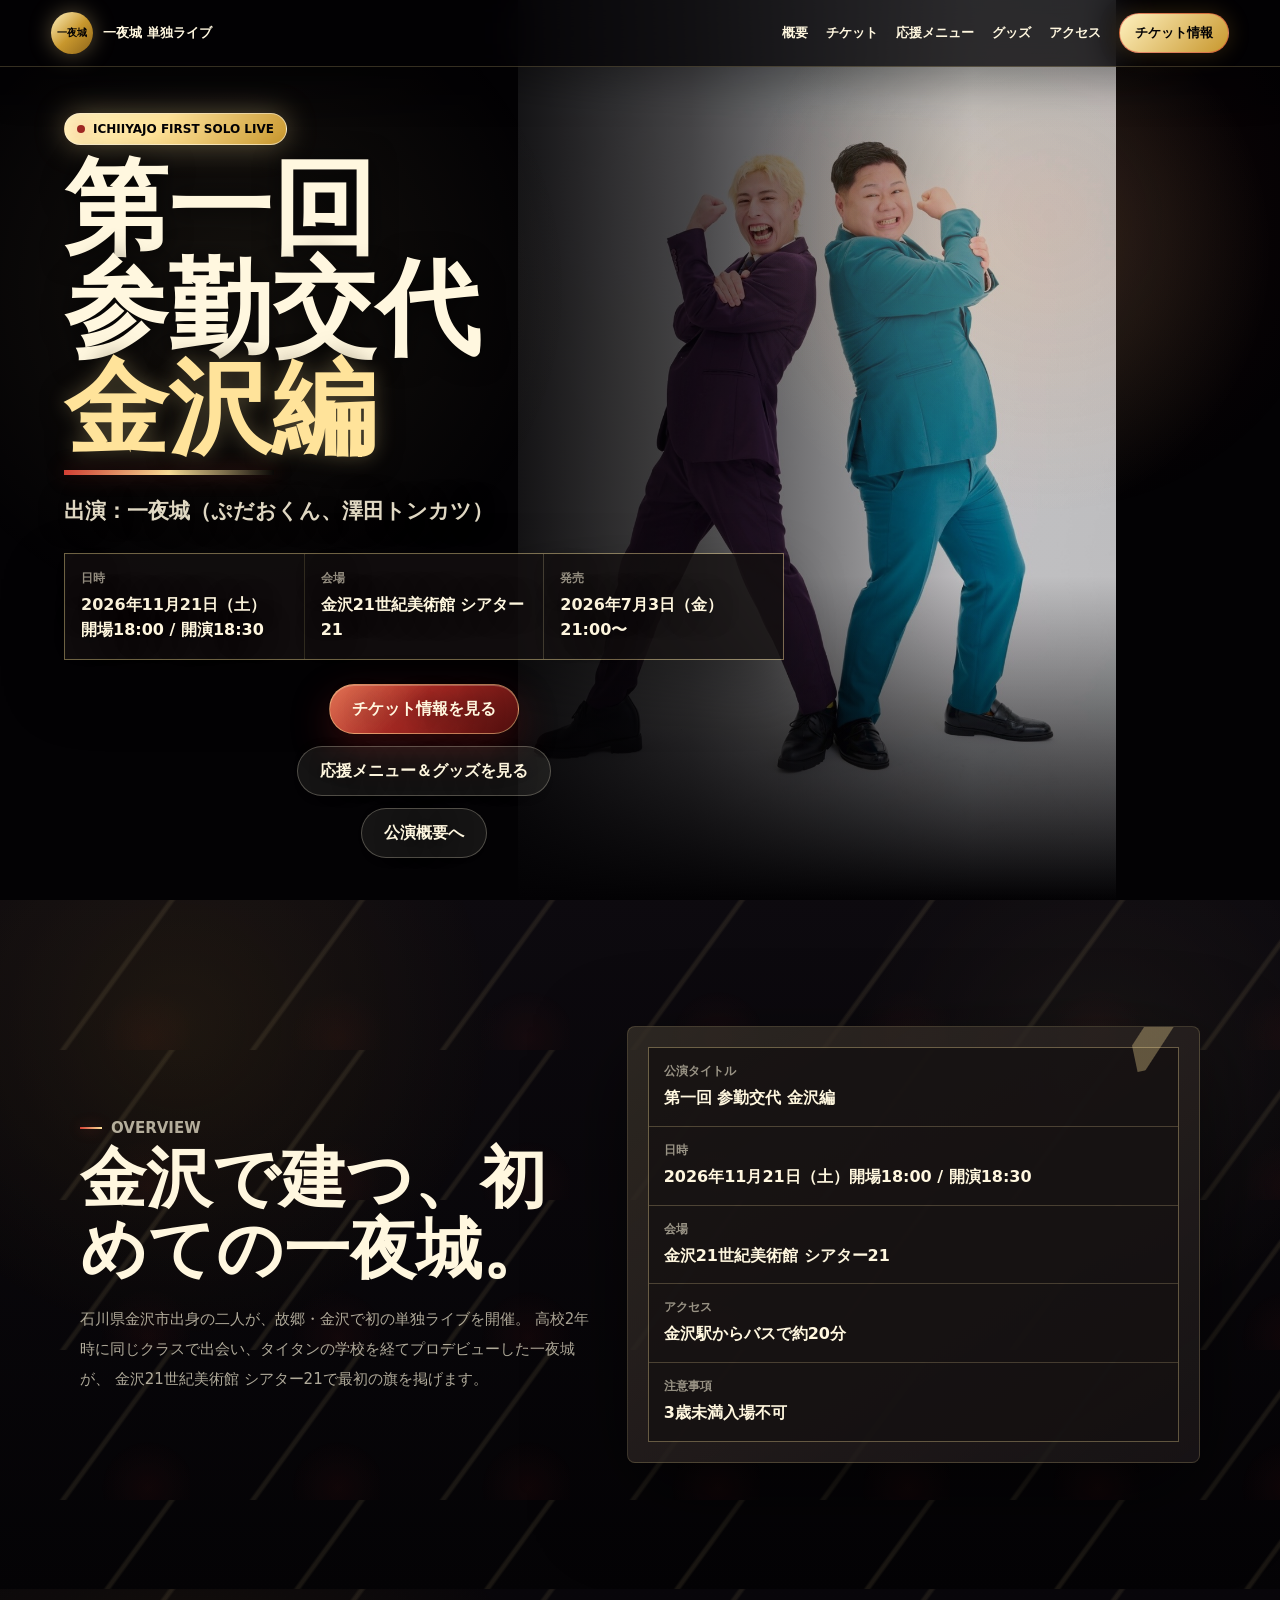
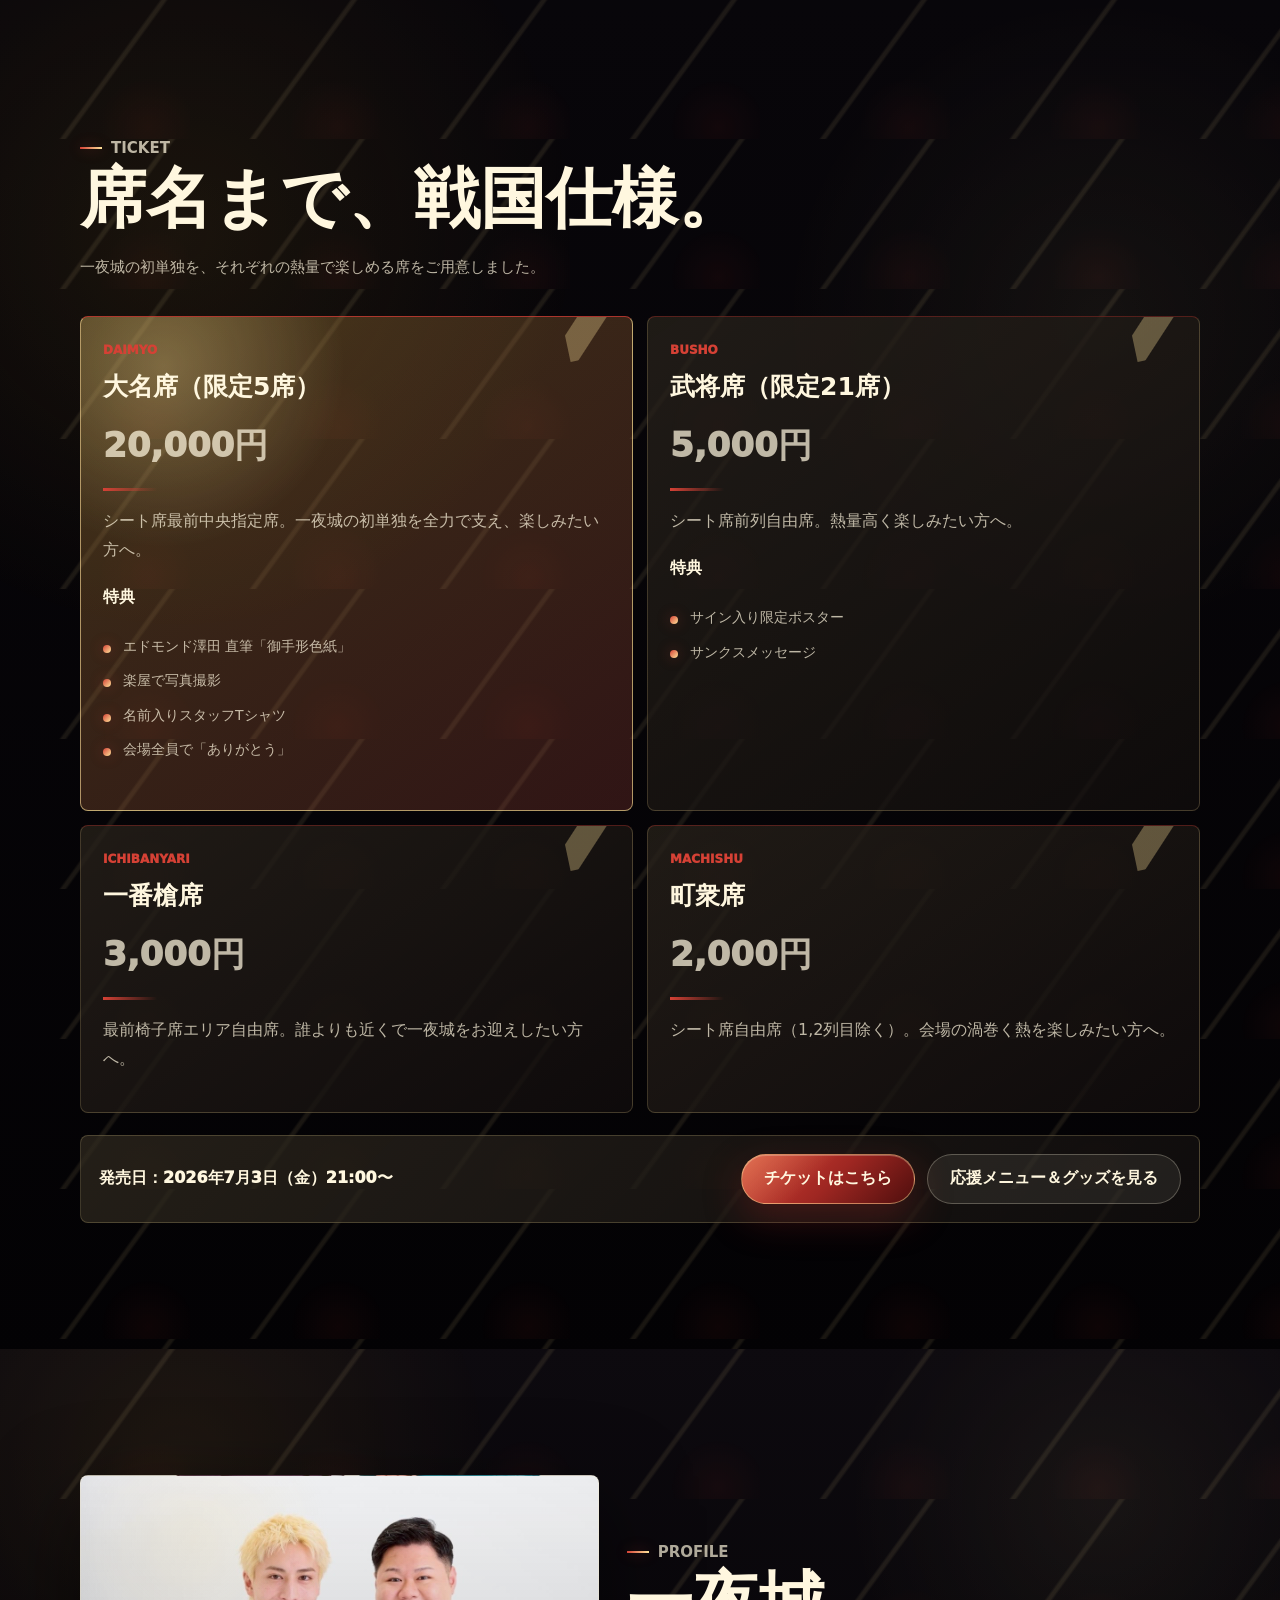
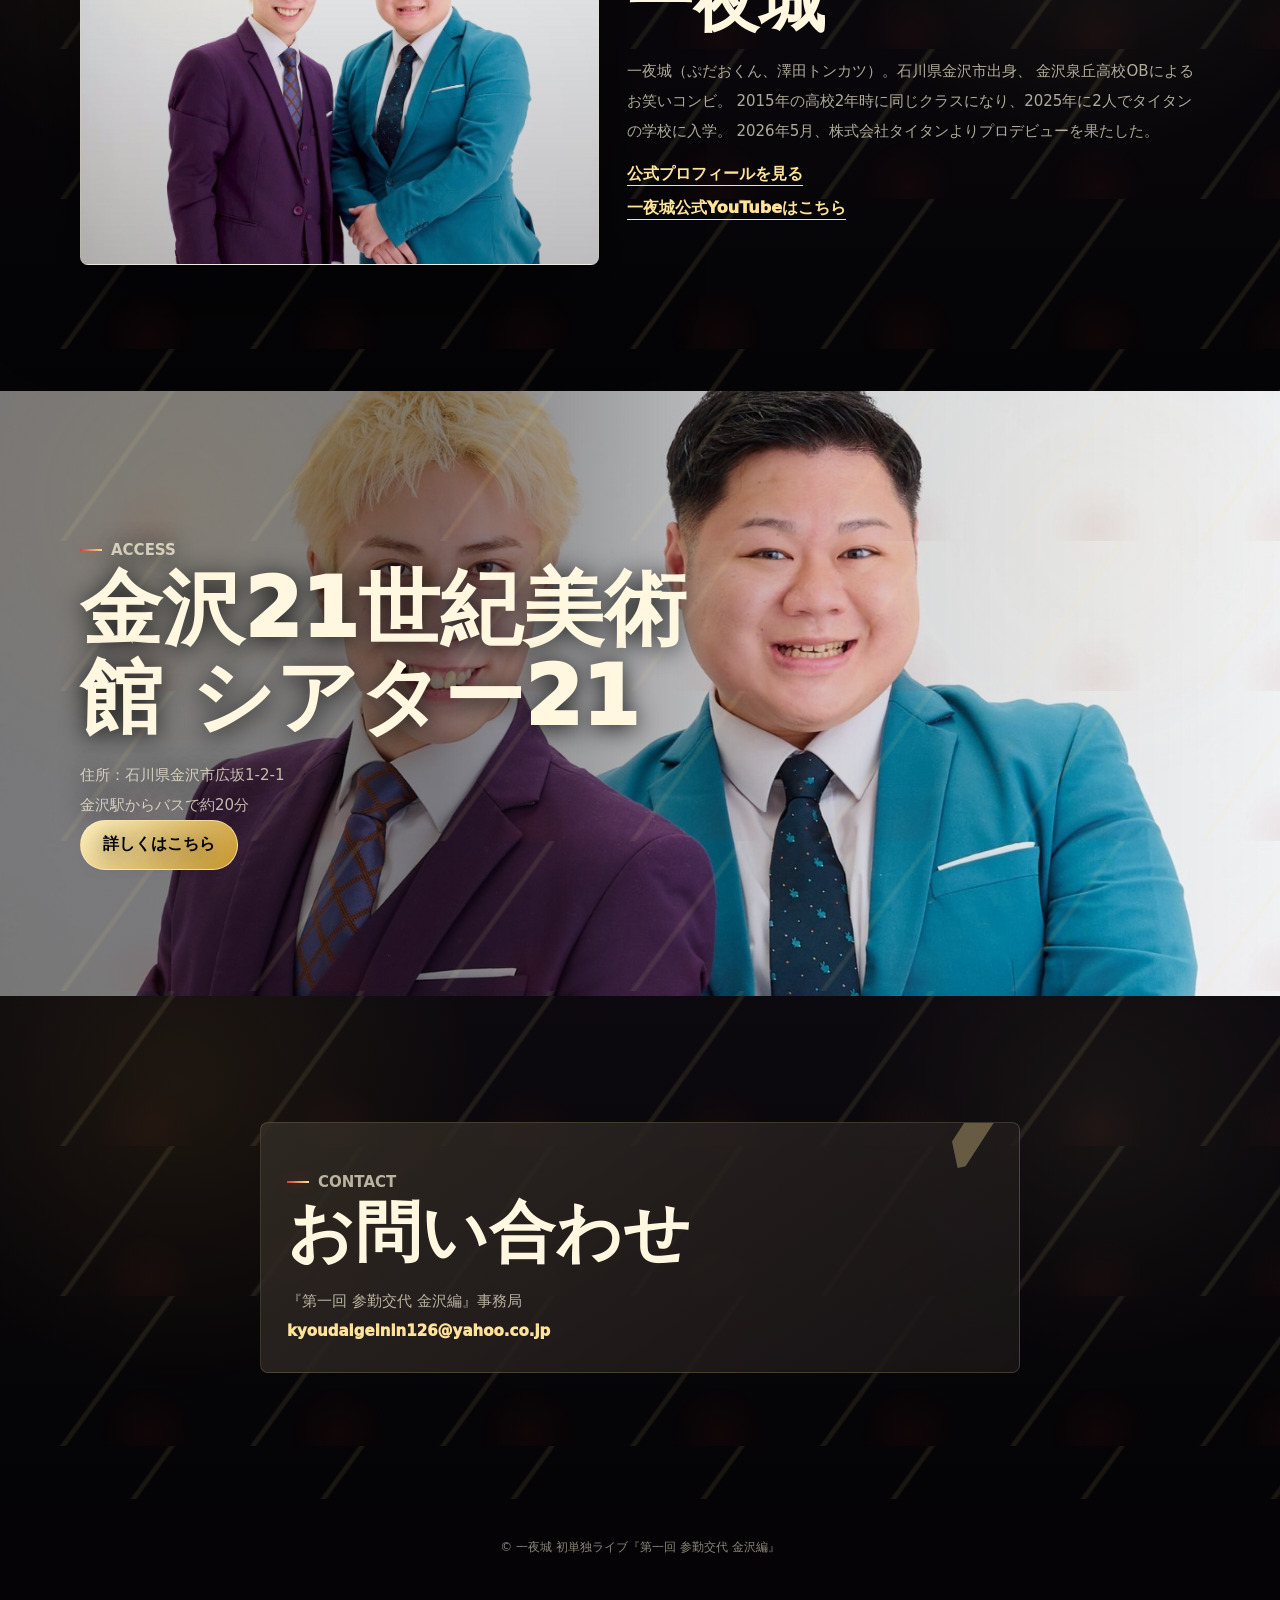
==== index.html @ 02c3f9a3 "Add files via upload" ====
<!doctype html>
<html lang="ja">
  <head>
    <meta charset="utf-8" />
    <meta name="viewport" content="width=device-width, initial-scale=1" />
    <meta
      name="description"
      content="一夜城初の単独ライブ『第一回 参勤交代 金沢編』。2026年11月21日(土)、金沢21世紀美術館 シアター21にて開催。"
    />
    <title>一夜城 初単独ライブ『第一回 参勤交代 金沢編』</title>
    <link rel="preload" href="./ichiyajo-hero.jpeg" as="image" />
    <link rel="stylesheet" href="./style.css?v=access-faces-visible" />
  </head>
  <body>
    <div class="gold-particles" aria-hidden="true"></div>

    <header class="site-header">
      <a class="brand" href="#top" aria-label="ページトップへ">
        <span class="brand-mark">一夜城</span>
        <span>一夜城 単独ライブ</span>
      </a>
      <nav class="nav" aria-label="ページ内ナビゲーション">
        <a href="#overview">概要</a>
        <a href="#ticket">チケット</a>
        <a href="./support-goods.html">応援メニュー</a>
        <a href="./support-goods.html">グッズ</a>
        <a href="#access">アクセス</a>
        <a class="nav-cta" href="#ticket">チケット情報</a>
      </nav>
    </header>

    <main id="top">
      <section class="hero" aria-label="ファーストビュー">
        <!-- YouTubeティザー公開後は、下記の .video-layer 内に iframe を追加して背景動画化できます。 -->
        <div class="video-layer" aria-hidden="true"></div>
        <div class="hero-image" aria-hidden="true"></div>
        <div class="hero-shade" aria-hidden="true"></div>

        <div class="hero-content">
          <p class="eyebrow reveal reveal-delay-1">ICHIIYAJO FIRST SOLO LIVE</p>
          <h1 class="hero-title reveal reveal-delay-2">
            第一回<br />
            参勤交代<br />
            <span>金沢編</span>
          </h1>
          <p class="hero-performer reveal reveal-delay-3">出演：一夜城（ぷだおくん、澤田トンカツ）</p>
          <dl class="hero-info reveal reveal-delay-3">
            <div>
              <dt>日時</dt>
              <dd>2026年11月21日（土）<br />開場18:00 / 開演18:30</dd>
            </div>
            <div>
              <dt>会場</dt>
              <dd>金沢21世紀美術館 シアター21</dd>
            </div>
            <div>
              <dt>発売</dt>
              <dd>2026年7月3日（金）21:00〜</dd>
            </div>
          </dl>
          <div class="hero-actions reveal reveal-delay-3">
            <a class="button button-primary" href="#ticket">チケット情報を見る</a>
            <a class="button button-ghost" href="./support-goods.html">応援メニュー＆グッズを見る</a>
            <a class="button button-ghost" href="#overview">公演概要へ</a>
          </div>
        </div>
      </section>

      <section id="overview" class="section section-light">
        <div class="section-inner two-column">
          <div class="section-copy reveal">
            <p class="section-kicker">Overview</p>
            <h2>金沢で建つ、初めての一夜城。</h2>
            <p>
              石川県金沢市出身の二人が、故郷・金沢で初の単独ライブを開催。
              高校2年時に同じクラスで出会い、タイタンの学校を経てプロデビューした一夜城が、
              金沢21世紀美術館 シアター21で最初の旗を掲げます。
            </p>
          </div>

          <div class="info-panel reveal">
            <dl class="detail-list">
              <div>
                <dt>公演タイトル</dt>
                <dd>第一回 参勤交代 金沢編</dd>
              </div>
              <div>
                <dt>日時</dt>
                <dd>2026年11月21日（土）開場18:00 / 開演18:30</dd>
              </div>
              <div>
                <dt>会場</dt>
                <dd>金沢21世紀美術館 シアター21</dd>
              </div>
              <div>
                <dt>アクセス</dt>
                <dd>金沢駅からバスで約20分</dd>
              </div>
              <div>
                <dt>注意事項</dt>
                <dd>3歳未満入場不可</dd>
              </div>
            </dl>
          </div>
        </div>
      </section>

      <section id="ticket" class="section section-dark">
        <div class="section-inner">
          <div class="section-heading reveal">
            <p class="section-kicker">Ticket</p>
            <h2>席名まで、戦国仕様。</h2>
            <p>
              一夜城の初単独を、それぞれの熱量で楽しめる席をご用意しました。
            </p>
          </div>

          <div class="ticket-grid">
            <article class="ticket-card ticket-card-premium reveal">
              <span class="ticket-label">DAIMYO</span>
              <h3>大名席（限定5席）</h3>
              <p class="ticket-price">20,000円</p>
              <p>シート席最前中央指定席。一夜城の初単独を全力で支え、楽しみたい方へ。</p>
              <p class="benefit-heading">特典</p>
              <ul class="benefit-list ticket-benefits">
                <li>エドモンド澤田 直筆「御手形色紙」</li>
                <li>楽屋で写真撮影</li>
                <li>名前入りスタッフTシャツ</li>
                <li>会場全員で「ありがとう」</li>
              </ul>
            </article>
            <article class="ticket-card reveal">
              <span class="ticket-label">BUSHO</span>
              <h3>武将席（限定21席）</h3>
              <p class="ticket-price">5,000円</p>
              <p>シート席前列自由席。熱量高く楽しみたい方へ。</p>
              <p class="benefit-heading">特典</p>
              <ul class="benefit-list ticket-benefits">
                <li>サイン入り限定ポスター</li>
                <li>サンクスメッセージ</li>
              </ul>
            </article>
            <article class="ticket-card reveal">
              <span class="ticket-label">ICHIBANYARI</span>
              <h3>一番槍席</h3>
              <p class="ticket-price">3,000円</p>
              <p>最前椅子席エリア自由席。誰よりも近くで一夜城をお迎えしたい方へ。</p>
            </article>
            <article class="ticket-card reveal">
              <span class="ticket-label">MACHISHU</span>
              <h3>町衆席</h3>
              <p class="ticket-price">2,000円</p>
              <p>シート席自由席（1,2列目除く）。会場の渦巻く熱を楽しみたい方へ。</p>
            </article>
          </div>

          <div class="ticket-cta reveal">
            <div>
              <p class="ticket-release">発売日：2026年7月3日（金）21:00〜</p>
            </div>
            <div class="ticket-cta-actions">
              <a class="button button-primary" href="#ticket">チケットはこちら</a>
              <a class="button button-ghost" href="./support-goods.html">応援メニュー＆グッズを見る</a>
            </div>
          </div>
        </div>
      </section>

      <section id="profile" class="section section-light">
        <div class="section-inner two-column">
          <div class="profile-photo reveal" aria-hidden="true"></div>
          <div class="section-copy reveal">
            <p class="section-kicker">Profile</p>
            <h2>一夜城</h2>
            <p>
              一夜城（ぷだおくん、澤田トンカツ）。石川県金沢市出身、
              金沢泉丘高校OBによるお笑いコンビ。
              2015年の高校2年時に同じクラスになり、2025年に2人でタイタンの学校に入学。
              2026年5月、株式会社タイタンよりプロデビューを果たした。
            </p>
            <a
              class="text-link"
              href="https://www.titan-net.co.jp/talent/ichiyajyo"
              target="_blank"
              rel="noreferrer"
            >
              公式プロフィールを見る
            </a>
            <a
              class="text-link"
              href="https://youtube.com/channel/UCaIAJxpdWHEiDrXgpeqGgpg?si=DgTY1SBEqbg_uQwG"
              target="_blank"
              rel="noreferrer"
            >
              一夜城公式YouTubeはこちら
            </a>
          </div>
        </div>
      </section>

      <section id="access" class="section section-dark access-section">
        <div class="section-inner two-column">
          <div class="section-copy reveal">
            <p class="section-kicker">Access</p>
            <h2>金沢21世紀美術館 シアター21</h2>
            <p>
              住所：石川県金沢市広坂1-2-1<br />
              金沢駅からバスで約20分
            </p>
            <a
              class="button button-gold"
              href="https://www.google.com/maps/search/?api=1&query=%E9%87%91%E6%B2%A221%E4%B8%96%E7%B4%80%E7%BE%8E%E8%A1%93%E9%A4%A8%20%E3%82%B7%E3%82%A2%E3%82%BF%E3%83%BC21"
              target="_blank"
              rel="noreferrer"
            >
              詳しくはこちら
            </a>
          </div>
        </div>
      </section>

      <section id="contact" class="section section-light contact-section">
        <div class="section-inner contact-box reveal">
          <p class="section-kicker">Contact</p>
          <h2>お問い合わせ</h2>
          <p>
            『第一回 参勤交代 金沢編』事務局<br />
            <a href="mailto:kyoudaigeinin126@yahoo.co.jp">kyoudaigeinin126@yahoo.co.jp</a>
          </p>
        </div>
      </section>
    </main>

    <a class="mobile-fixed-cta" href="#ticket">チケット情報を見る</a>

    <footer class="footer">
      <p>© 一夜城 初単独ライブ『第一回 参勤交代 金沢編』</p>
    </footer>

    <script src="./script.js"></script>
  </body>
</html>
---- style.css ----
:root {
  --black: #030204;
  --night: #09070d;
  --night-soft: #141016;
  --night-panel: rgba(18, 14, 19, 0.82);
  --paper: #fff7df;
  --paper-muted: rgba(255, 247, 223, 0.72);
  --ink: #fff7df;
  --ink-muted: rgba(255, 247, 223, 0.68);
  --gold: #c8972d;
  --gold-deep: #8d6419;
  --gold-bright: #ffe39a;
  --gold-pale: #fff1bf;
  --red: #9f2722;
  --red-bright: #d54135;
  --red-deep: #4f0e0d;
  --line-light: rgba(255, 227, 154, 0.2);
  --line-dark: rgba(255, 227, 154, 0.16);
  --shadow: 0 30px 90px rgba(0, 0, 0, 0.54);
}

* {
  box-sizing: border-box;
}

html {
  scroll-behavior: smooth;
}

body {
  margin: 0;
  background:
    radial-gradient(circle at 18% 12%, rgba(200, 151, 45, 0.16), transparent 28%),
    radial-gradient(circle at 82% 6%, rgba(255, 227, 154, 0.09), transparent 22%),
    radial-gradient(circle at 68% 82%, rgba(159, 39, 34, 0.18), transparent 30%),
    linear-gradient(180deg, #030204 0%, #0b0710 44%, #030204 100%);
  color: var(--paper);
  font-family:
    "Hiragino Kaku Gothic ProN", "Yu Gothic", "YuGothic", system-ui,
    -apple-system, BlinkMacSystemFont, sans-serif;
  letter-spacing: 0;
}

a {
  color: inherit;
  text-decoration: none;
}

.gold-particles {
  position: fixed;
  inset: 0;
  z-index: 0;
  pointer-events: none;
  background-image:
    radial-gradient(circle, rgba(255, 227, 154, 0.62) 0 1px, transparent 1.8px),
    radial-gradient(circle, rgba(200, 151, 45, 0.42) 0 1px, transparent 1.6px),
    radial-gradient(circle at 18% 8%, rgba(200, 151, 45, 0.2), transparent 26%),
    radial-gradient(circle at 88% 20%, rgba(213, 65, 53, 0.18), transparent 20%);
  background-position: 0 0, 18px 12px, 0 0, 0 0;
  background-size: 44px 44px, 78px 78px, auto, auto;
  opacity: 0.66;
  mix-blend-mode: screen;
}

.site-header,
main,
.footer,
.mobile-fixed-cta {
  position: relative;
  z-index: 1;
}

.site-header {
  position: fixed;
  z-index: 20;
  top: 0;
  left: 0;
  right: 0;
  display: flex;
  align-items: center;
  justify-content: space-between;
  gap: 16px;
  padding: 12px clamp(16px, 4vw, 56px);
  background: rgba(3, 2, 4, 0.78);
  border-bottom: 1px solid var(--line-light);
  backdrop-filter: blur(18px);
  box-shadow: 0 14px 42px rgba(0, 0, 0, 0.34);
}

.brand {
  display: inline-flex;
  align-items: center;
  gap: 10px;
  font-size: 13px;
  font-weight: 900;
  white-space: nowrap;
}

.brand-mark {
  position: relative;
  display: grid;
  place-items: center;
  width: 42px;
  height: 42px;
  color: var(--black);
  background: linear-gradient(135deg, var(--gold-pale), var(--gold) 52%, var(--gold-deep));
  border-radius: 50%;
  box-shadow: 0 0 22px rgba(255, 227, 154, 0.34);
  font-size: 10px;
  font-weight: 950;
  line-height: 1;
}

.nav {
  display: flex;
  align-items: center;
  gap: 18px;
  font-size: 13px;
  font-weight: 800;
}

.nav-cta {
  padding: 10px 15px;
  color: var(--black);
  background: linear-gradient(135deg, var(--gold-pale), var(--gold));
  border: 1px solid rgba(213, 65, 53, 0.56);
  border-radius: 999px;
  box-shadow: 0 0 22px rgba(200, 151, 45, 0.24);
}

.hero {
  position: relative;
  min-height: 100svh;
  display: grid;
  align-items: end;
  overflow: hidden;
  isolation: isolate;
  padding: 108px clamp(18px, 5vw, 70px) 42px;
}

.video-layer,
.hero-image,
.hero-shade {
  position: absolute;
  inset: 0;
}

.video-layer {
  z-index: -4;
  background:
    radial-gradient(circle at 18% 68%, rgba(159, 39, 34, 0.18), transparent 24%),
    radial-gradient(circle at 75% 30%, rgba(200, 151, 45, 0.2), transparent 22%),
    var(--black);
}

.hero-image {
  z-index: -3;
  background:
    radial-gradient(circle at 78% 28%, rgba(255, 227, 154, 0.18), transparent 23%),
    linear-gradient(90deg, rgba(3, 2, 4, 0.98) 0 36%, rgba(3, 2, 4, 0.72) 54%, rgba(3, 2, 4, 0.22) 76%),
    linear-gradient(0deg, var(--black), transparent 36%),
    url("./ichiyajo-hero.jpeg") 76% center / auto 100%;
  background-repeat: no-repeat;
  background-color: var(--black);
}

.hero-shade {
  z-index: -2;
  background:
    radial-gradient(circle at 18% 32%, rgba(255, 227, 154, 0.08), transparent 28%),
    radial-gradient(circle at 82% 24%, rgba(213, 65, 53, 0.08), transparent 24%);
  mask-image: linear-gradient(180deg, transparent, black 14%, black 78%, transparent);
}

.hero-content {
  width: min(720px, 100%);
  text-shadow: 0 2px 26px rgba(0, 0, 0, 0.7);
}

.eyebrow,
.section-kicker {
  margin: 0 0 14px;
  color: var(--gold-bright);
  font-size: 12px;
  font-weight: 900;
  text-transform: uppercase;
}

.section-kicker {
  display: inline-flex;
  align-items: center;
  gap: 9px;
}

.section-kicker::before {
  content: "";
  width: 22px;
  height: 2px;
  background: linear-gradient(90deg, var(--red-bright), var(--gold-bright));
  box-shadow: 0 0 14px rgba(213, 65, 53, 0.48);
}

.eyebrow {
  display: inline-flex;
  width: fit-content;
  padding: 8px 12px;
  color: var(--black);
  background: linear-gradient(135deg, var(--gold-pale), var(--gold-bright) 42%, var(--gold));
  border: 1px solid rgba(255, 246, 222, 0.62);
  border-radius: 999px;
  box-shadow: 0 0 30px rgba(255, 227, 154, 0.35);
  text-shadow: none;
}

.eyebrow::before {
  content: "";
  width: 8px;
  height: 8px;
  align-self: center;
  margin-right: 8px;
  border-radius: 999px;
  background: var(--red);
  box-shadow: 0 0 16px rgba(213, 65, 53, 0.56);
}

.hero-title {
  margin: 0;
  max-width: 660px;
  font-size: clamp(48px, 9.2vw, 104px);
  line-height: 0.96;
  font-weight: 950;
}

.hero-title span {
  color: var(--gold-bright);
  text-shadow:
    0 0 20px rgba(255, 227, 154, 0.3),
    0 2px 26px rgba(0, 0, 0, 0.7);
}

.hero-title span::after {
  content: "";
  display: block;
  width: min(210px, 46vw);
  height: 5px;
  margin-top: 12px;
  background: linear-gradient(90deg, var(--red-bright), var(--gold-bright), transparent);
  box-shadow: 0 0 20px rgba(213, 65, 53, 0.34);
}

.hero-performer {
  margin: 22px 0 0;
  color: rgba(255, 246, 222, 0.88);
  font-size: clamp(15px, 4vw, 21px);
  font-weight: 800;
}

.hero-info {
  display: grid;
  gap: 1px;
  margin: 28px 0 0;
  border: 1px solid rgba(255, 227, 154, 0.3);
  background: rgba(255, 227, 154, 0.18);
  box-shadow: inset 0 0 0 1px rgba(255, 241, 191, 0.04), 0 26px 60px rgba(0, 0, 0, 0.36);
}

.hero-info div {
  padding: 16px;
  background: rgba(7, 5, 8, 0.78);
}

.hero-info dt,
.detail-list dt {
  color: rgba(255, 246, 222, 0.56);
  font-size: 12px;
  font-weight: 900;
}

.hero-info dd,
.detail-list dd {
  margin: 6px 0 0;
  font-weight: 900;
  line-height: 1.55;
}

.hero-actions {
  display: flex;
  flex-direction: column;
  gap: 12px;
  margin-top: 24px;
}

.button {
  display: inline-flex;
  align-items: center;
  justify-content: center;
  min-height: 50px;
  padding: 0 22px;
  border: 1px solid rgba(255, 246, 222, 0.26);
  border-radius: 999px;
  font-weight: 950;
  transition:
    background 180ms ease,
    border-color 180ms ease,
    box-shadow 180ms ease,
    transform 180ms ease;
}

.button:hover {
  border-color: rgba(255, 227, 154, 0.84);
  box-shadow: 0 0 30px rgba(255, 227, 154, 0.3);
  transform: translateY(-1px);
}

.button-primary {
  color: var(--paper);
  background:
    linear-gradient(135deg, rgba(255, 227, 154, 0.3), transparent 44%),
    linear-gradient(135deg, var(--red-bright), var(--red) 52%, var(--red-deep));
  border-color: rgba(255, 227, 154, 0.48);
  box-shadow:
    0 14px 38px rgba(159, 39, 34, 0.34),
    inset 0 1px 0 rgba(255, 247, 223, 0.26);
}

.button-gold {
  color: var(--black);
  background: linear-gradient(135deg, var(--gold-pale), var(--gold));
  border-color: rgba(255, 241, 191, 0.72);
}

.button-ghost {
  color: var(--paper);
  background: rgba(255, 246, 222, 0.08);
}

.section {
  padding: clamp(72px, 11vw, 126px) clamp(18px, 5vw, 70px);
  position: relative;
  overflow: hidden;
}

.section::before {
  content: "";
  position: absolute;
  inset: 0;
  pointer-events: none;
  background:
    linear-gradient(126deg, transparent 0 56%, rgba(255, 227, 154, 0.12) 57% 58%, transparent 59%),
    radial-gradient(circle at 14% 18%, rgba(200, 151, 45, 0.14), transparent 26%),
    radial-gradient(circle at 86% 24%, rgba(255, 227, 154, 0.08), transparent 22%),
    radial-gradient(circle at 78% 92%, rgba(159, 39, 34, 0.1), transparent 24%);
  background-size: 190px 150px, auto, auto;
  opacity: 0.72;
}

.section-inner {
  width: min(1120px, 100%);
  margin: 0 auto;
  position: relative;
  z-index: 1;
}

.section-light {
  color: var(--paper);
  background:
    linear-gradient(180deg, rgba(13, 10, 15, 0.98), rgba(4, 3, 5, 0.99)),
    var(--night);
}

.section-dark {
  background:
    linear-gradient(180deg, rgba(8, 6, 10, 0.96), rgba(3, 2, 4, 0.99)),
    var(--night);
}

.two-column {
  display: grid;
  gap: 28px;
}

.section-copy h2,
.section-heading h2,
.contact-box h2 {
  margin: 0;
  max-width: 760px;
  font-size: clamp(32px, 9vw, 66px);
  line-height: 1.08;
  font-weight: 950;
}

.section-copy p,
.section-heading p,
.contact-box p {
  margin: 18px 0 0;
  color: var(--ink-muted);
  font-size: 15px;
  line-height: 2;
}

.section-dark .section-heading p,
.section-dark .section-copy p {
  color: var(--paper-muted);
}

.info-panel {
  position: relative;
  overflow: hidden;
  padding: 20px;
  border: 1px solid var(--line-dark);
  border-radius: 8px;
  background:
    linear-gradient(145deg, rgba(255, 227, 154, 0.12), rgba(255, 227, 154, 0.03)),
    var(--night-panel);
  box-shadow: var(--shadow);
}

.detail-list {
  display: grid;
  gap: 1px;
  margin: 0;
  border: 1px solid var(--line-dark);
  background: rgba(255, 227, 154, 0.18);
}

.detail-list div {
  padding: 15px;
  background: rgba(8, 6, 10, 0.78);
}

.detail-list dt {
  color: rgba(255, 247, 223, 0.56);
}

.ticket-grid {
  display: grid;
  gap: 14px;
  margin-top: 34px;
}

.ticket-card {
  position: relative;
  overflow: hidden;
  padding: 22px;
  min-height: 194px;
  border: 1px solid var(--line-light);
  border-top-color: rgba(213, 65, 53, 0.34);
  border-radius: 8px;
  background:
    linear-gradient(145deg, rgba(255, 227, 154, 0.1), rgba(255, 227, 154, 0.03)),
    rgba(7, 5, 8, 0.72);
}

.ticket-card-premium {
  border-color: rgba(255, 227, 154, 0.62);
  border-top-color: rgba(213, 65, 53, 0.74);
  background:
    radial-gradient(circle at 15% 10%, rgba(255, 227, 154, 0.3), transparent 28%),
    linear-gradient(145deg, rgba(200, 151, 45, 0.24), rgba(159, 39, 34, 0.22)),
    rgba(255, 246, 222, 0.05);
}

.ticket-card::after,
.contact-box::after,
.info-panel::after {
  content: "";
  position: absolute;
  width: 92px;
  height: 54px;
  right: -24px;
  top: -18px;
  background: linear-gradient(135deg, transparent 18%, rgba(255, 227, 154, 0.32) 19% 42%, transparent 43%);
  transform: rotate(-12deg);
  pointer-events: none;
}

.ticket-label {
  color: var(--red-bright);
  font-size: 12px;
  font-weight: 950;
}

.ticket-card h3 {
  margin: 12px 0 0;
  font-size: 25px;
}

.ticket-price {
  margin: 12px 0;
  color: var(--gold-bright);
  font-size: 34px;
  line-height: 1;
  font-weight: 950;
}

.ticket-price::after {
  content: "";
  display: block;
  width: 54px;
  height: 3px;
  margin-top: 12px;
  background: linear-gradient(90deg, var(--red-bright), transparent);
}

.ticket-card p {
  color: var(--paper-muted);
  line-height: 1.8;
}

.benefit-heading {
  margin: 18px 0 0 !important;
  color: var(--paper) !important;
  font-weight: 950;
}

.ticket-benefits {
  gap: 8px;
  margin: 12px 0 0;
}

.ticket-benefits li {
  font-size: 14px;
}

.ticket-cta {
  display: grid;
  gap: 18px;
  margin-top: 22px;
  padding: 18px;
  border: 1px solid var(--line-light);
  border-radius: 8px;
  background:
    linear-gradient(135deg, rgba(255, 227, 154, 0.12), rgba(255, 227, 154, 0.04)),
    rgba(7, 5, 8, 0.68);
}

.ticket-cta-actions {
  display: flex;
  flex-wrap: wrap;
  gap: 12px;
}

.ticket-cta p {
  margin: 0;
  color: var(--paper-muted);
  line-height: 1.8;
}

.ticket-release {
  color: var(--paper) !important;
  font-weight: 950;
}

.profile-photo {
  min-height: 390px;
  border-radius: 8px;
  border: 1px solid var(--line-dark);
  background:
    radial-gradient(circle at 22% 16%, rgba(255, 227, 154, 0.16), transparent 26%),
    linear-gradient(180deg, rgba(7, 5, 8, 0.02), rgba(7, 5, 8, 0.24)),
    url("./ichiyajo-profile.jpeg") center / cover;
  box-shadow: var(--shadow);
}

.text-link {
  display: table;
  margin-top: 18px;
  color: var(--gold-bright);
  font-weight: 950;
  border-bottom: 1px solid currentColor;
}

.text-link + .text-link {
  margin-top: 12px;
}

.access-section {
  background:
    linear-gradient(90deg, rgba(3, 2, 4, 0.5) 0 34%, rgba(3, 2, 4, 0.14) 64%, rgba(3, 2, 4, 0.02) 100%),
    url("./ichiyajo-other.jpeg") 78% center / cover;
}

.access-section .two-column {
  grid-template-columns: minmax(0, 680px);
}

.access-section .section-copy h2 {
  max-width: 640px;
  font-size: clamp(40px, 7vw, 82px);
}

.access-section .section-copy {
  text-shadow: 0 3px 24px rgba(0, 0, 0, 0.86);
}

.map-card {
  min-height: 320px;
  overflow: hidden;
  border: 1px solid var(--line-light);
  border-radius: 8px;
  background:
    radial-gradient(circle at 20% 20%, rgba(214, 168, 70, 0.22), transparent 30%),
    rgba(255, 246, 222, 0.07);
  box-shadow: var(--shadow);
}

.map-card iframe {
  display: block;
  width: 100%;
  height: 100%;
  min-height: 320px;
  border: 0;
  filter: saturate(0.82) contrast(1.05);
}

.contact-box {
  position: relative;
  overflow: hidden;
  max-width: 760px;
  padding: 26px;
  border: 1px solid var(--line-dark);
  border-radius: 8px;
  background:
    linear-gradient(145deg, rgba(255, 227, 154, 0.12), rgba(255, 227, 154, 0.03)),
    var(--night-panel);
}

.contact-box a {
  color: var(--gold-bright);
  font-weight: 950;
}

.mobile-fixed-cta {
  position: fixed;
  left: 12px;
  right: 12px;
  bottom: 12px;
  z-index: 30;
  display: inline-flex;
  align-items: center;
  justify-content: center;
  min-height: 54px;
  color: var(--paper);
  background:
    linear-gradient(135deg, rgba(255, 227, 154, 0.26), transparent 44%),
    linear-gradient(135deg, var(--red-bright), var(--red) 52%, var(--red-deep));
  border: 1px solid rgba(255, 227, 154, 0.58);
  border-radius: 999px;
  font-weight: 950;
  box-shadow: 0 20px 48px rgba(0, 0, 0, 0.44);
}

.footer {
  padding: 28px 18px 92px;
  color: rgba(255, 246, 222, 0.54);
  background: #050306;
  text-align: center;
  font-size: 12px;
}

.support-page .site-header {
  background: rgba(3, 2, 4, 0.86);
}

.support-hero {
  position: relative;
  min-height: 86svh;
  display: grid;
  align-items: end;
  overflow: hidden;
  isolation: isolate;
  padding: 118px clamp(18px, 5vw, 70px) clamp(52px, 8vw, 92px);
}

.support-hero-image,
.support-hero-shade {
  position: absolute;
  inset: 0;
}

.support-hero-image {
  z-index: -3;
  background:
    radial-gradient(circle at 22% 22%, rgba(255, 227, 154, 0.16), transparent 26%),
    radial-gradient(circle at 82% 70%, rgba(159, 39, 34, 0.2), transparent 28%),
    linear-gradient(90deg, rgba(3, 2, 4, 0.94) 0 28%, rgba(3, 2, 4, 0.7) 54%, rgba(3, 2, 4, 0.42) 100%),
    url("./support-hero.jpeg") center center / cover;
}

.support-hero-shade {
  z-index: -2;
  background:
    radial-gradient(circle at 16% 80%, rgba(200, 151, 45, 0.18), transparent 26%),
    linear-gradient(0deg, var(--black), transparent 42%);
}

.support-hero-content {
  width: min(820px, 100%);
  text-shadow: 0 2px 28px rgba(0, 0, 0, 0.72);
}

.support-title {
  margin: 0;
  max-width: 820px;
  font-size: clamp(44px, 9vw, 102px);
  line-height: 1;
  font-weight: 950;
  text-wrap: balance;
}

.support-lead {
  max-width: 680px;
  margin: 24px 0 0;
  color: var(--paper-muted);
  font-size: clamp(16px, 3vw, 22px);
  font-weight: 800;
  line-height: 1.8;
}

.support-plan-grid,
.goods-grid {
  display: grid;
  gap: 16px;
  margin-top: 34px;
}

.support-card,
.goods-card {
  position: relative;
  overflow: hidden;
  display: flex;
  flex-direction: column;
  min-height: 100%;
  padding: clamp(20px, 4vw, 30px);
  border: 1px solid var(--line-light);
  border-top-color: rgba(213, 65, 53, 0.38);
  border-radius: 8px;
  background:
    linear-gradient(145deg, rgba(255, 227, 154, 0.09), rgba(255, 227, 154, 0.025)),
    rgba(8, 6, 10, 0.78);
  box-shadow: 0 24px 64px rgba(0, 0, 0, 0.34);
}

.support-card::before,
.goods-card::before {
  content: "";
  position: absolute;
  inset: 0;
  pointer-events: none;
  background:
    radial-gradient(circle at 12% 10%, rgba(255, 227, 154, 0.14), transparent 28%),
    radial-gradient(circle at 92% 8%, rgba(159, 39, 34, 0.12), transparent 24%);
}

.support-card > *,
.goods-card > * {
  position: relative;
  z-index: 1;
}

.support-card-ruler {
  border-color: rgba(255, 227, 154, 0.72);
  border-top-color: rgba(213, 65, 53, 0.82);
  background:
    radial-gradient(circle at 18% 8%, rgba(255, 241, 191, 0.26), transparent 28%),
    linear-gradient(145deg, rgba(200, 151, 45, 0.28), rgba(79, 14, 13, 0.32)),
    rgba(8, 6, 10, 0.86);
  box-shadow:
    0 34px 86px rgba(0, 0, 0, 0.48),
    0 0 38px rgba(200, 151, 45, 0.18);
}

.support-card-premium {
  border-color: rgba(255, 227, 154, 0.46);
  background:
    radial-gradient(circle at 18% 8%, rgba(255, 227, 154, 0.2), transparent 30%),
    linear-gradient(145deg, rgba(200, 151, 45, 0.18), rgba(159, 39, 34, 0.16)),
    rgba(8, 6, 10, 0.8);
}

.card-topline {
  display: flex;
  align-items: flex-start;
  justify-content: space-between;
  gap: 18px;
}

.support-card h3,
.goods-card h3 {
  margin: 16px 0 0;
  color: var(--paper);
  font-size: clamp(24px, 5vw, 38px);
  line-height: 1.16;
}

.goods-card h3 {
  font-size: clamp(22px, 4vw, 30px);
}

.support-price {
  flex: 0 0 auto;
  margin: 0;
  color: var(--gold-bright);
  font-size: clamp(24px, 5vw, 42px);
  line-height: 1;
  font-weight: 950;
  text-align: right;
  text-shadow: 0 0 20px rgba(255, 227, 154, 0.22);
}

.benefit-list {
  display: grid;
  gap: 10px;
  margin: 22px 0 26px;
  padding: 0;
  list-style: none;
}

.benefit-list li {
  position: relative;
  padding-left: 20px;
  color: var(--paper-muted);
  line-height: 1.75;
}

.benefit-list li::before {
  content: "";
  position: absolute;
  left: 0;
  top: 0.78em;
  width: 8px;
  height: 8px;
  border-radius: 50%;
  background: linear-gradient(135deg, var(--red-bright), var(--gold-bright));
  box-shadow: 0 0 14px rgba(213, 65, 53, 0.34);
}

.support-card .button,
.goods-card .button {
  margin-top: auto;
}

.goods-card p {
  margin: 16px 0 24px;
  color: var(--paper-muted);
  line-height: 1.85;
}

.goods-card .text-link {
  margin-top: 0;
  margin-bottom: 20px;
}

.goods-note {
  margin-top: 12px !important;
  color: var(--gold-bright) !important;
  font-weight: 800;
}

.reveal {
  opacity: 0;
  transform: translateY(24px);
  transition:
    opacity 760ms ease,
    transform 760ms ease;
}

.reveal.is-visible {
  opacity: 1;
  transform: translateY(0);
}

.reveal-delay-1 {
  transition-delay: 80ms;
}

.reveal-delay-2 {
  transition-delay: 220ms;
}

.reveal-delay-3 {
  transition-delay: 360ms;
}

@media (prefers-reduced-motion: reduce) {
  html {
    scroll-behavior: auto;
  }

  .button,
  .reveal {
    transition: none;
  }

  .reveal {
    opacity: 1;
    transform: none;
  }
}

@media (min-width: 760px) {
  .hero-actions,
  .ticket-cta {
    grid-template-columns: auto auto;
    display: flex;
    align-items: center;
    justify-content: flex-start;
  }

  .hero-info {
    grid-template-columns: repeat(3, minmax(0, 1fr));
    width: min(920px, 100%);
  }

  .two-column {
    grid-template-columns: 0.95fr 1.05fr;
    align-items: center;
  }

  .ticket-grid {
    grid-template-columns: repeat(2, minmax(0, 1fr));
  }

  .ticket-cta {
    justify-content: space-between;
  }

  .support-plan-grid {
    grid-template-columns: repeat(2, minmax(0, 1fr));
  }

  .support-card-ruler {
    grid-column: 1 / -1;
  }

  .goods-grid {
    grid-template-columns: repeat(2, minmax(0, 1fr));
  }
}

@media (min-width: 1060px) {
  .support-plan-grid {
    grid-template-columns: repeat(3, minmax(0, 1fr));
  }

  .support-card-ruler {
    grid-column: span 2;
  }

  .goods-grid {
    grid-template-columns: repeat(4, minmax(0, 1fr));
  }
}

@media (max-width: 759px) {
  .nav a:not(.nav-cta) {
    display: none;
  }

  .hero {
    align-items: start;
    min-height: auto;
    padding-top: clamp(310px, 43svh, 420px);
    padding-bottom: 28px;
  }

  .hero-image {
    background:
      radial-gradient(circle at 56% 24%, rgba(255, 227, 154, 0.14), transparent 24%),
      linear-gradient(180deg, rgba(3, 2, 4, 0.34) 0 36%, rgba(3, 2, 4, 0.62) 55%, rgba(3, 2, 4, 0.98) 74%),
      linear-gradient(90deg, rgba(3, 2, 4, 0.42), rgba(3, 2, 4, 0.12), rgba(79, 14, 13, 0.22)),
      url("./ichiyajo-hero.jpeg") 55% -122px / 172% auto;
    background-repeat: no-repeat;
    background-color: var(--black);
  }

  .hero-content {
    width: min(100%, 430px);
    padding: 22px 0 0;
  }

  .hero-title {
    max-width: 100%;
    font-size: clamp(38px, 12vw, 58px);
    line-height: 1.02;
  }

  .hero-performer {
    margin-top: 16px;
  }

  .hero-info {
    margin-top: 18px;
  }

  .section {
    padding-block: 68px;
  }

  .access-section {
    background:
      linear-gradient(180deg, rgba(3, 2, 4, 0.54) 0 42%, rgba(3, 2, 4, 0.26) 100%),
      linear-gradient(90deg, rgba(3, 2, 4, 0.56) 0 44%, rgba(3, 2, 4, 0.08) 100%),
      url("./ichiyajo-other.jpeg") 70% center / cover;
  }

  .access-section .section-copy h2 {
    max-width: 78%;
    font-size: clamp(38px, 12vw, 62px);
  }

  .button {
    width: 100%;
  }

  .ticket-cta-actions {
    display: grid;
    width: 100%;
  }

  .support-hero {
    min-height: auto;
    padding-top: 128px;
    padding-bottom: 54px;
  }

  .support-hero-image {
    background:
      radial-gradient(circle at 22% 22%, rgba(255, 227, 154, 0.16), transparent 26%),
      radial-gradient(circle at 82% 70%, rgba(159, 39, 34, 0.2), transparent 28%),
      linear-gradient(90deg, rgba(3, 2, 4, 0.88) 0 18%, rgba(3, 2, 4, 0.58) 58%, rgba(3, 2, 4, 0.38) 100%),
      url("./support-hero.jpeg") 50% 20% / auto 100%;
    background-repeat: no-repeat;
    background-color: var(--black);
  }

  .support-title {
    max-width: 100%;
    font-size: clamp(28px, 8.7vw, 48px);
    line-height: 1.08;
    white-space: nowrap;
  }

  .card-topline {
    display: grid;
    gap: 12px;
  }

  .support-price {
    text-align: left;
  }
}

@media (min-width: 980px) {
  .mobile-fixed-cta {
    display: none;
  }
}
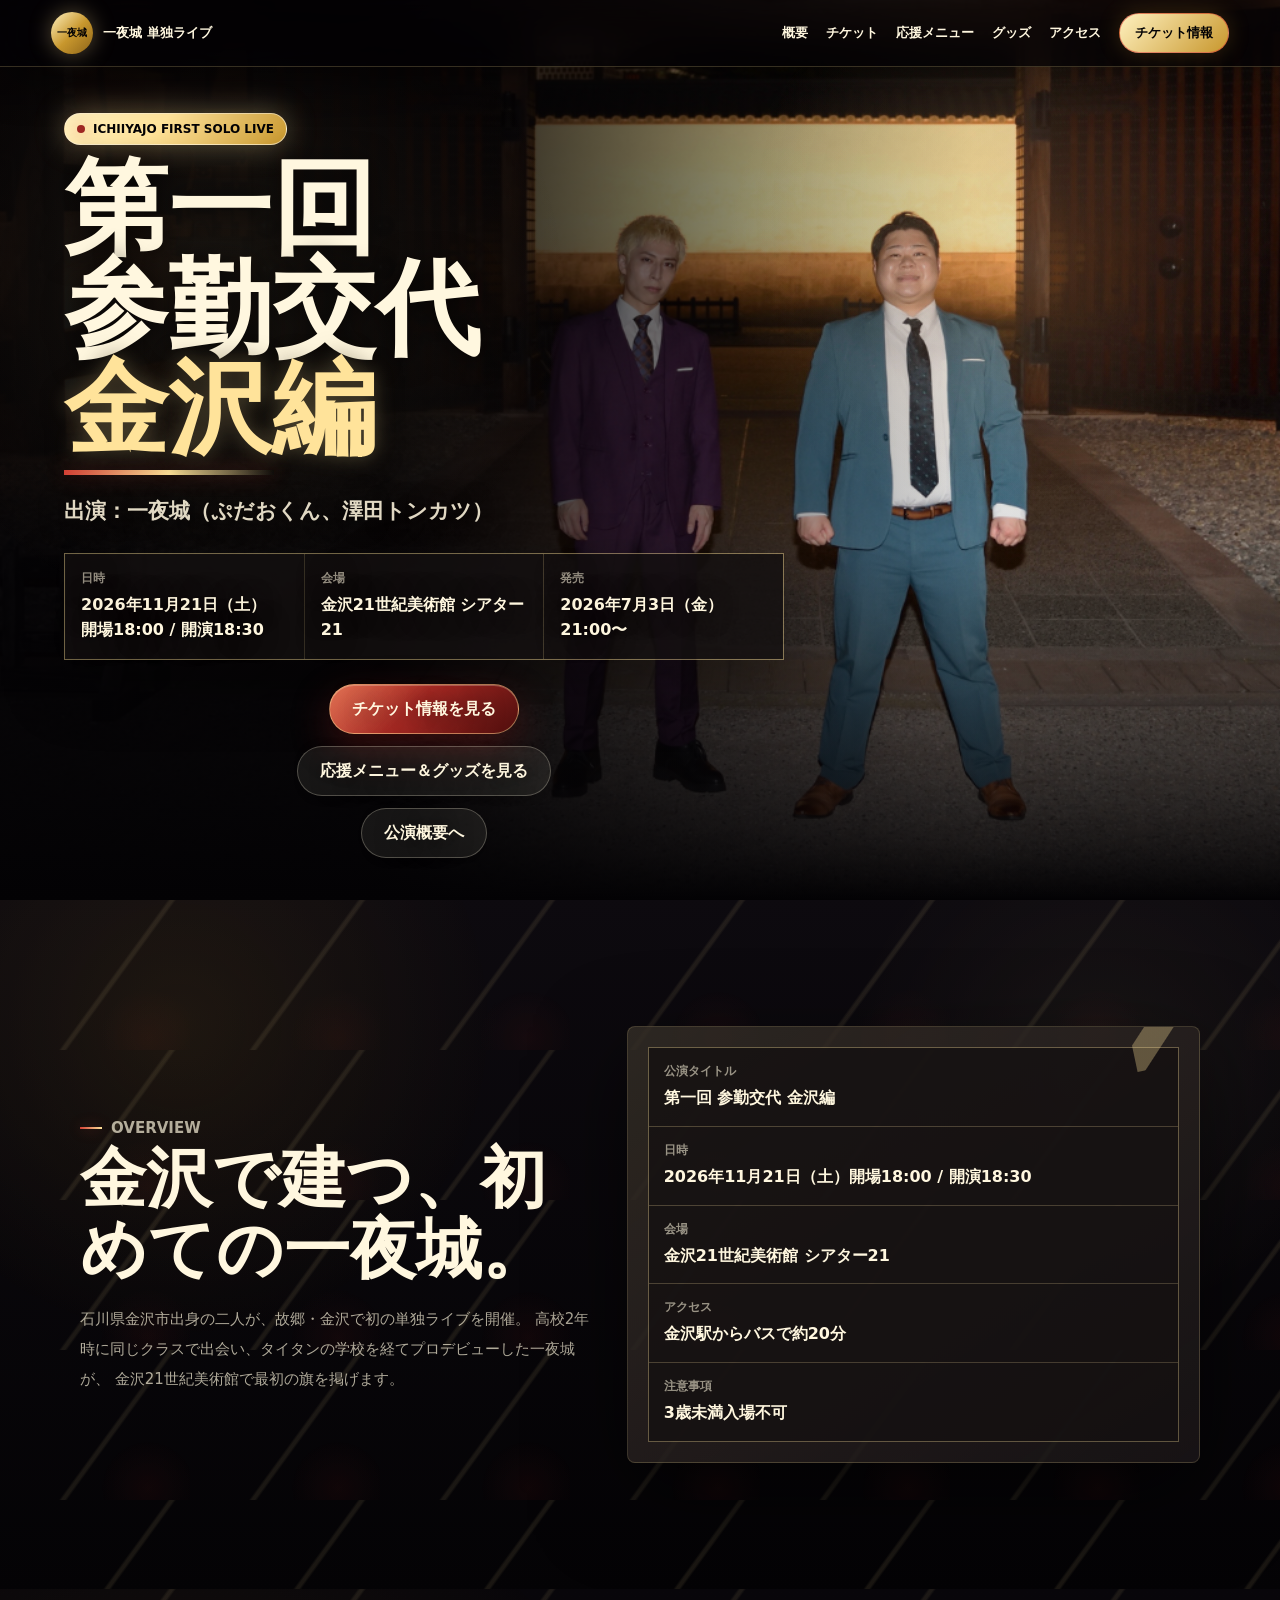
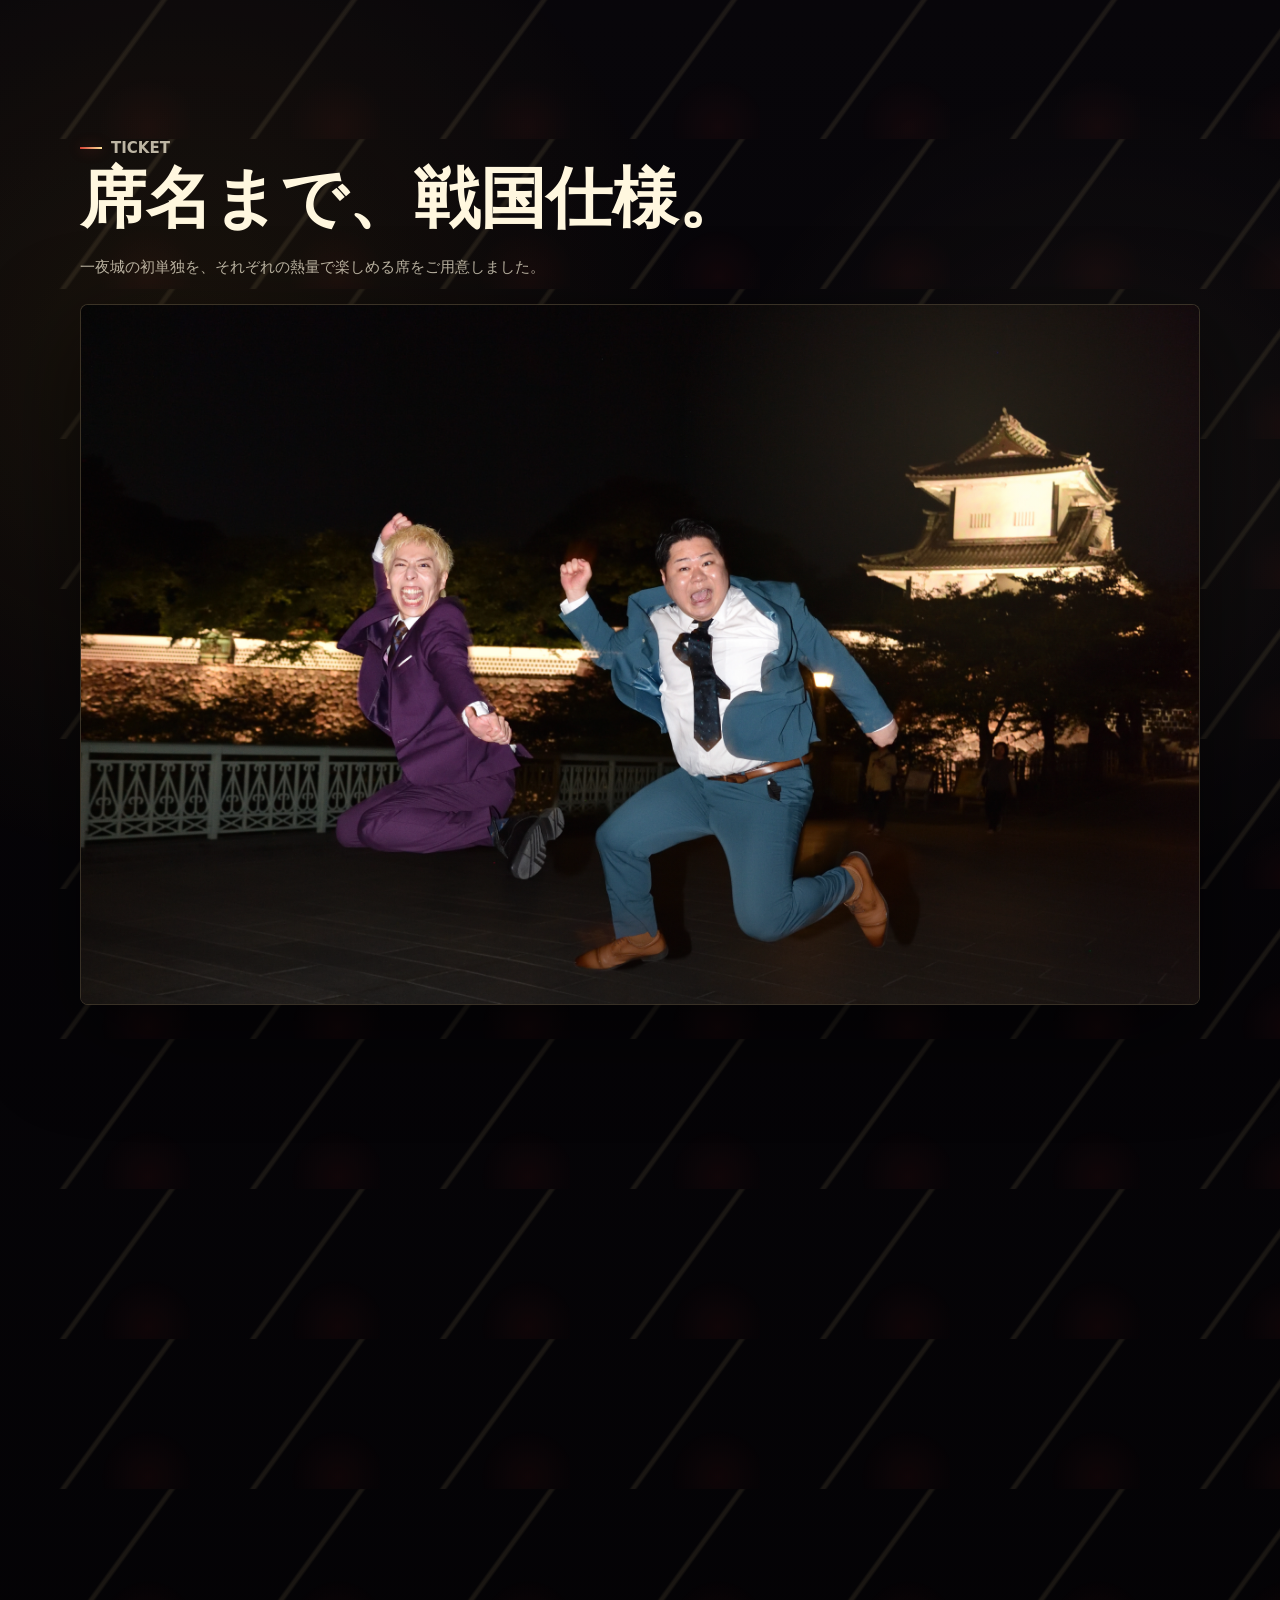
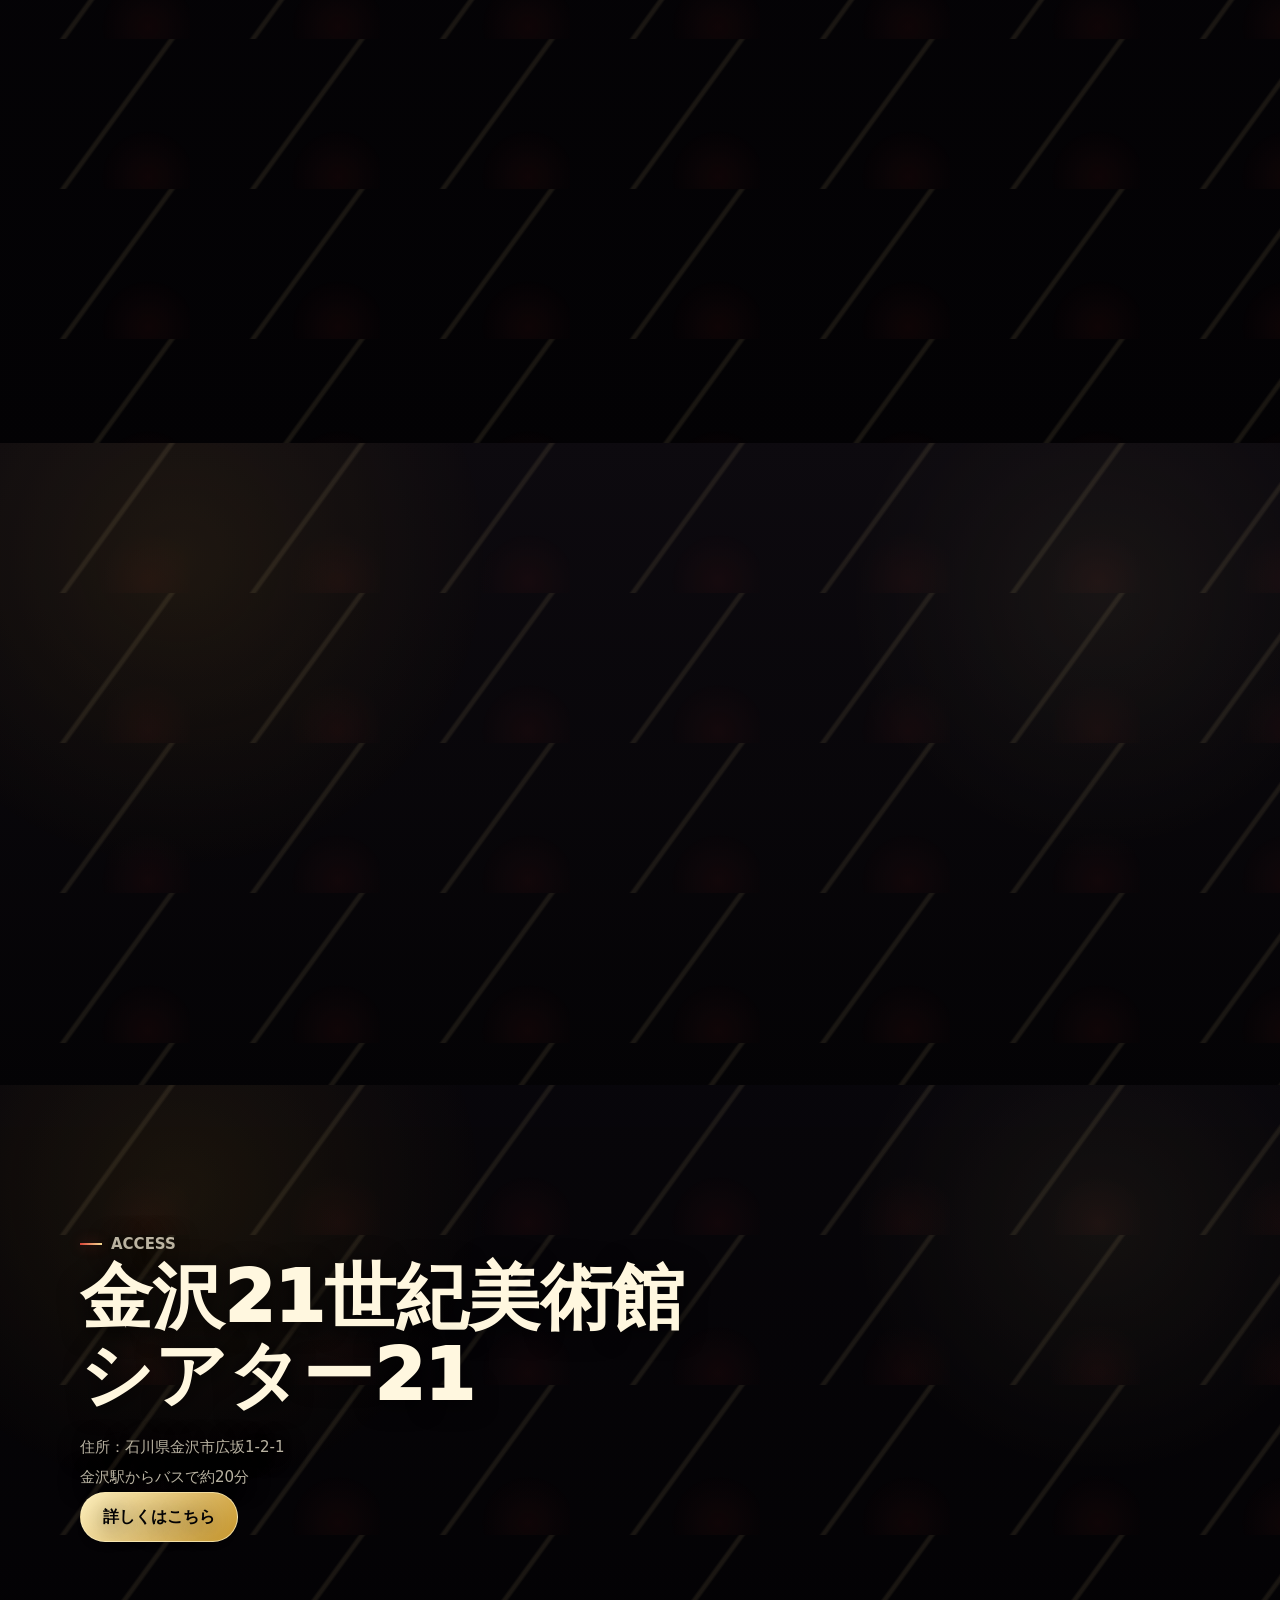
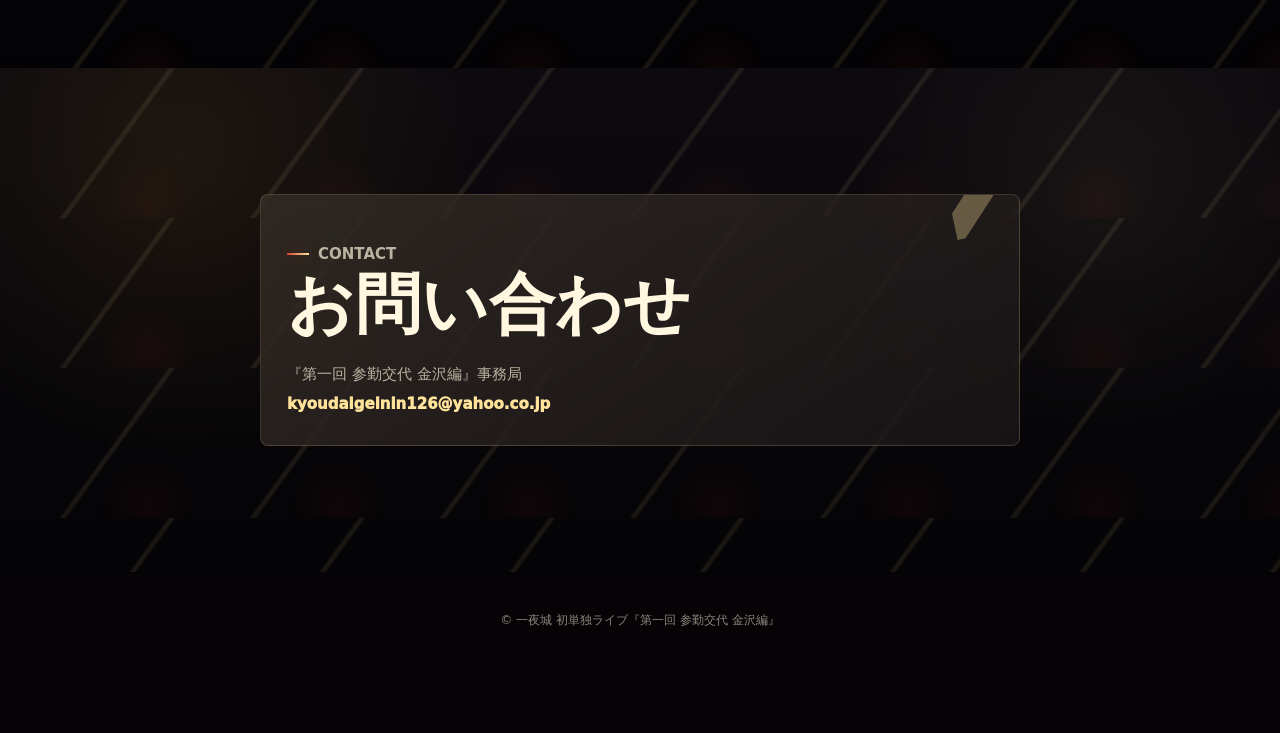
==== commit b772f470: "Add files via upload" ====
--- a/index.html
+++ b/index.html
@@ -8,8 +8,8 @@
       content="一夜城初の単独ライブ『第一回 参勤交代 金沢編』。2026年11月21日(土)、金沢21世紀美術館 シアター21にて開催。"
     />
     <title>一夜城 初単独ライブ『第一回 参勤交代 金沢編』</title>
-    <link rel="preload" href="./ichiyajo-hero.jpeg" as="image" />
-    <link rel="stylesheet" href="./style.css?v=access-faces-visible" />
+    <link rel="preload" href="./hero-firstview-final.png" as="image" />
+    <link rel="stylesheet" href="./style.css?v=ticket-visual-img1526-20260629" />
   </head>
   <body>
     <div class="gold-particles" aria-hidden="true"></div>
@@ -74,7 +74,7 @@
             <p>
               石川県金沢市出身の二人が、故郷・金沢で初の単独ライブを開催。
               高校2年時に同じクラスで出会い、タイタンの学校を経てプロデビューした一夜城が、
-              金沢21世紀美術館 シアター21で最初の旗を掲げます。
+              金沢21世紀美術館で最初の旗を掲げます。
             </p>
           </div>
 
@@ -113,6 +113,9 @@
             <p>
               一夜城の初単独を、それぞれの熱量で楽しめる席をご用意しました。
             </p>
+            <figure class="ticket-photo">
+              <img src="./ticket-section-visual.jpeg" alt="夜の金沢城を背景にジャンプする一夜城の二人" />
+            </figure>
           </div>
 
           <div class="ticket-grid">
@@ -120,11 +123,11 @@
               <span class="ticket-label">DAIMYO</span>
               <h3>大名席（限定5席）</h3>
               <p class="ticket-price">20,000円</p>
-              <p>シート席最前中央指定席。一夜城の初単独を全力で支え、楽しみたい方へ。</p>
+              <p>シート席最前中央指定席。一夜城を全力で支え、楽しみたい方へ。</p>
               <p class="benefit-heading">特典</p>
               <ul class="benefit-list ticket-benefits">
                 <li>エドモンド澤田 直筆「御手形色紙」</li>
-                <li>楽屋で写真撮影</li>
+                <li>終演後、楽屋で写真撮影</li>
                 <li>名前入りスタッフTシャツ</li>
                 <li>会場全員で「ありがとう」</li>
               </ul>
@@ -144,7 +147,7 @@
               <span class="ticket-label">ICHIBANYARI</span>
               <h3>一番槍席</h3>
               <p class="ticket-price">3,000円</p>
-              <p>最前椅子席エリア自由席。誰よりも近くで一夜城をお迎えしたい方へ。</p>
+              <p>最前椅子席エリア自由席。誰よりも近くで一夜城の一挙手一投足を目に焼き付けたい方へ。</p>
             </article>
             <article class="ticket-card reveal">
               <span class="ticket-label">MACHISHU</span>
@@ -202,7 +205,7 @@
         <div class="section-inner two-column">
           <div class="section-copy reveal">
             <p class="section-kicker">Access</p>
-            <h2>金沢21世紀美術館 シアター21</h2>
+            <h2><span class="access-title-line">金沢21世紀美術館</span><br />シアター21</h2>
             <p>
               住所：石川県金沢市広坂1-2-1<br />
               金沢駅からバスで約20分
--- a/style.css
+++ b/style.css
@@ -157,9 +157,9 @@
   z-index: -3;
   background:
     radial-gradient(circle at 78% 28%, rgba(255, 227, 154, 0.18), transparent 23%),
-    linear-gradient(90deg, rgba(3, 2, 4, 0.98) 0 36%, rgba(3, 2, 4, 0.72) 54%, rgba(3, 2, 4, 0.22) 76%),
-    linear-gradient(0deg, var(--black), transparent 36%),
-    url("./ichiyajo-hero.jpeg") 76% center / auto 100%;
+    linear-gradient(90deg, rgba(3, 2, 4, 0.95) 0 30%, rgba(3, 2, 4, 0.62) 49%, rgba(3, 2, 4, 0.12) 76%),
+    linear-gradient(0deg, var(--black), transparent 40%),
+    url("./hero-firstview-final.png") center center / cover;
   background-repeat: no-repeat;
   background-color: var(--black);
 }
@@ -478,6 +478,8 @@
   color: var(--red-bright);
   font-size: 12px;
   font-weight: 950;
+  line-height: 1.35;
+  overflow-wrap: anywhere;
 }
 
 .ticket-card h3 {
@@ -576,21 +578,54 @@
 
 .access-section {
   background:
-    linear-gradient(90deg, rgba(3, 2, 4, 0.5) 0 34%, rgba(3, 2, 4, 0.14) 64%, rgba(3, 2, 4, 0.02) 100%),
-    url("./ichiyajo-other.jpeg") 78% center / cover;
+    linear-gradient(180deg, rgba(8, 6, 10, 0.96), rgba(3, 2, 4, 0.99)),
+    var(--night);
 }
 
 .access-section .two-column {
-  grid-template-columns: minmax(0, 680px);
+  grid-template-columns: minmax(0, 760px);
 }
 
 .access-section .section-copy h2 {
-  max-width: 640px;
-  font-size: clamp(40px, 7vw, 82px);
+  max-width: 900px;
+  font-size: clamp(40px, 6.2vw, 72px);
+}
+
+.access-title-line {
+  display: inline-block;
+  white-space: nowrap;
 }
 
 .access-section .section-copy {
   text-shadow: 0 3px 24px rgba(0, 0, 0, 0.86);
+}
+
+.ticket-photo {
+  position: relative;
+  overflow: hidden;
+  margin: 22px 0 22px;
+  border: 1px solid var(--line-light);
+  border-radius: 8px;
+  background: rgba(8, 6, 10, 0.78);
+  box-shadow: var(--shadow);
+}
+
+.ticket-photo::after {
+  content: "";
+  position: absolute;
+  inset: 0;
+  pointer-events: none;
+  background:
+    linear-gradient(180deg, transparent 58%, rgba(3, 2, 4, 0.42)),
+    radial-gradient(circle at 80% 18%, rgba(255, 227, 154, 0.12), transparent 28%);
+}
+
+.ticket-photo img {
+  display: block;
+  width: 100%;
+  aspect-ratio: 16 / 10;
+  object-fit: cover;
+  object-position: center 42%;
 }
 
 .map-card {
@@ -683,8 +718,11 @@
   background:
     radial-gradient(circle at 22% 22%, rgba(255, 227, 154, 0.16), transparent 26%),
     radial-gradient(circle at 82% 70%, rgba(159, 39, 34, 0.2), transparent 28%),
-    linear-gradient(90deg, rgba(3, 2, 4, 0.94) 0 28%, rgba(3, 2, 4, 0.7) 54%, rgba(3, 2, 4, 0.42) 100%),
-    url("./support-hero.jpeg") center center / cover;
+    linear-gradient(90deg, rgba(3, 2, 4, 0.92) 0 32%, rgba(3, 2, 4, 0.58) 56%, rgba(3, 2, 4, 0.22) 100%),
+    linear-gradient(0deg, var(--black), transparent 44%),
+    url("./support-hero-background-final.png") center center / cover;
+  background-repeat: no-repeat;
+  background-color: var(--black);
 }
 
 .support-hero-shade {
@@ -717,11 +755,53 @@
   line-height: 1.8;
 }
 
+.support-hero-mobile-photo {
+  display: none;
+}
+
 .support-plan-grid,
 .goods-grid {
   display: grid;
   gap: 16px;
   margin-top: 34px;
+}
+
+.goods-heading-layout {
+  display: grid;
+  gap: 26px;
+  align-items: center;
+}
+
+.goods-heading-layout .section-heading {
+  margin: 0;
+}
+
+.goods-heading-photo {
+  position: relative;
+  overflow: hidden;
+  margin: 0;
+  border: 1px solid var(--line-light);
+  border-radius: 8px;
+  background: rgba(8, 6, 10, 0.78);
+  box-shadow: var(--shadow);
+}
+
+.goods-heading-photo::after {
+  content: "";
+  position: absolute;
+  inset: 0;
+  pointer-events: none;
+  background:
+    linear-gradient(180deg, transparent 54%, rgba(3, 2, 4, 0.34)),
+    radial-gradient(circle at 20% 18%, rgba(255, 227, 154, 0.12), transparent 28%);
+}
+
+.goods-heading-photo img {
+  display: block;
+  width: 100%;
+  aspect-ratio: 4 / 5;
+  object-fit: cover;
+  object-position: center center;
 }
 
 .support-card,
@@ -785,6 +865,12 @@
   gap: 18px;
 }
 
+.support-card .ticket-label {
+  min-width: 118px;
+  overflow-wrap: normal;
+  word-break: normal;
+}
+
 .support-card h3,
 .goods-card h3 {
   margin: 16px 0 0;
@@ -801,11 +887,12 @@
   flex: 0 0 auto;
   margin: 0;
   color: var(--gold-bright);
-  font-size: clamp(24px, 5vw, 42px);
+  font-size: clamp(24px, 4vw, 38px);
   line-height: 1;
   font-weight: 950;
   text-align: right;
   text-shadow: 0 0 20px rgba(255, 227, 154, 0.22);
+  white-space: nowrap;
 }
 
 .benefit-list {
@@ -939,37 +1026,113 @@
 }
 
 @media (min-width: 1060px) {
+  .support-card .card-topline {
+    display: grid;
+    grid-template-columns: minmax(118px, 1fr) max-content;
+    align-items: start;
+    gap: 16px;
+  }
+
+  .support-card .ticket-label {
+    min-width: 0;
+  }
+
+  .support-price {
+    font-size: clamp(30px, 2.4vw, 36px);
+  }
+
+  .support-card h3 {
+    max-width: 100%;
+    font-size: clamp(26px, 2.25vw, 32px);
+    overflow-wrap: anywhere;
+    word-break: normal;
+  }
+
+  .support-card-ruler {
+    grid-column: span 2;
+  }
+
+  .goods-heading-layout {
+    grid-template-columns: minmax(0, 1fr) minmax(300px, 390px);
+  }
+
+  .goods-grid {
+    grid-template-columns: repeat(4, minmax(0, 1fr));
+  }
+}
+
+@media (min-width: 1280px) {
   .support-plan-grid {
     grid-template-columns: repeat(3, minmax(0, 1fr));
   }
-
-  .support-card-ruler {
-    grid-column: span 2;
-  }
-
-  .goods-grid {
-    grid-template-columns: repeat(4, minmax(0, 1fr));
-  }
 }
 
 @media (max-width: 759px) {
-  .nav a:not(.nav-cta) {
+  .site-header {
+    flex-wrap: wrap;
+    gap: 10px 12px;
+    padding: 10px 14px;
+  }
+
+  .brand {
+    flex: 1 1 auto;
+    min-width: 0;
+    font-size: 12px;
+  }
+
+  .brand-mark {
+    width: 38px;
+    height: 38px;
+    font-size: 9px;
+  }
+
+  .nav {
+    order: 3;
+    width: 100%;
+    gap: 8px;
+    overflow-x: auto;
+    padding-bottom: 2px;
+    scrollbar-width: none;
+  }
+
+  .nav::-webkit-scrollbar {
     display: none;
+  }
+
+  .nav a {
+    display: inline-flex;
+    flex: 0 0 auto;
+    align-items: center;
+    justify-content: center;
+    min-height: 34px;
+    padding: 0 10px;
+    border: 1px solid rgba(255, 227, 154, 0.24);
+    border-radius: 999px;
+    background: rgba(255, 246, 222, 0.07);
+    font-size: 11px;
+    white-space: nowrap;
+  }
+
+  .nav .nav-cta {
+    order: -1;
+    min-height: 34px;
+    color: var(--black);
+    background: linear-gradient(135deg, var(--gold-pale), var(--gold));
   }
 
   .hero {
     align-items: start;
     min-height: auto;
-    padding-top: clamp(310px, 43svh, 420px);
+    padding-top: clamp(360px, 48svh, 490px);
     padding-bottom: 28px;
   }
 
   .hero-image {
     background:
-      radial-gradient(circle at 56% 24%, rgba(255, 227, 154, 0.14), transparent 24%),
-      linear-gradient(180deg, rgba(3, 2, 4, 0.34) 0 36%, rgba(3, 2, 4, 0.62) 55%, rgba(3, 2, 4, 0.98) 74%),
-      linear-gradient(90deg, rgba(3, 2, 4, 0.42), rgba(3, 2, 4, 0.12), rgba(79, 14, 13, 0.22)),
-      url("./ichiyajo-hero.jpeg") 55% -122px / 172% auto;
+      radial-gradient(circle at 72% 34%, rgba(255, 227, 154, 0.12), transparent 25%),
+      linear-gradient(180deg, rgba(3, 2, 4, 0.08) 0 34%, rgba(3, 2, 4, 0.34) 52%, rgba(3, 2, 4, 0.98) 78%),
+      linear-gradient(90deg, rgba(3, 2, 4, 0.72) 0 34%, rgba(3, 2, 4, 0.18) 58%, rgba(79, 14, 13, 0.16) 100%),
+      url("./hero-firstview-final.png") center 132px / auto clamp(480px, 58svh, 640px);
     background-repeat: no-repeat;
     background-color: var(--black);
   }
@@ -999,14 +1162,18 @@
 
   .access-section {
     background:
-      linear-gradient(180deg, rgba(3, 2, 4, 0.54) 0 42%, rgba(3, 2, 4, 0.26) 100%),
-      linear-gradient(90deg, rgba(3, 2, 4, 0.56) 0 44%, rgba(3, 2, 4, 0.08) 100%),
-      url("./ichiyajo-other.jpeg") 70% center / cover;
+      linear-gradient(180deg, rgba(8, 6, 10, 0.96), rgba(3, 2, 4, 0.99)),
+      var(--night);
   }
 
   .access-section .section-copy h2 {
-    max-width: 78%;
-    font-size: clamp(38px, 12vw, 62px);
+    max-width: 100%;
+    font-size: clamp(28px, 7.6vw, 48px);
+  }
+
+  .ticket-photo img {
+    aspect-ratio: 4 / 5;
+    object-position: center 40%;
   }
 
   .button {
@@ -1020,7 +1187,7 @@
 
   .support-hero {
     min-height: auto;
-    padding-top: 128px;
+    padding-top: 168px;
     padding-bottom: 54px;
   }
 
@@ -1028,9 +1195,7 @@
     background:
       radial-gradient(circle at 22% 22%, rgba(255, 227, 154, 0.16), transparent 26%),
       radial-gradient(circle at 82% 70%, rgba(159, 39, 34, 0.2), transparent 28%),
-      linear-gradient(90deg, rgba(3, 2, 4, 0.88) 0 18%, rgba(3, 2, 4, 0.58) 58%, rgba(3, 2, 4, 0.38) 100%),
-      url("./support-hero.jpeg") 50% 20% / auto 100%;
-    background-repeat: no-repeat;
+      linear-gradient(180deg, rgba(3, 2, 4, 0.96), rgba(3, 2, 4, 0.86) 58%, rgba(3, 2, 4, 0.98) 100%);
     background-color: var(--black);
   }
 
@@ -1041,6 +1206,40 @@
     white-space: nowrap;
   }
 
+  .support-hero-mobile-photo {
+    position: relative;
+    overflow: hidden;
+    display: block;
+    margin: 20px 0 0;
+    border: 1px solid var(--line-light);
+    border-radius: 8px;
+    background: rgba(8, 6, 10, 0.78);
+    box-shadow: var(--shadow);
+  }
+
+  .support-hero-mobile-photo::after {
+    content: "";
+    position: absolute;
+    inset: 0;
+    pointer-events: none;
+    background:
+      linear-gradient(180deg, transparent 62%, rgba(3, 2, 4, 0.32)),
+      radial-gradient(circle at 18% 16%, rgba(255, 227, 154, 0.12), transparent 26%);
+  }
+
+  .support-hero-mobile-photo img {
+    display: block;
+    width: 100%;
+    aspect-ratio: 16 / 9;
+    object-fit: cover;
+    object-position: center center;
+  }
+
+  .goods-heading-photo img {
+    aspect-ratio: 16 / 11;
+    object-position: center 46%;
+  }
+
   .card-topline {
     display: grid;
     gap: 12px;
@@ -1051,8 +1250,34 @@
   }
 }
 
-@media (min-width: 980px) {
+@media (min-width: 1180px) {
+  .support-hero {
+    align-items: center;
+    padding-top: 132px;
+    padding-bottom: 72px;
+  }
+
+  .support-hero-content .eyebrow {
+    align-self: end;
+  }
+
+  .support-title {
+    max-width: none;
+    font-size: clamp(52px, 4.2vw, 78px);
+    white-space: nowrap;
+  }
+
+  .support-hero-content .hero-actions {
+    max-width: 620px;
+  }
+
   .mobile-fixed-cta {
     display: none;
   }
 }
+
+@media (min-width: 980px) and (max-width: 1179px) {
+  .mobile-fixed-cta {
+    display: none;
+  }
+}
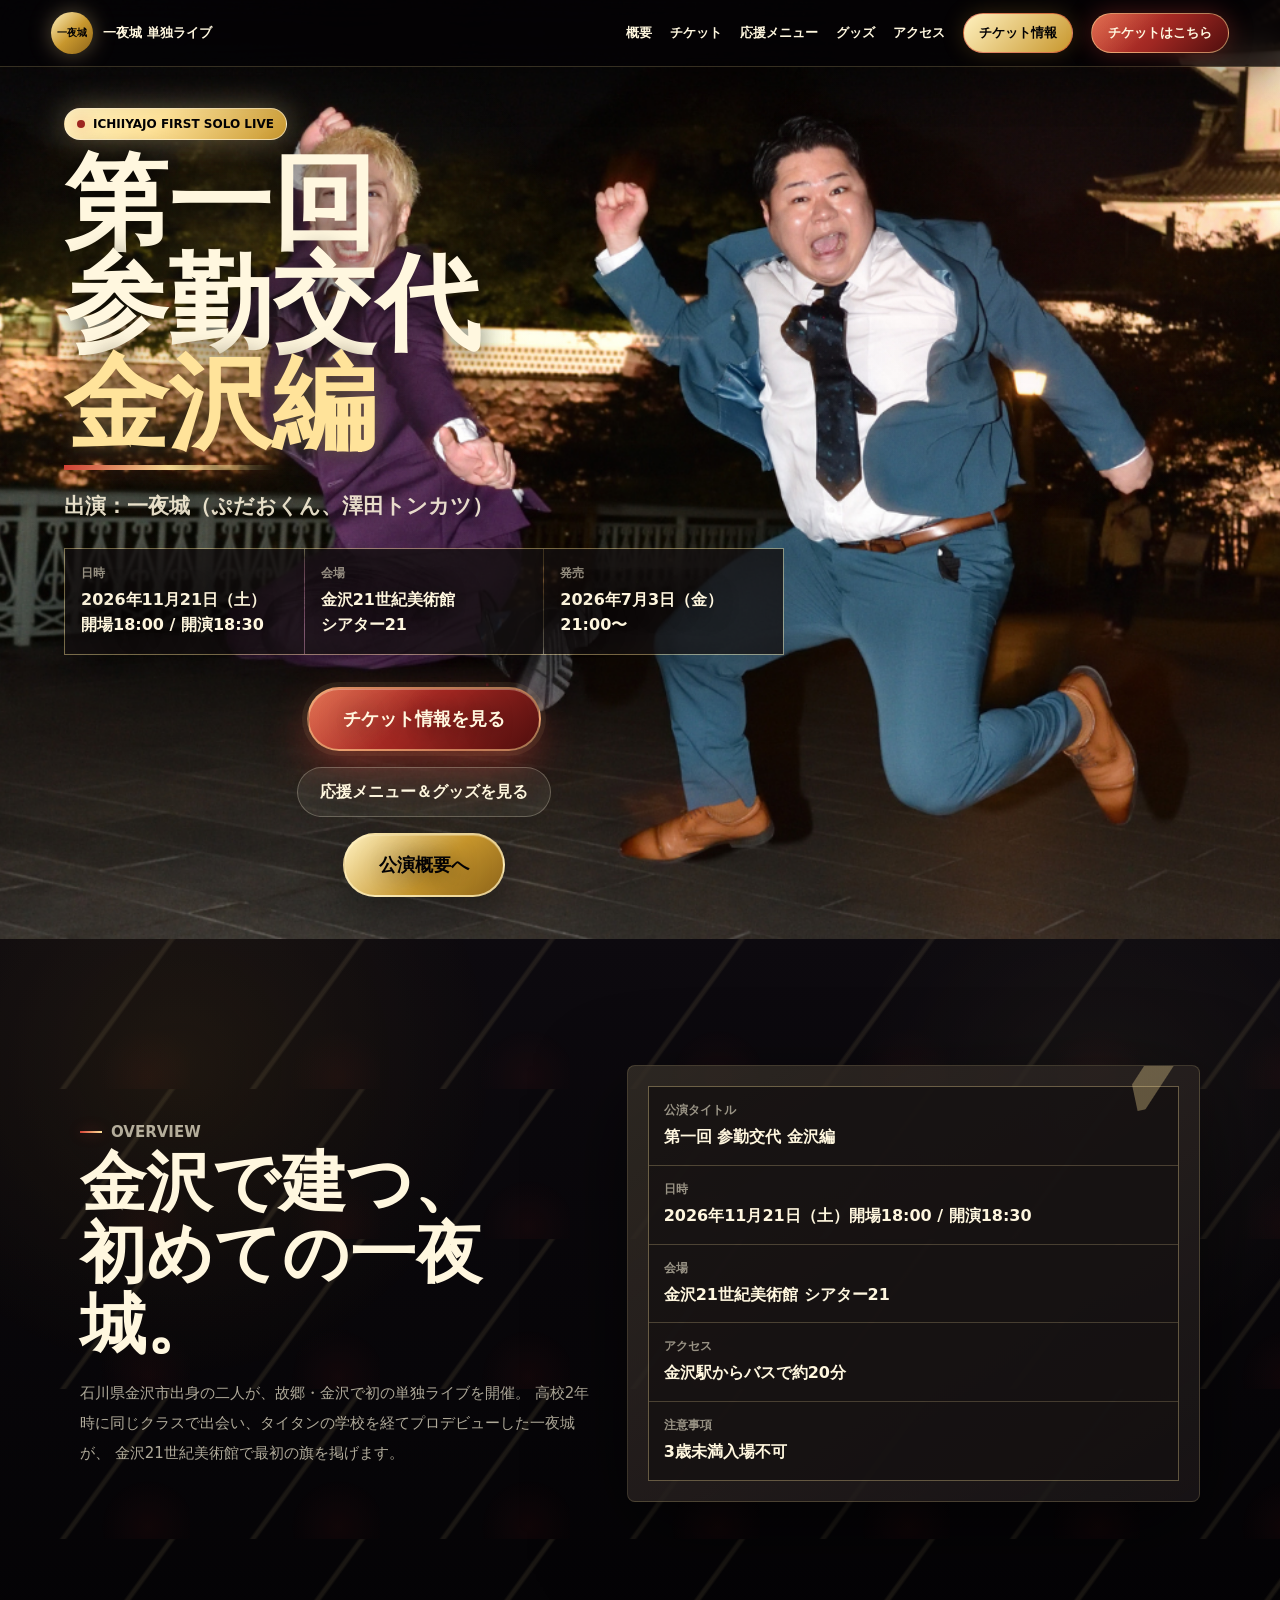
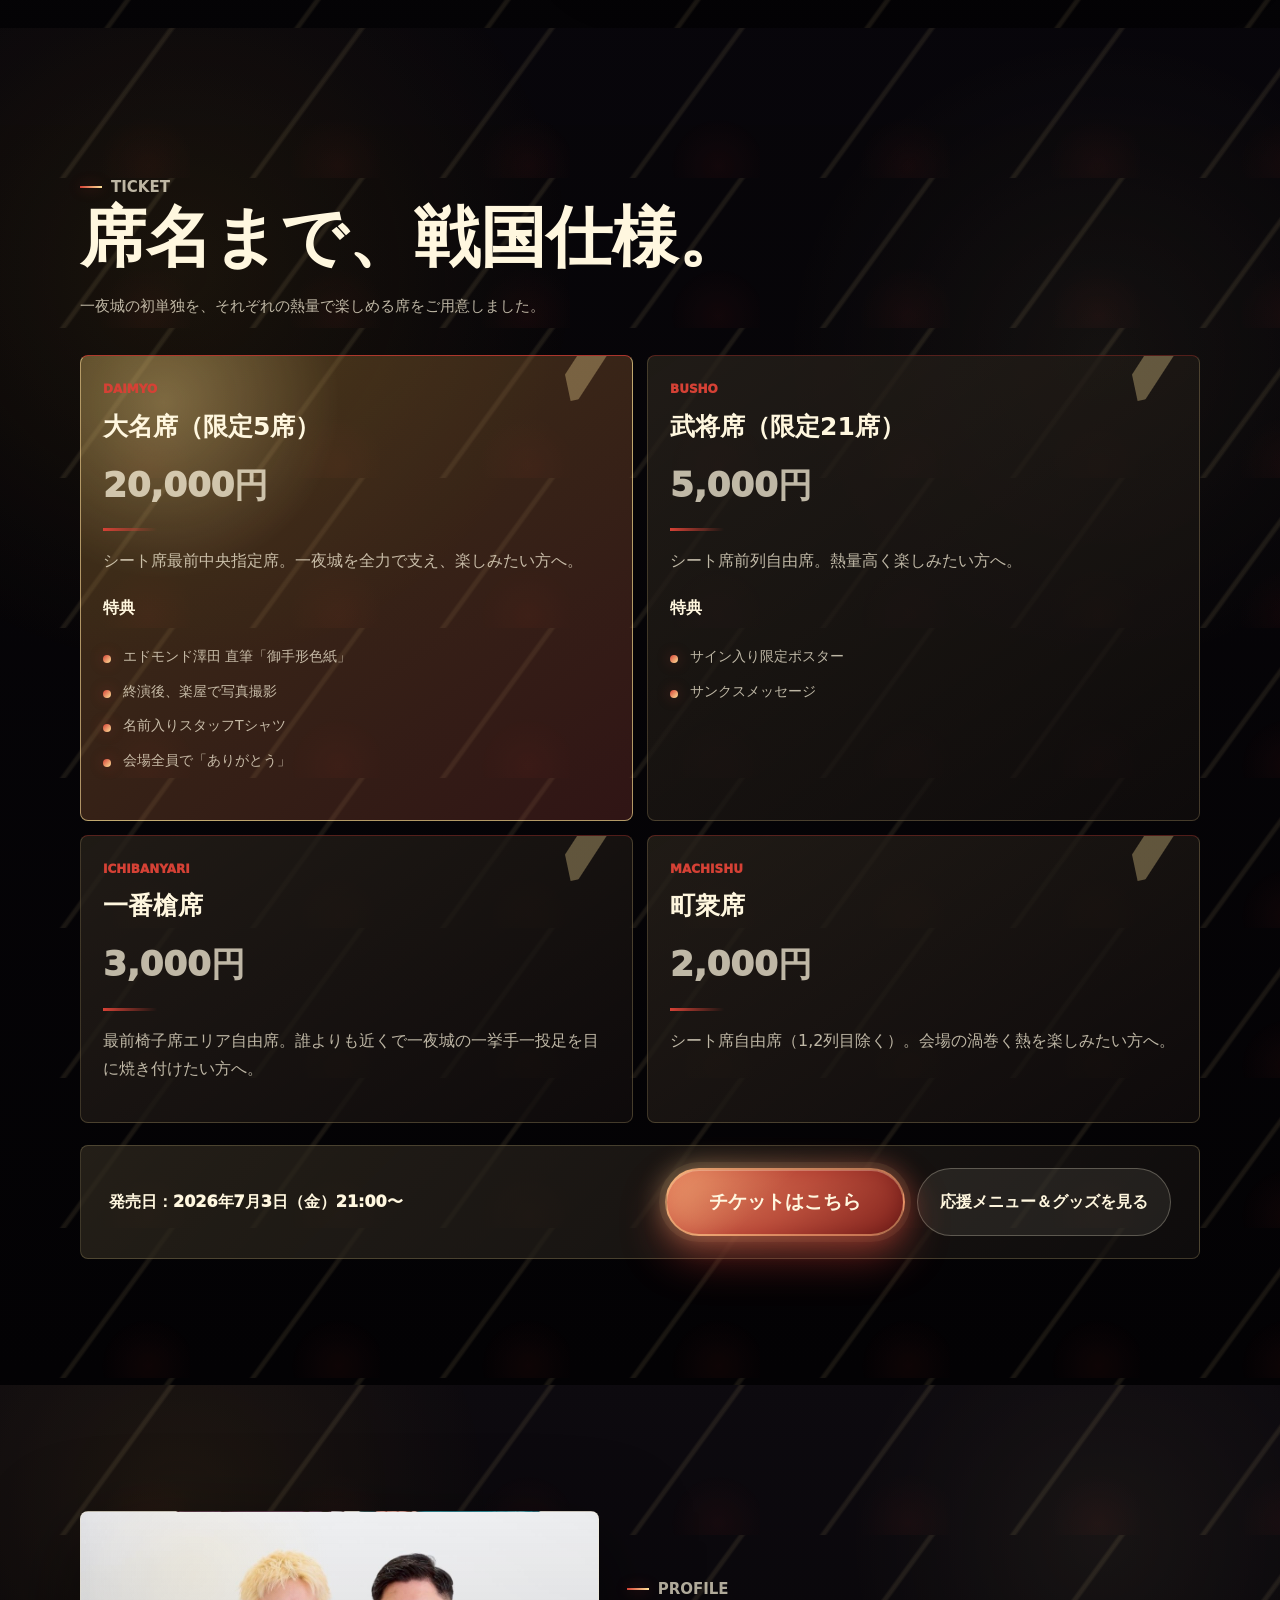
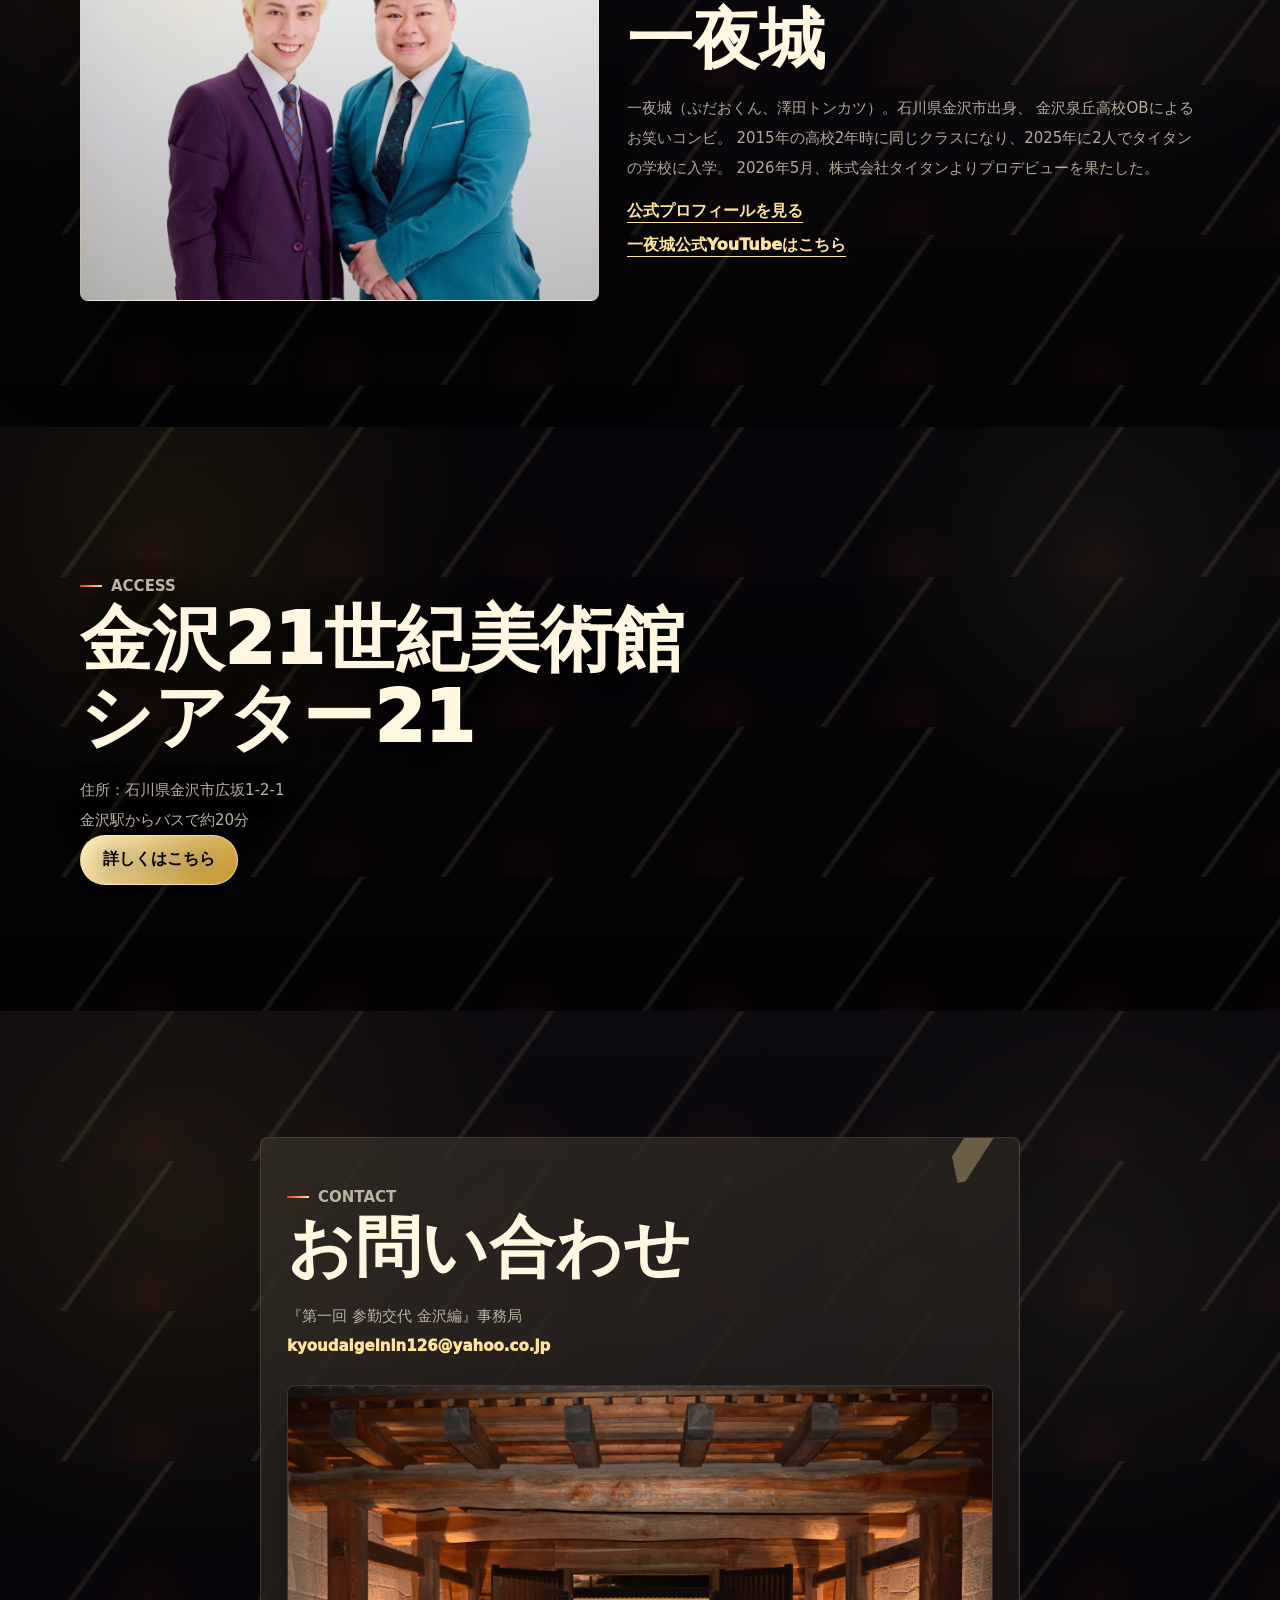
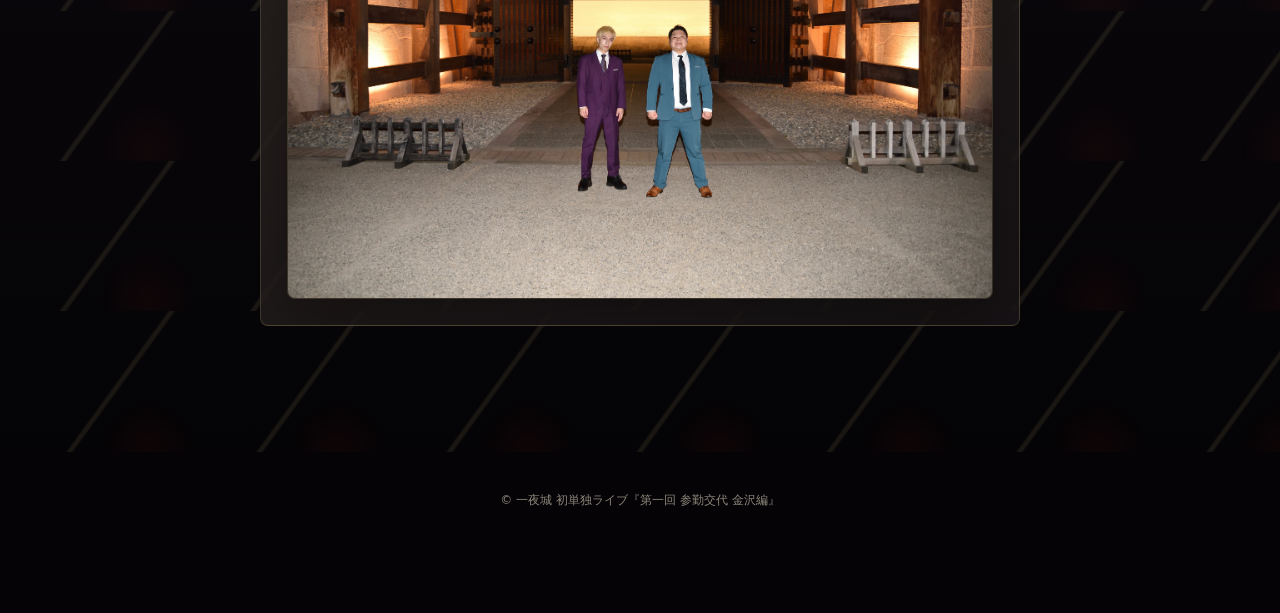
==== commit 1737da15: "Add files via upload" ====
--- a/index.html
+++ b/index.html
@@ -8,7 +8,7 @@
       content="一夜城初の単独ライブ『第一回 参勤交代 金沢編』。2026年11月21日(土)、金沢21世紀美術館 シアター21にて開催。"
     />
     <title>一夜城 初単独ライブ『第一回 参勤交代 金沢編』</title>
-    <link rel="preload" href="./hero-firstview-final.png" as="image" />
+    <link rel="preload" href="./hero-firstview-latest.png" as="image" />
     <link rel="stylesheet" href="./style.css?v=ticket-visual-img1526-20260629" />
   </head>
   <body>
@@ -26,6 +26,14 @@
         <a href="./support-goods.html">グッズ</a>
         <a href="#access">アクセス</a>
         <a class="nav-cta" href="#ticket">チケット情報</a>
+        <a
+          class="nav-ticket-buy"
+          href="https://tiget.net/events/502515"
+          target="_blank"
+          rel="noreferrer"
+        >
+          チケットはこちら
+        </a>
       </nav>
     </header>
 
@@ -51,7 +59,7 @@
             </div>
             <div>
               <dt>会場</dt>
-              <dd>金沢21世紀美術館 シアター21</dd>
+              <dd>金沢21世紀美術館<br />シアター21</dd>
             </div>
             <div>
               <dt>発売</dt>
@@ -59,9 +67,9 @@
             </div>
           </dl>
           <div class="hero-actions reveal reveal-delay-3">
-            <a class="button button-primary" href="#ticket">チケット情報を見る</a>
+            <a class="button button-primary hero-ticket-cta" href="#ticket">チケット情報を見る</a>
             <a class="button button-ghost" href="./support-goods.html">応援メニュー＆グッズを見る</a>
-            <a class="button button-ghost" href="#overview">公演概要へ</a>
+            <a class="button button-ghost hero-overview-cta" href="#overview">公演概要へ</a>
           </div>
         </div>
       </section>
@@ -70,7 +78,7 @@
         <div class="section-inner two-column">
           <div class="section-copy reveal">
             <p class="section-kicker">Overview</p>
-            <h2>金沢で建つ、初めての一夜城。</h2>
+            <h2>金沢で建つ、<br />初めての一夜城。</h2>
             <p>
               石川県金沢市出身の二人が、故郷・金沢で初の単独ライブを開催。
               高校2年時に同じクラスで出会い、タイタンの学校を経てプロデビューした一夜城が、
@@ -113,9 +121,6 @@
             <p>
               一夜城の初単独を、それぞれの熱量で楽しめる席をご用意しました。
             </p>
-            <figure class="ticket-photo">
-              <img src="./ticket-section-visual.jpeg" alt="夜の金沢城を背景にジャンプする一夜城の二人" />
-            </figure>
           </div>
 
           <div class="ticket-grid">
@@ -162,7 +167,14 @@
               <p class="ticket-release">発売日：2026年7月3日（金）21:00〜</p>
             </div>
             <div class="ticket-cta-actions">
-              <a class="button button-primary" href="#ticket">チケットはこちら</a>
+              <a
+                class="button button-primary ticket-main-cta"
+                href="https://tiget.net/events/502515"
+                target="_blank"
+                rel="noreferrer"
+              >
+                チケットはこちら
+              </a>
               <a class="button button-ghost" href="./support-goods.html">応援メニュー＆グッズを見る</a>
             </div>
           </div>
@@ -230,6 +242,9 @@
             『第一回 参勤交代 金沢編』事務局<br />
             <a href="mailto:kyoudaigeinin126@yahoo.co.jp">kyoudaigeinin126@yahoo.co.jp</a>
           </p>
+          <figure class="contact-photo">
+            <img src="./contact-bottom-photo.jpg" alt="夜の城門前に立つ一夜城の二人" />
+          </figure>
         </div>
       </section>
     </main>
--- a/style.css
+++ b/style.css
@@ -128,6 +128,17 @@
   box-shadow: 0 0 22px rgba(200, 151, 45, 0.24);
 }
 
+.nav-ticket-buy {
+  padding: 10px 16px;
+  color: var(--paper);
+  background:
+    linear-gradient(135deg, rgba(255, 227, 154, 0.28), transparent 44%),
+    linear-gradient(135deg, var(--red-bright), var(--red) 52%, var(--red-deep));
+  border: 1px solid rgba(255, 227, 154, 0.52);
+  border-radius: 999px;
+  box-shadow: 0 0 24px rgba(213, 65, 53, 0.34);
+}
+
 .hero {
   position: relative;
   min-height: 100svh;
@@ -155,11 +166,7 @@
 
 .hero-image {
   z-index: -3;
-  background:
-    radial-gradient(circle at 78% 28%, rgba(255, 227, 154, 0.18), transparent 23%),
-    linear-gradient(90deg, rgba(3, 2, 4, 0.95) 0 30%, rgba(3, 2, 4, 0.62) 49%, rgba(3, 2, 4, 0.12) 76%),
-    linear-gradient(0deg, var(--black), transparent 40%),
-    url("./hero-firstview-final.png") center center / cover;
+  background: url("./hero-firstview-latest.png") center center / cover;
   background-repeat: no-repeat;
   background-color: var(--black);
 }
@@ -553,6 +560,22 @@
   font-weight: 950;
 }
 
+.ticket-main-cta {
+  position: relative;
+  isolation: isolate;
+}
+
+.ticket-main-cta::after {
+  content: "";
+  position: absolute;
+  inset: -5px;
+  z-index: -1;
+  border-radius: inherit;
+  background: linear-gradient(135deg, rgba(255, 227, 154, 0.78), rgba(213, 65, 53, 0.72));
+  filter: blur(13px);
+  opacity: 0.52;
+}
+
 .profile-photo {
   min-height: 390px;
   border-radius: 8px;
@@ -598,34 +621,6 @@
 
 .access-section .section-copy {
   text-shadow: 0 3px 24px rgba(0, 0, 0, 0.86);
-}
-
-.ticket-photo {
-  position: relative;
-  overflow: hidden;
-  margin: 22px 0 22px;
-  border: 1px solid var(--line-light);
-  border-radius: 8px;
-  background: rgba(8, 6, 10, 0.78);
-  box-shadow: var(--shadow);
-}
-
-.ticket-photo::after {
-  content: "";
-  position: absolute;
-  inset: 0;
-  pointer-events: none;
-  background:
-    linear-gradient(180deg, transparent 58%, rgba(3, 2, 4, 0.42)),
-    radial-gradient(circle at 80% 18%, rgba(255, 227, 154, 0.12), transparent 28%);
-}
-
-.ticket-photo img {
-  display: block;
-  width: 100%;
-  aspect-ratio: 16 / 10;
-  object-fit: cover;
-  object-position: center 42%;
 }
 
 .map-card {
@@ -663,6 +658,21 @@
 .contact-box a {
   color: var(--gold-bright);
   font-weight: 950;
+}
+
+.contact-photo {
+  margin: 24px 0 0;
+  overflow: hidden;
+  border: 1px solid var(--line-dark);
+  border-radius: 8px;
+  background: rgba(3, 2, 4, 0.34);
+  box-shadow: 0 22px 58px rgba(0, 0, 0, 0.34);
+}
+
+.contact-photo img {
+  display: block;
+  width: 100%;
+  height: auto;
 }
 
 .mobile-fixed-cta {
@@ -999,6 +1009,35 @@
     width: min(920px, 100%);
   }
 
+  .hero-actions {
+    gap: 16px;
+    margin-top: 32px;
+  }
+
+  .hero-ticket-cta,
+  .hero-overview-cta {
+    min-height: 64px;
+    padding: 0 34px;
+    border-width: 2px;
+    font-size: 18px;
+    box-shadow:
+      0 18px 44px rgba(0, 0, 0, 0.38),
+      inset 0 1px 0 rgba(255, 247, 223, 0.28);
+  }
+
+  .hero-ticket-cta {
+    box-shadow:
+      0 18px 44px rgba(213, 65, 53, 0.44),
+      0 0 0 5px rgba(255, 227, 154, 0.08),
+      inset 0 1px 0 rgba(255, 247, 223, 0.32);
+  }
+
+  .hero-overview-cta {
+    color: var(--black);
+    background: linear-gradient(135deg, var(--gold-pale), var(--gold) 58%, var(--gold-deep));
+    border-color: rgba(255, 241, 191, 0.74);
+  }
+
   .two-column {
     grid-template-columns: 0.95fr 1.05fr;
     align-items: center;
@@ -1010,6 +1049,19 @@
 
   .ticket-cta {
     justify-content: space-between;
+    gap: 26px;
+    padding: 22px 28px;
+  }
+
+  .ticket-main-cta {
+    min-height: 68px;
+    padding: 0 42px;
+    border-width: 2px;
+    font-size: 19px;
+    box-shadow:
+      0 20px 46px rgba(213, 65, 53, 0.48),
+      0 0 0 6px rgba(255, 227, 154, 0.08),
+      inset 0 1px 0 rgba(255, 247, 223, 0.34);
   }
 
   .support-plan-grid {
@@ -1113,33 +1165,40 @@
     white-space: nowrap;
   }
 
-  .nav .nav-cta {
+  .nav .nav-cta,
+  .nav .nav-ticket-buy {
     order: -1;
     min-height: 34px;
+  }
+
+  .nav .nav-cta {
     color: var(--black);
     background: linear-gradient(135deg, var(--gold-pale), var(--gold));
   }
 
+  .nav .nav-ticket-buy {
+    color: var(--paper);
+    background:
+      linear-gradient(135deg, rgba(255, 227, 154, 0.24), transparent 44%),
+      linear-gradient(135deg, var(--red-bright), var(--red) 52%, var(--red-deep));
+  }
+
   .hero {
     align-items: start;
-    min-height: auto;
-    padding-top: clamp(360px, 48svh, 490px);
+    min-height: 100svh;
+    padding-top: clamp(300px, 42svh, 420px);
     padding-bottom: 28px;
   }
 
   .hero-image {
-    background:
-      radial-gradient(circle at 72% 34%, rgba(255, 227, 154, 0.12), transparent 25%),
-      linear-gradient(180deg, rgba(3, 2, 4, 0.08) 0 34%, rgba(3, 2, 4, 0.34) 52%, rgba(3, 2, 4, 0.98) 78%),
-      linear-gradient(90deg, rgba(3, 2, 4, 0.72) 0 34%, rgba(3, 2, 4, 0.18) 58%, rgba(79, 14, 13, 0.16) 100%),
-      url("./hero-firstview-final.png") center 132px / auto clamp(480px, 58svh, 640px);
+    background: url("./hero-firstview-mobile-latest.png") center top / contain;
     background-repeat: no-repeat;
     background-color: var(--black);
   }
 
   .hero-content {
     width: min(100%, 430px);
-    padding: 22px 0 0;
+    padding: 8px 0 0;
   }
 
   .hero-title {
@@ -1169,11 +1228,6 @@
   .access-section .section-copy h2 {
     max-width: 100%;
     font-size: clamp(28px, 7.6vw, 48px);
-  }
-
-  .ticket-photo img {
-    aspect-ratio: 4 / 5;
-    object-position: center 40%;
   }
 
   .button {
@@ -1268,7 +1322,37 @@
   }
 
   .support-hero-content .hero-actions {
-    max-width: 620px;
+    max-width: 760px;
+  }
+
+  .support-hero-actions {
+    gap: 18px;
+    margin-top: 34px;
+  }
+
+  .support-menu-cta,
+  .support-goods-cta {
+    min-width: 260px;
+    min-height: 68px;
+    padding: 0 36px;
+    border-width: 2px;
+    font-size: 19px;
+    box-shadow:
+      0 20px 50px rgba(0, 0, 0, 0.42),
+      inset 0 1px 0 rgba(255, 247, 223, 0.3);
+  }
+
+  .support-menu-cta {
+    box-shadow:
+      0 20px 50px rgba(213, 65, 53, 0.46),
+      0 0 0 6px rgba(255, 227, 154, 0.08),
+      inset 0 1px 0 rgba(255, 247, 223, 0.34);
+  }
+
+  .support-goods-cta {
+    color: var(--black);
+    background: linear-gradient(135deg, var(--gold-pale), var(--gold) 58%, var(--gold-deep));
+    border-color: rgba(255, 241, 191, 0.72);
   }
 
   .mobile-fixed-cta {
@@ -1277,6 +1361,25 @@
 }
 
 @media (min-width: 980px) and (max-width: 1179px) {
+  .support-hero-actions {
+    gap: 16px;
+    margin-top: 30px;
+  }
+
+  .support-menu-cta,
+  .support-goods-cta {
+    min-height: 62px;
+    padding: 0 30px;
+    border-width: 2px;
+    font-size: 18px;
+  }
+
+  .support-goods-cta {
+    color: var(--black);
+    background: linear-gradient(135deg, var(--gold-pale), var(--gold) 58%, var(--gold-deep));
+    border-color: rgba(255, 241, 191, 0.72);
+  }
+
   .mobile-fixed-cta {
     display: none;
   }
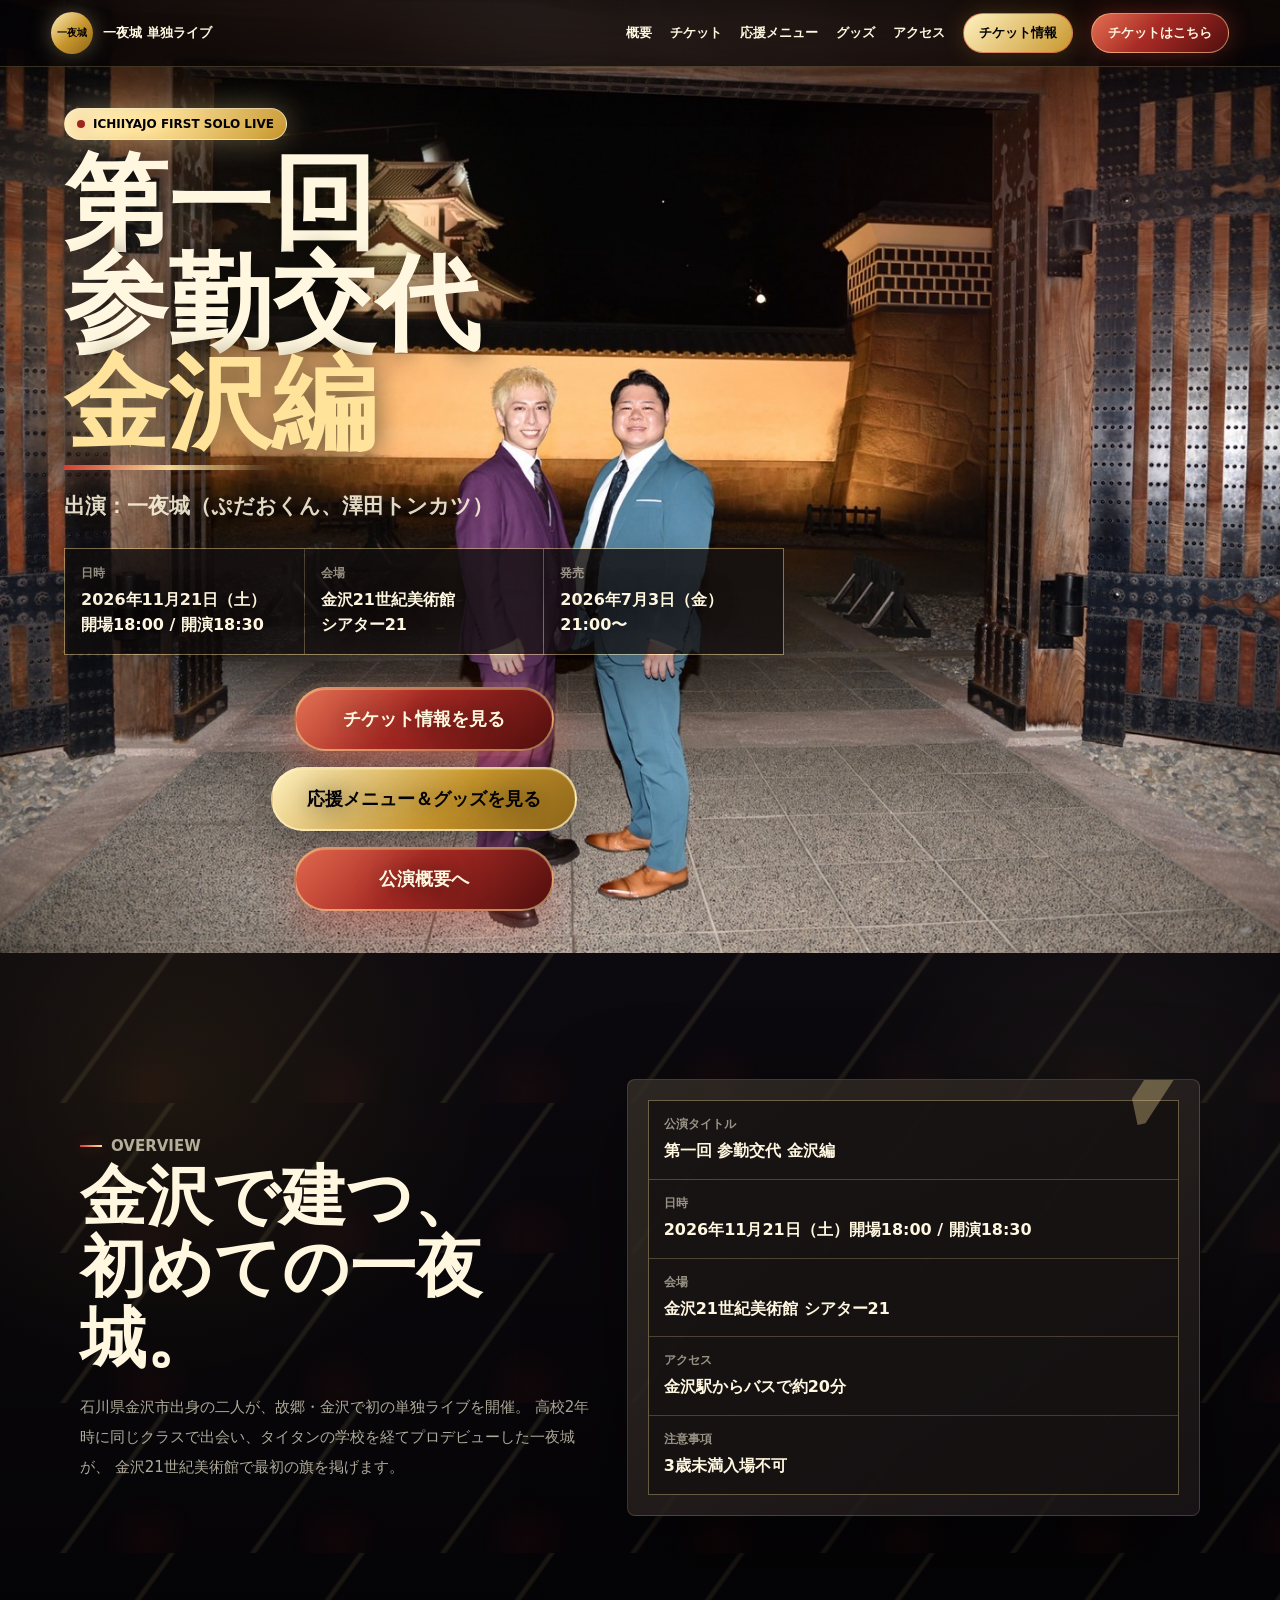
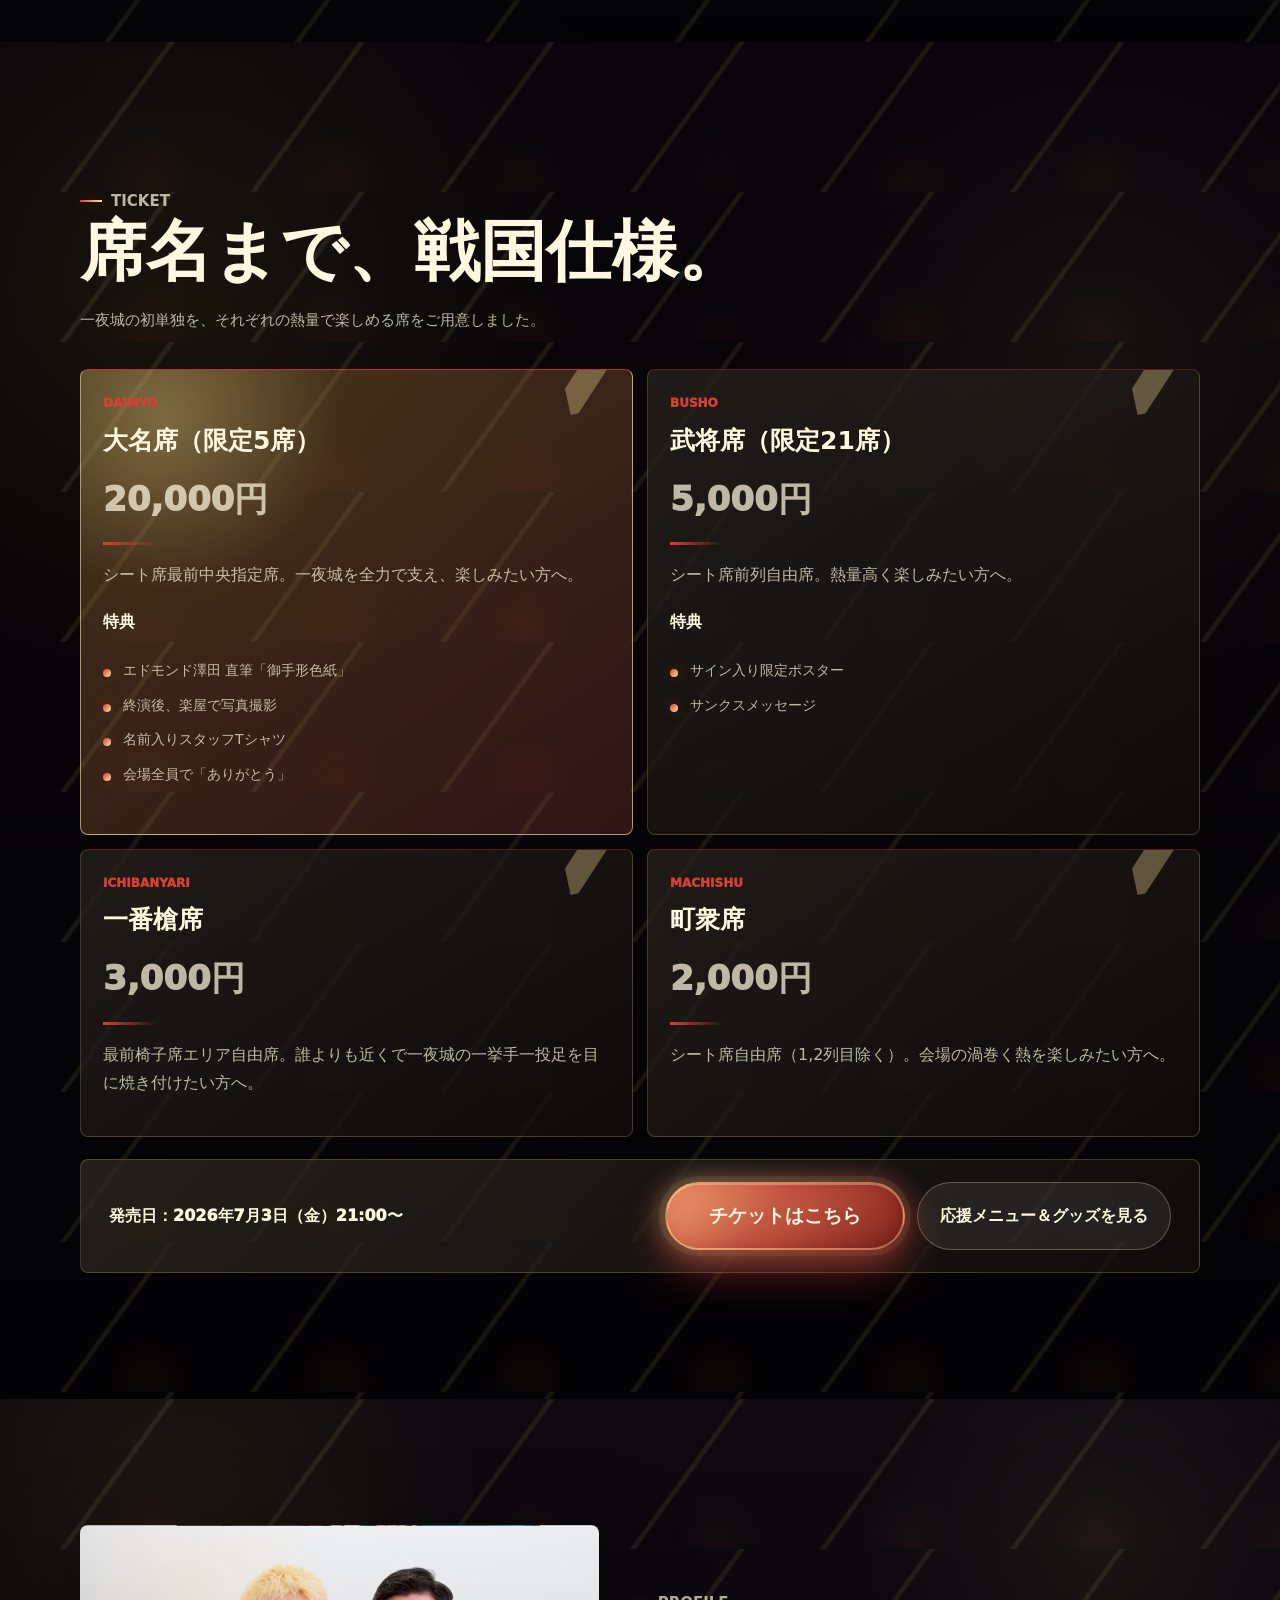
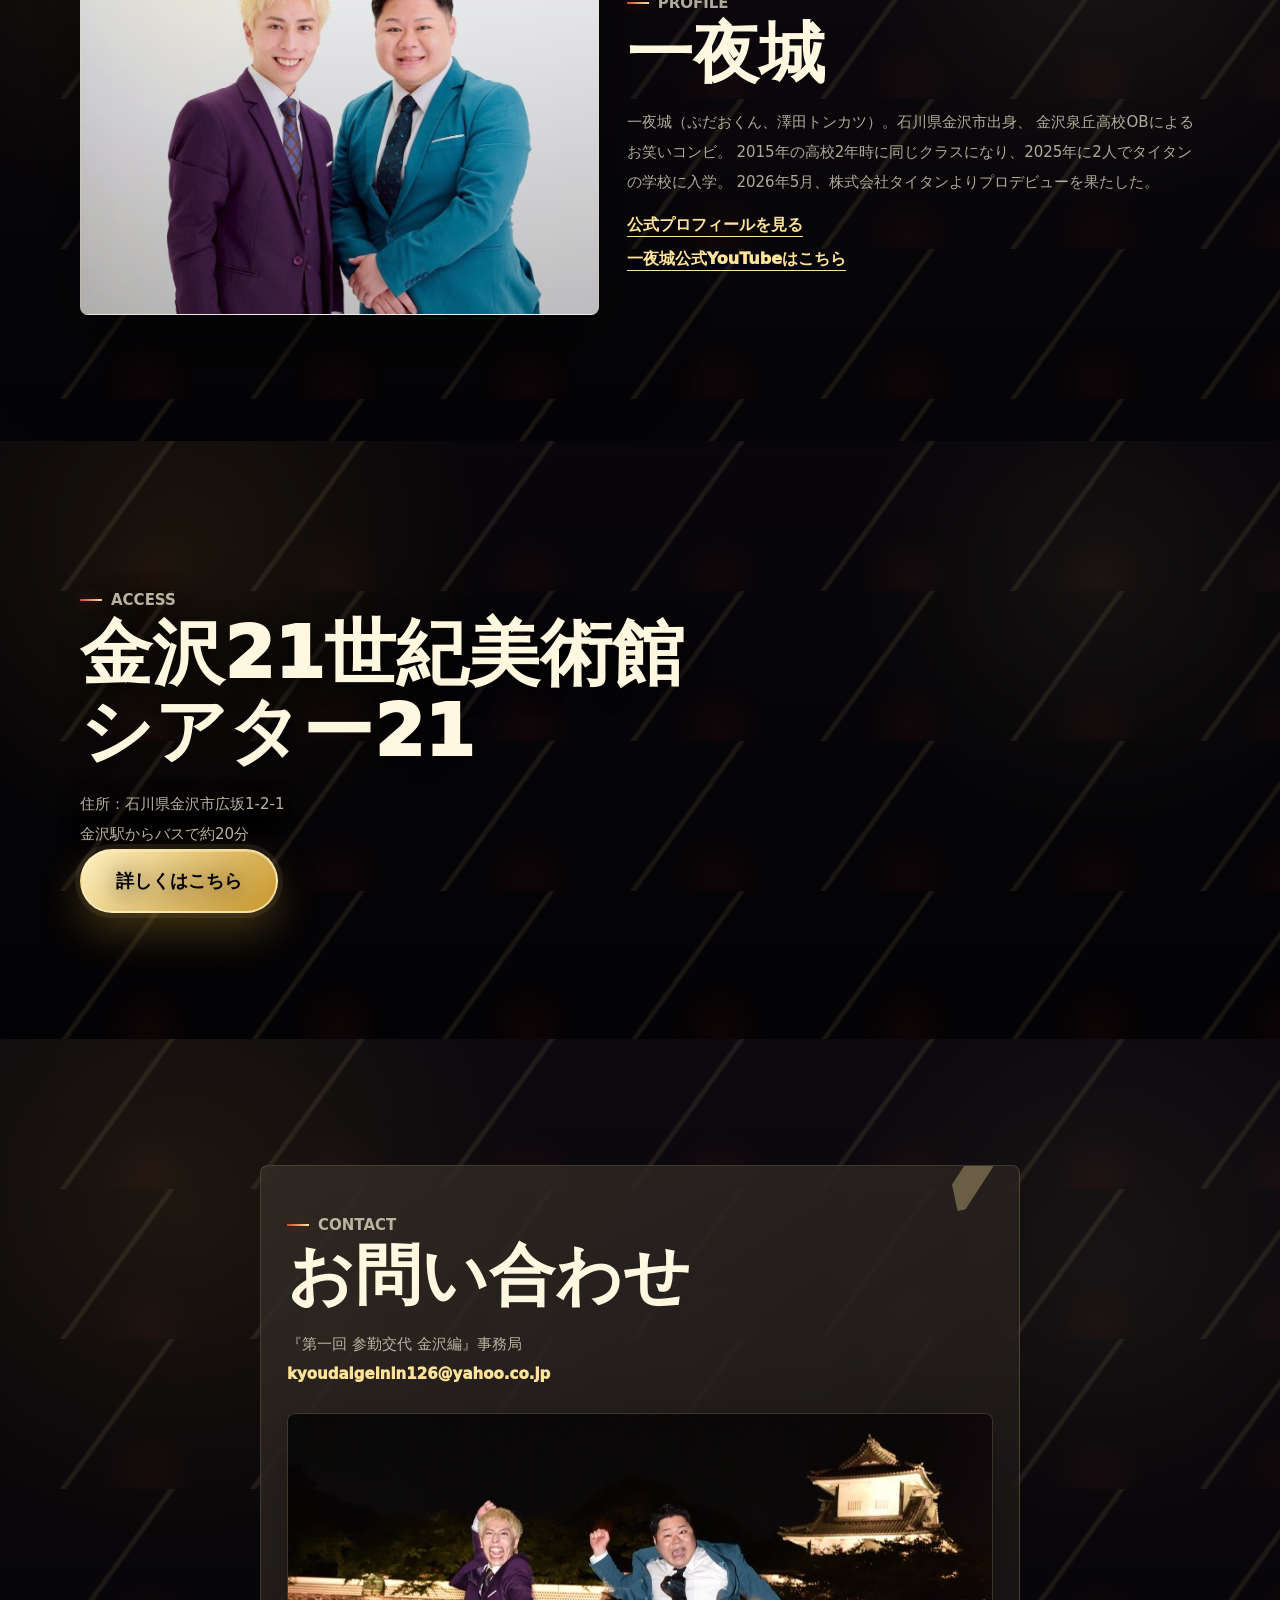
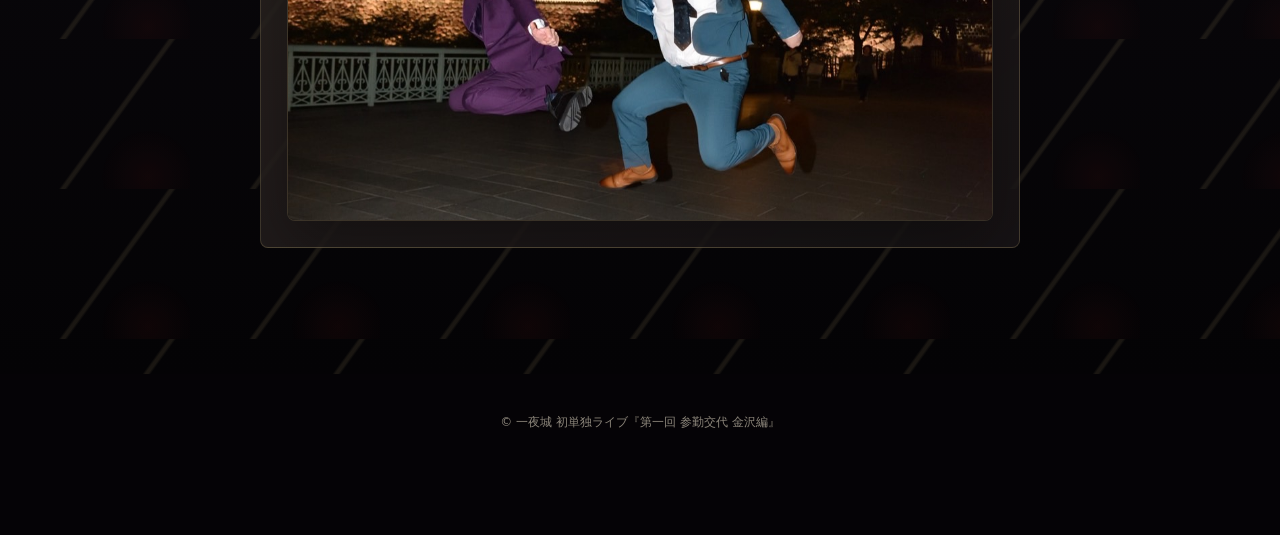
==== commit d553df74: "Add files via upload" ====
--- a/index.html
+++ b/index.html
@@ -8,7 +8,8 @@
       content="一夜城初の単独ライブ『第一回 参勤交代 金沢編』。2026年11月21日(土)、金沢21世紀美術館 シアター21にて開催。"
     />
     <title>一夜城 初単独ライブ『第一回 参勤交代 金沢編』</title>
-    <link rel="preload" href="./hero-firstview-latest.png" as="image" />
+    <link rel="preload" href="./hero-firstview-final-current.jpg" as="image" />
+    <link rel="preload" href="./hero-firstview-mobile-final2.png" as="image" media="(max-width: 759px)" />
     <link rel="stylesheet" href="./style.css?v=ticket-visual-img1526-20260629" />
   </head>
   <body>
@@ -68,7 +69,7 @@
           </dl>
           <div class="hero-actions reveal reveal-delay-3">
             <a class="button button-primary hero-ticket-cta" href="#ticket">チケット情報を見る</a>
-            <a class="button button-ghost" href="./support-goods.html">応援メニュー＆グッズを見る</a>
+            <a class="button button-ghost hero-support-cta" href="./support-goods.html">応援メニュー＆グッズを見る</a>
             <a class="button button-ghost hero-overview-cta" href="#overview">公演概要へ</a>
           </div>
         </div>
@@ -223,7 +224,7 @@
               金沢駅からバスで約20分
             </p>
             <a
-              class="button button-gold"
+              class="button button-gold access-map-cta"
               href="https://www.google.com/maps/search/?api=1&query=%E9%87%91%E6%B2%A221%E4%B8%96%E7%B4%80%E7%BE%8E%E8%A1%93%E9%A4%A8%20%E3%82%B7%E3%82%A2%E3%82%BF%E3%83%BC21"
               target="_blank"
               rel="noreferrer"
@@ -243,7 +244,7 @@
             <a href="mailto:kyoudaigeinin126@yahoo.co.jp">kyoudaigeinin126@yahoo.co.jp</a>
           </p>
           <figure class="contact-photo">
-            <img src="./contact-bottom-photo.jpg" alt="夜の城門前に立つ一夜城の二人" />
+            <img src="./contact-bottom-photo-current.jpg" alt="夜の金沢城を背景にジャンプする一夜城の二人" />
           </figure>
         </div>
       </section>
--- a/style.css
+++ b/style.css
@@ -166,7 +166,7 @@
 
 .hero-image {
   z-index: -3;
-  background: url("./hero-firstview-latest.png") center center / cover;
+  background: url("./hero-firstview-final-current.jpg") center center / cover;
   background-repeat: no-repeat;
   background-color: var(--black);
 }
@@ -728,8 +728,8 @@
   background:
     radial-gradient(circle at 22% 22%, rgba(255, 227, 154, 0.16), transparent 26%),
     radial-gradient(circle at 82% 70%, rgba(159, 39, 34, 0.2), transparent 28%),
-    linear-gradient(90deg, rgba(3, 2, 4, 0.92) 0 32%, rgba(3, 2, 4, 0.58) 56%, rgba(3, 2, 4, 0.22) 100%),
-    linear-gradient(0deg, var(--black), transparent 44%),
+    linear-gradient(90deg, rgba(3, 2, 4, 0.5) 0 32%, rgba(3, 2, 4, 0.26) 56%, rgba(3, 2, 4, 0.08) 100%),
+    linear-gradient(0deg, rgba(3, 2, 4, 0.32), transparent 44%),
     url("./support-hero-background-final.png") center center / cover;
   background-repeat: no-repeat;
   background-color: var(--black);
@@ -739,7 +739,7 @@
   z-index: -2;
   background:
     radial-gradient(circle at 16% 80%, rgba(200, 151, 45, 0.18), transparent 26%),
-    linear-gradient(0deg, var(--black), transparent 42%);
+    linear-gradient(0deg, rgba(3, 2, 4, 0.34), transparent 42%);
 }
 
 .support-hero-content {
@@ -784,34 +784,6 @@
 
 .goods-heading-layout .section-heading {
   margin: 0;
-}
-
-.goods-heading-photo {
-  position: relative;
-  overflow: hidden;
-  margin: 0;
-  border: 1px solid var(--line-light);
-  border-radius: 8px;
-  background: rgba(8, 6, 10, 0.78);
-  box-shadow: var(--shadow);
-}
-
-.goods-heading-photo::after {
-  content: "";
-  position: absolute;
-  inset: 0;
-  pointer-events: none;
-  background:
-    linear-gradient(180deg, transparent 54%, rgba(3, 2, 4, 0.34)),
-    radial-gradient(circle at 20% 18%, rgba(255, 227, 154, 0.12), transparent 28%);
-}
-
-.goods-heading-photo img {
-  display: block;
-  width: 100%;
-  aspect-ratio: 4 / 5;
-  object-fit: cover;
-  object-position: center center;
 }
 
 .support-card,
@@ -1015,7 +987,9 @@
   }
 
   .hero-ticket-cta,
+  .hero-support-cta,
   .hero-overview-cta {
+    min-width: 260px;
     min-height: 64px;
     padding: 0 34px;
     border-width: 2px;
@@ -1032,10 +1006,32 @@
       inset 0 1px 0 rgba(255, 247, 223, 0.32);
   }
 
-  .hero-overview-cta {
+  .hero-support-cta {
     color: var(--black);
     background: linear-gradient(135deg, var(--gold-pale), var(--gold) 58%, var(--gold-deep));
     border-color: rgba(255, 241, 191, 0.74);
+  }
+
+  .hero-overview-cta {
+    color: var(--paper);
+    background:
+      linear-gradient(135deg, rgba(255, 227, 154, 0.24), transparent 44%),
+      linear-gradient(135deg, var(--red-bright), var(--red) 52%, var(--red-deep));
+    border-color: rgba(255, 227, 154, 0.52);
+    box-shadow:
+      0 18px 44px rgba(213, 65, 53, 0.36),
+      inset 0 1px 0 rgba(255, 247, 223, 0.26);
+  }
+
+  .access-map-cta {
+    min-height: 64px;
+    padding: 0 34px;
+    border-width: 2px;
+    font-size: 18px;
+    box-shadow:
+      0 18px 44px rgba(200, 151, 45, 0.32),
+      0 0 0 5px rgba(255, 227, 154, 0.08),
+      inset 0 1px 0 rgba(255, 247, 223, 0.36);
   }
 
   .two-column {
@@ -1102,10 +1098,6 @@
 
   .support-card-ruler {
     grid-column: span 2;
-  }
-
-  .goods-heading-layout {
-    grid-template-columns: minmax(0, 1fr) minmax(300px, 390px);
   }
 
   .goods-grid {
@@ -1191,9 +1183,29 @@
   }
 
   .hero-image {
-    background: url("./hero-firstview-mobile-latest.png") center top / contain;
+    background: url("./hero-firstview-mobile-final2.png") center top / contain;
     background-repeat: no-repeat;
     background-color: var(--black);
+  }
+
+  .hero-support-cta {
+    color: var(--black);
+    background: linear-gradient(135deg, var(--gold-pale), var(--gold) 58%, var(--gold-deep));
+    border-color: rgba(255, 241, 191, 0.74);
+    box-shadow:
+      0 16px 38px rgba(200, 151, 45, 0.32),
+      inset 0 1px 0 rgba(255, 247, 223, 0.32);
+  }
+
+  .hero-overview-cta {
+    color: var(--paper);
+    background:
+      linear-gradient(135deg, rgba(255, 227, 154, 0.24), transparent 44%),
+      linear-gradient(135deg, var(--red-bright), var(--red) 52%, var(--red-deep));
+    border-color: rgba(255, 227, 154, 0.52);
+    box-shadow:
+      0 16px 38px rgba(213, 65, 53, 0.34),
+      inset 0 1px 0 rgba(255, 247, 223, 0.26);
   }
 
   .hero-content {
@@ -1249,7 +1261,7 @@
     background:
       radial-gradient(circle at 22% 22%, rgba(255, 227, 154, 0.16), transparent 26%),
       radial-gradient(circle at 82% 70%, rgba(159, 39, 34, 0.2), transparent 28%),
-      linear-gradient(180deg, rgba(3, 2, 4, 0.96), rgba(3, 2, 4, 0.86) 58%, rgba(3, 2, 4, 0.98) 100%);
+      linear-gradient(180deg, rgba(3, 2, 4, 0.54), rgba(3, 2, 4, 0.42) 58%, rgba(3, 2, 4, 0.62) 100%);
     background-color: var(--black);
   }
 
@@ -1277,7 +1289,7 @@
     inset: 0;
     pointer-events: none;
     background:
-      linear-gradient(180deg, transparent 62%, rgba(3, 2, 4, 0.32)),
+      linear-gradient(180deg, transparent 62%, rgba(3, 2, 4, 0.12)),
       radial-gradient(circle at 18% 16%, rgba(255, 227, 154, 0.12), transparent 26%);
   }
 
@@ -1287,11 +1299,6 @@
     aspect-ratio: 16 / 9;
     object-fit: cover;
     object-position: center center;
-  }
-
-  .goods-heading-photo img {
-    aspect-ratio: 16 / 11;
-    object-position: center 46%;
   }
 
   .card-topline {
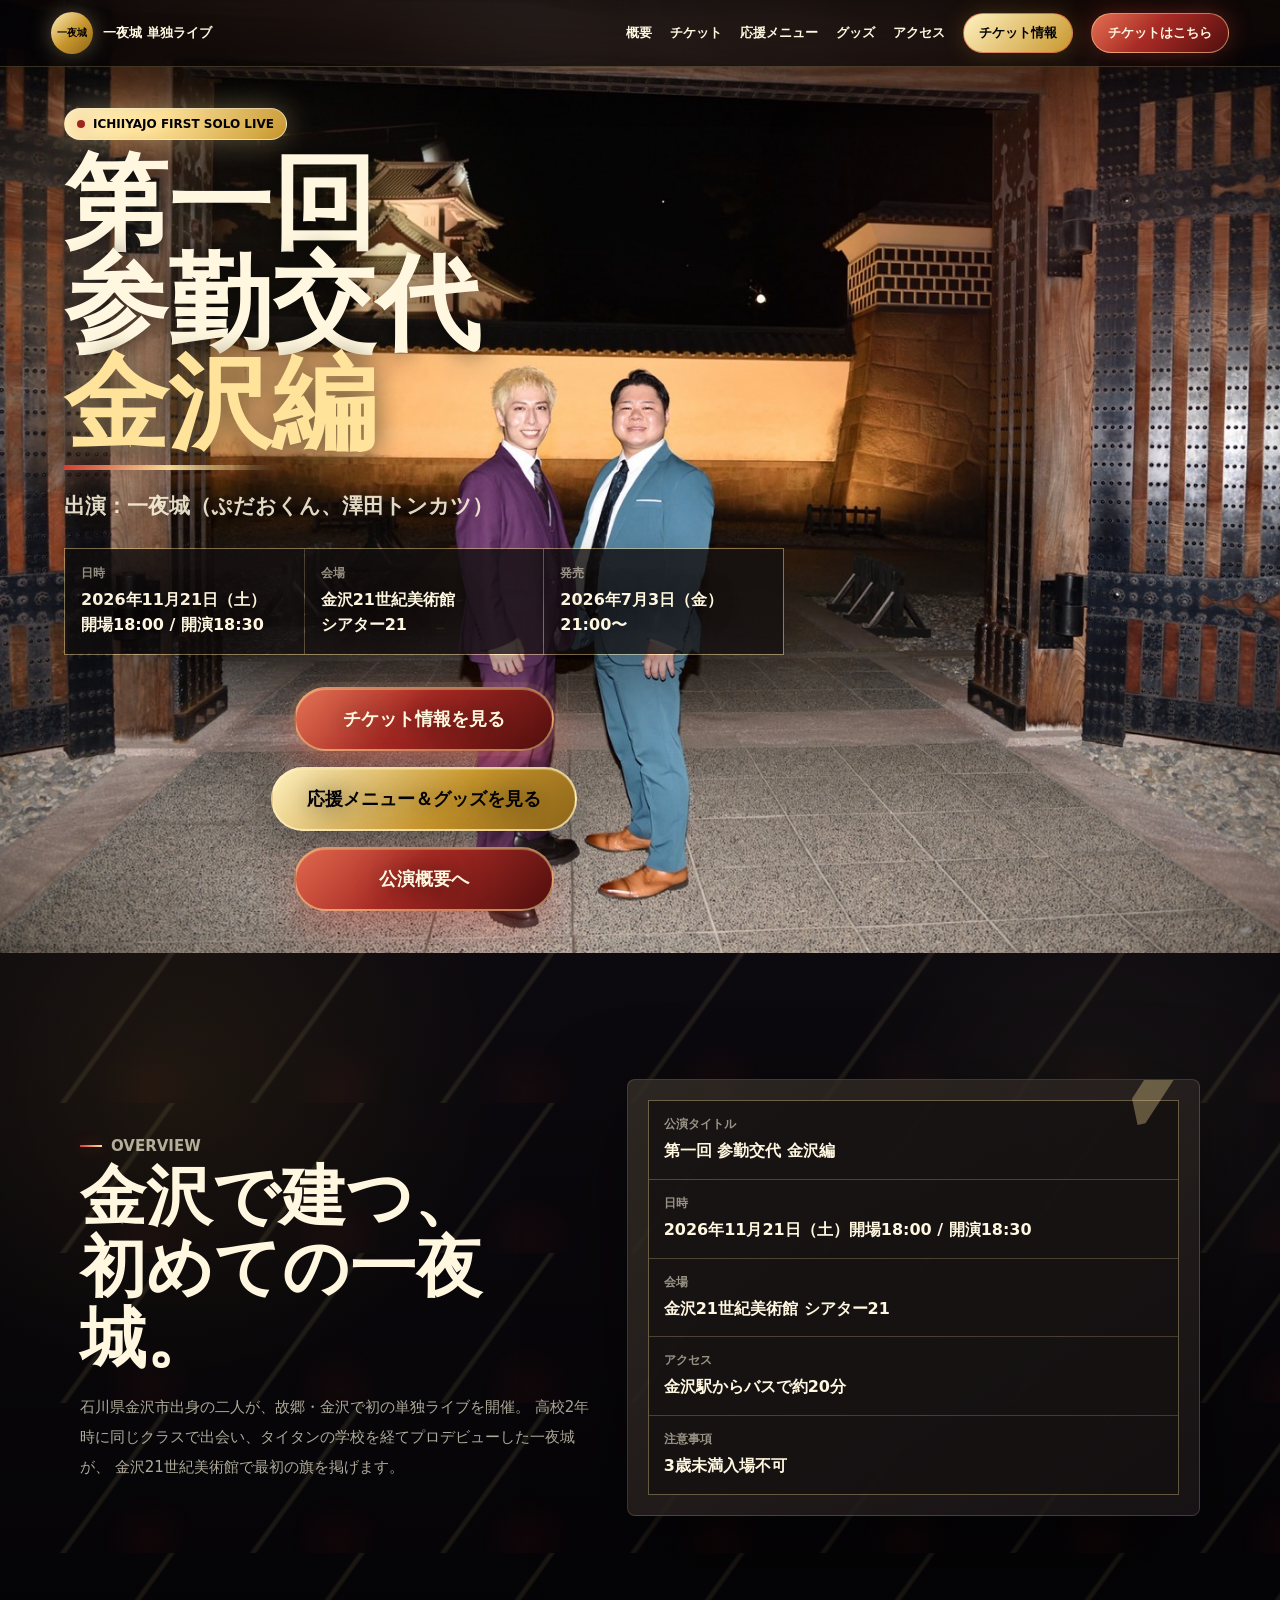
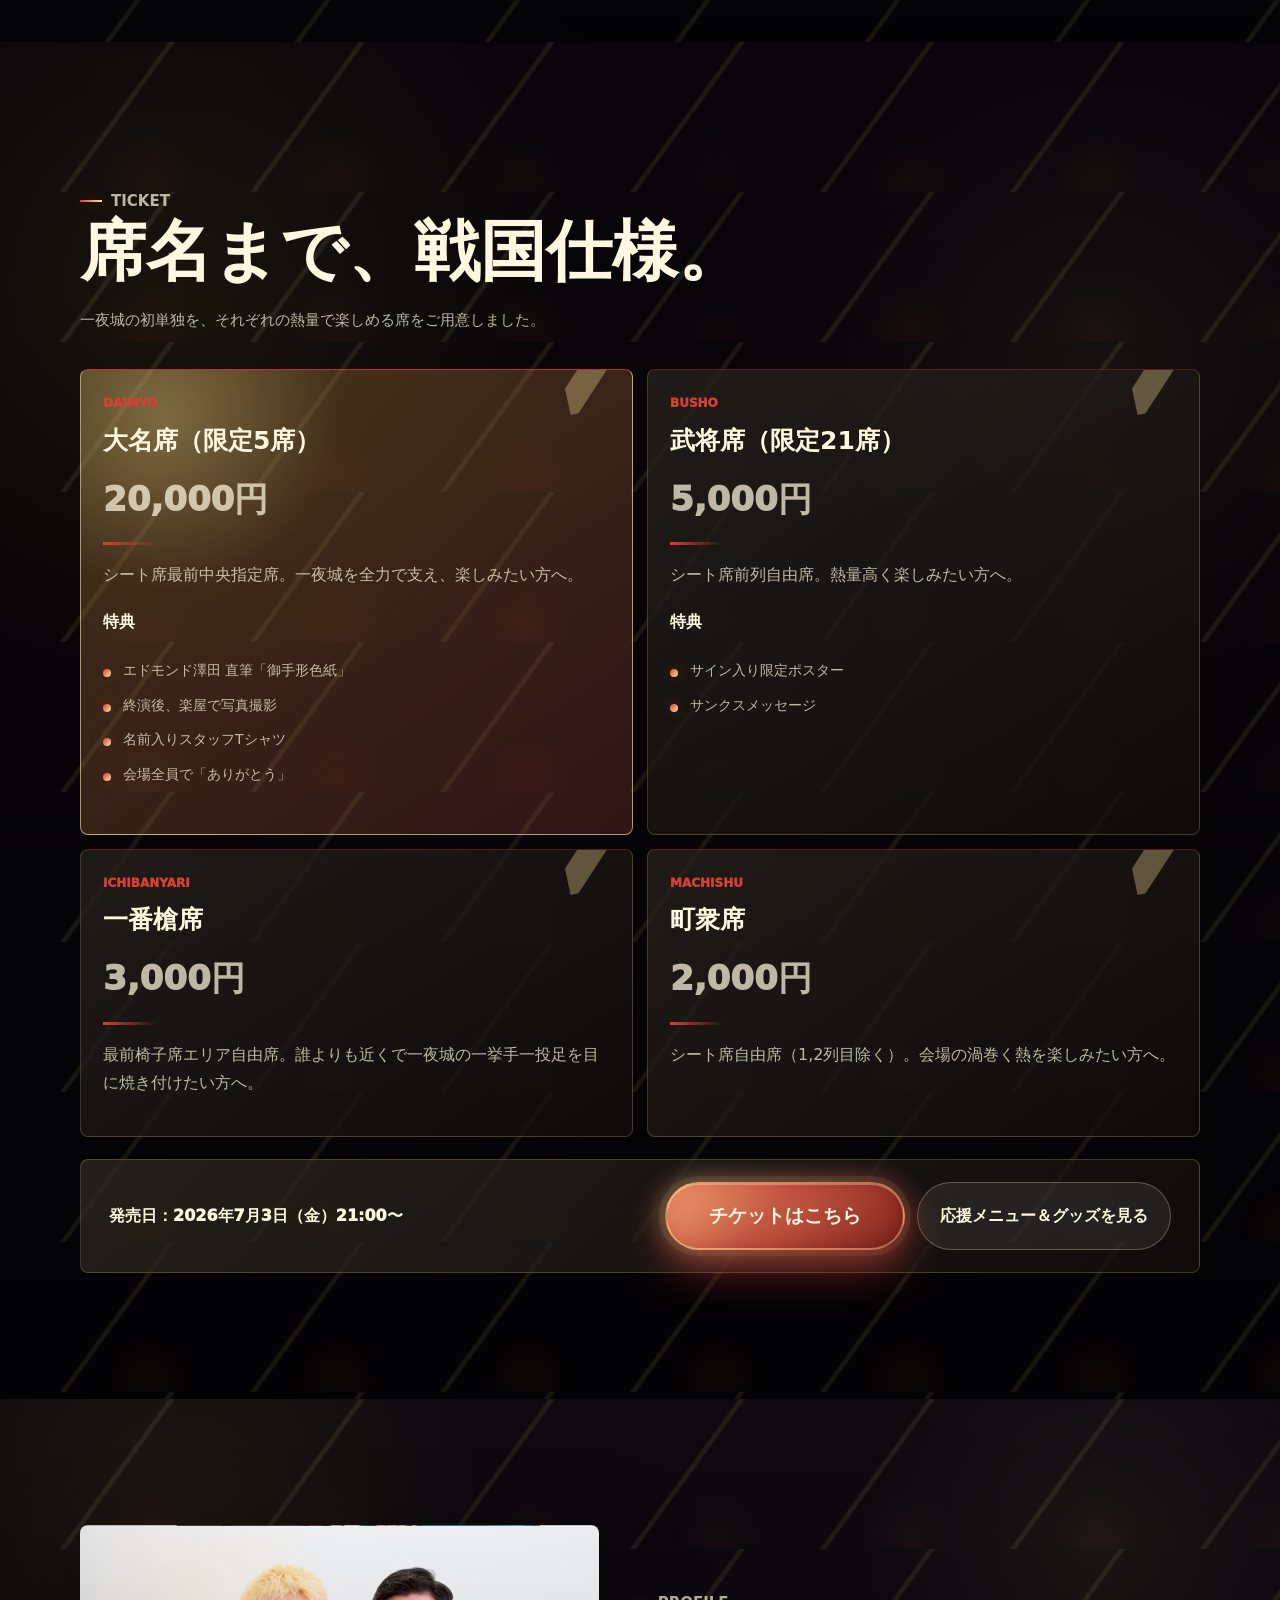
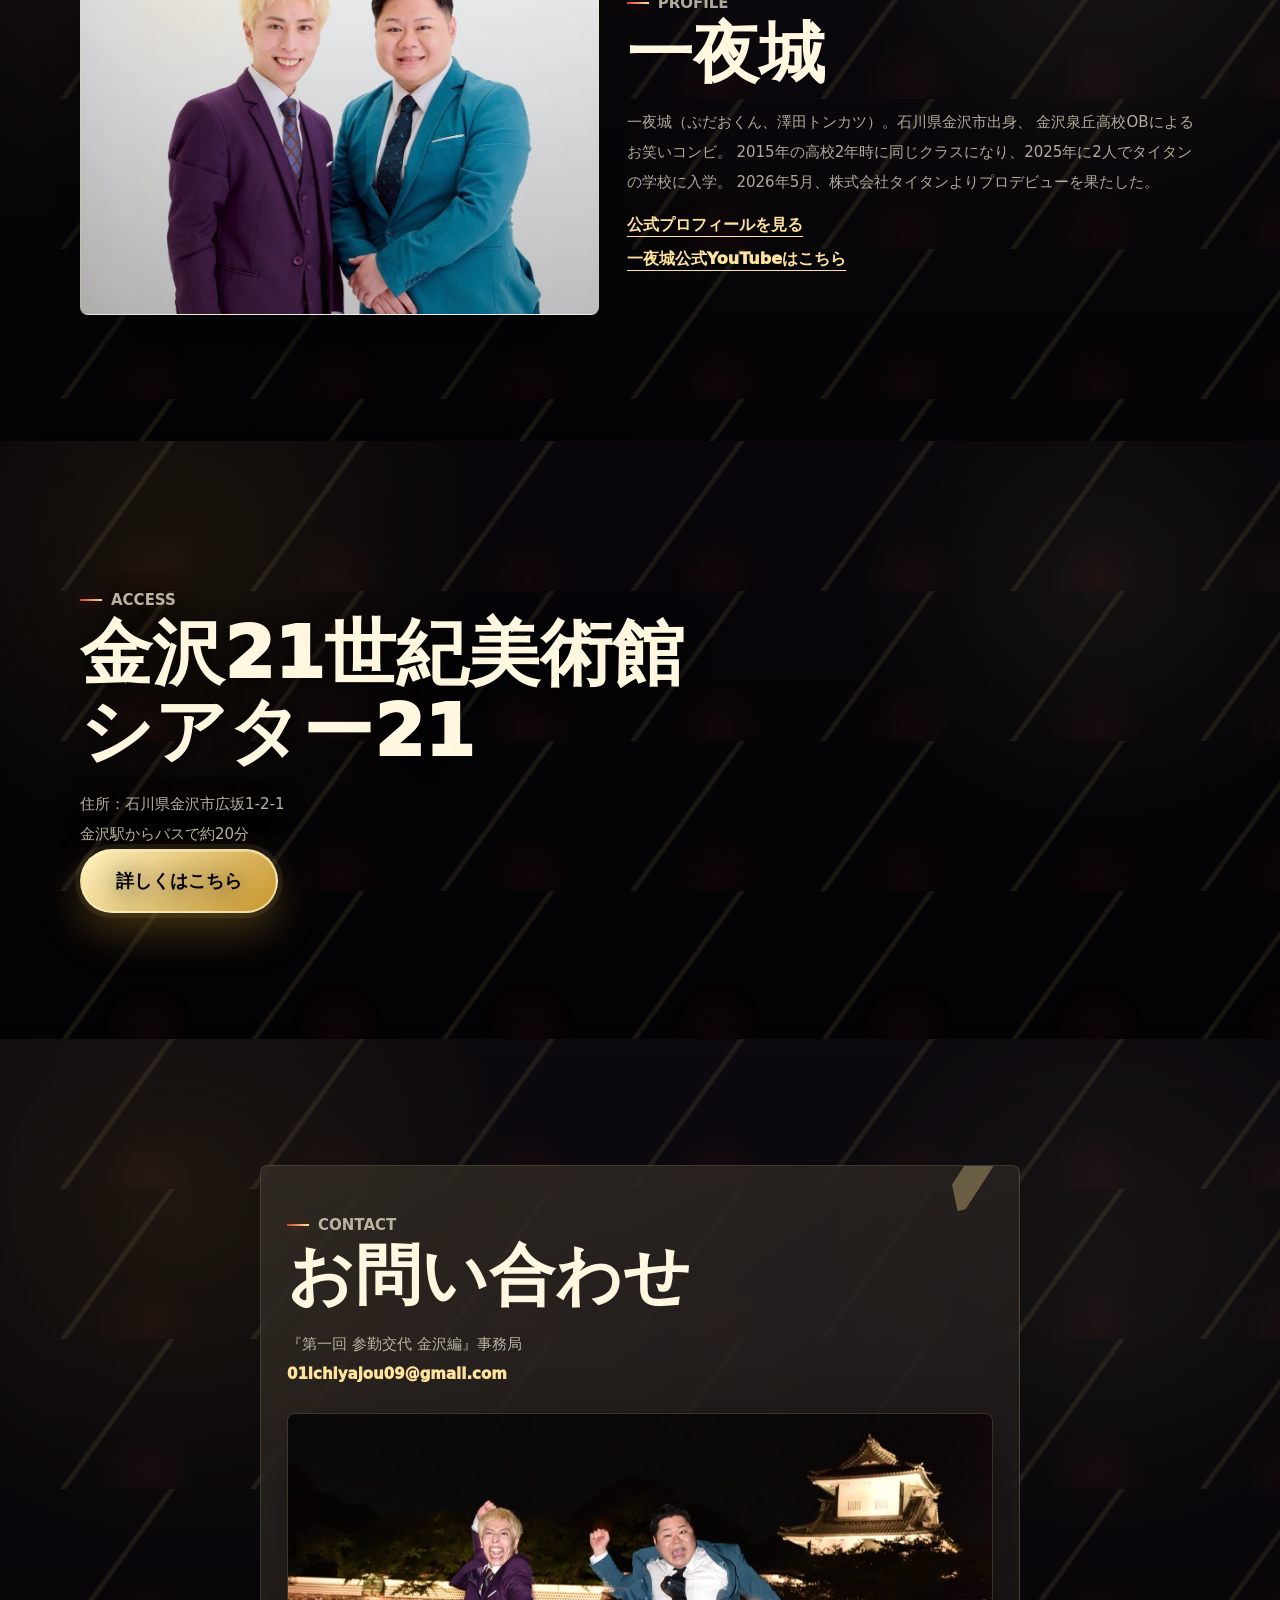
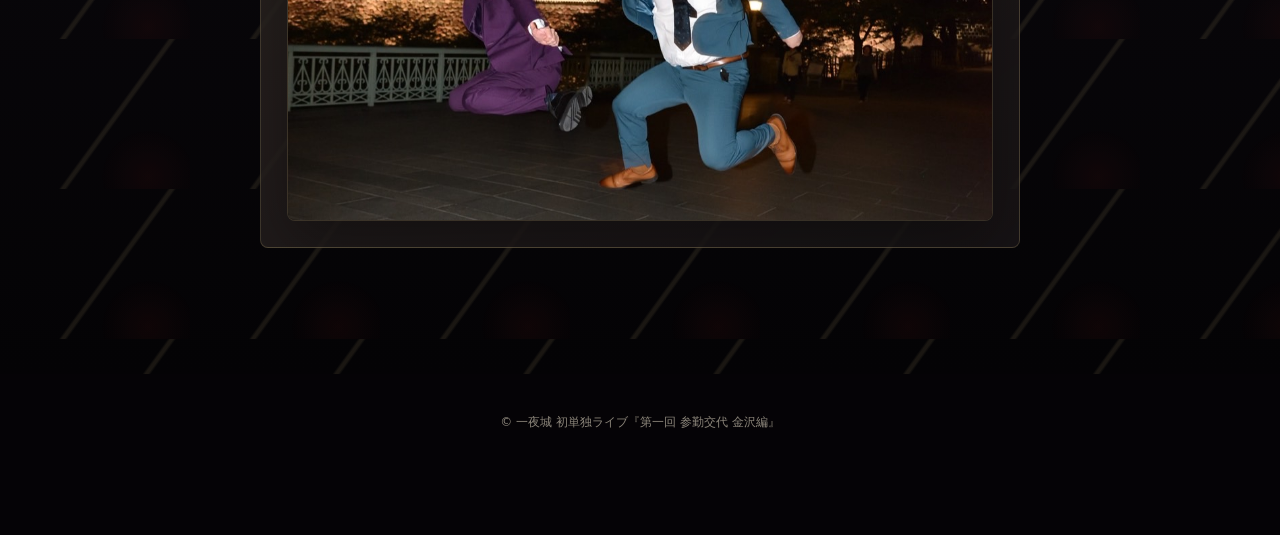
==== commit dde71d12: "Update index.html" ====
--- a/index.html
+++ b/index.html
@@ -241,7 +241,7 @@
           <h2>お問い合わせ</h2>
           <p>
             『第一回 参勤交代 金沢編』事務局<br />
-            <a href="mailto:kyoudaigeinin126@yahoo.co.jp">kyoudaigeinin126@yahoo.co.jp</a>
+            <a href="mailto:01ichiyajou09@gmail.com">01ichiyajou09@gmail.com</a>
           </p>
           <figure class="contact-photo">
             <img src="./contact-bottom-photo-current.jpg" alt="夜の金沢城を背景にジャンプする一夜城の二人" />
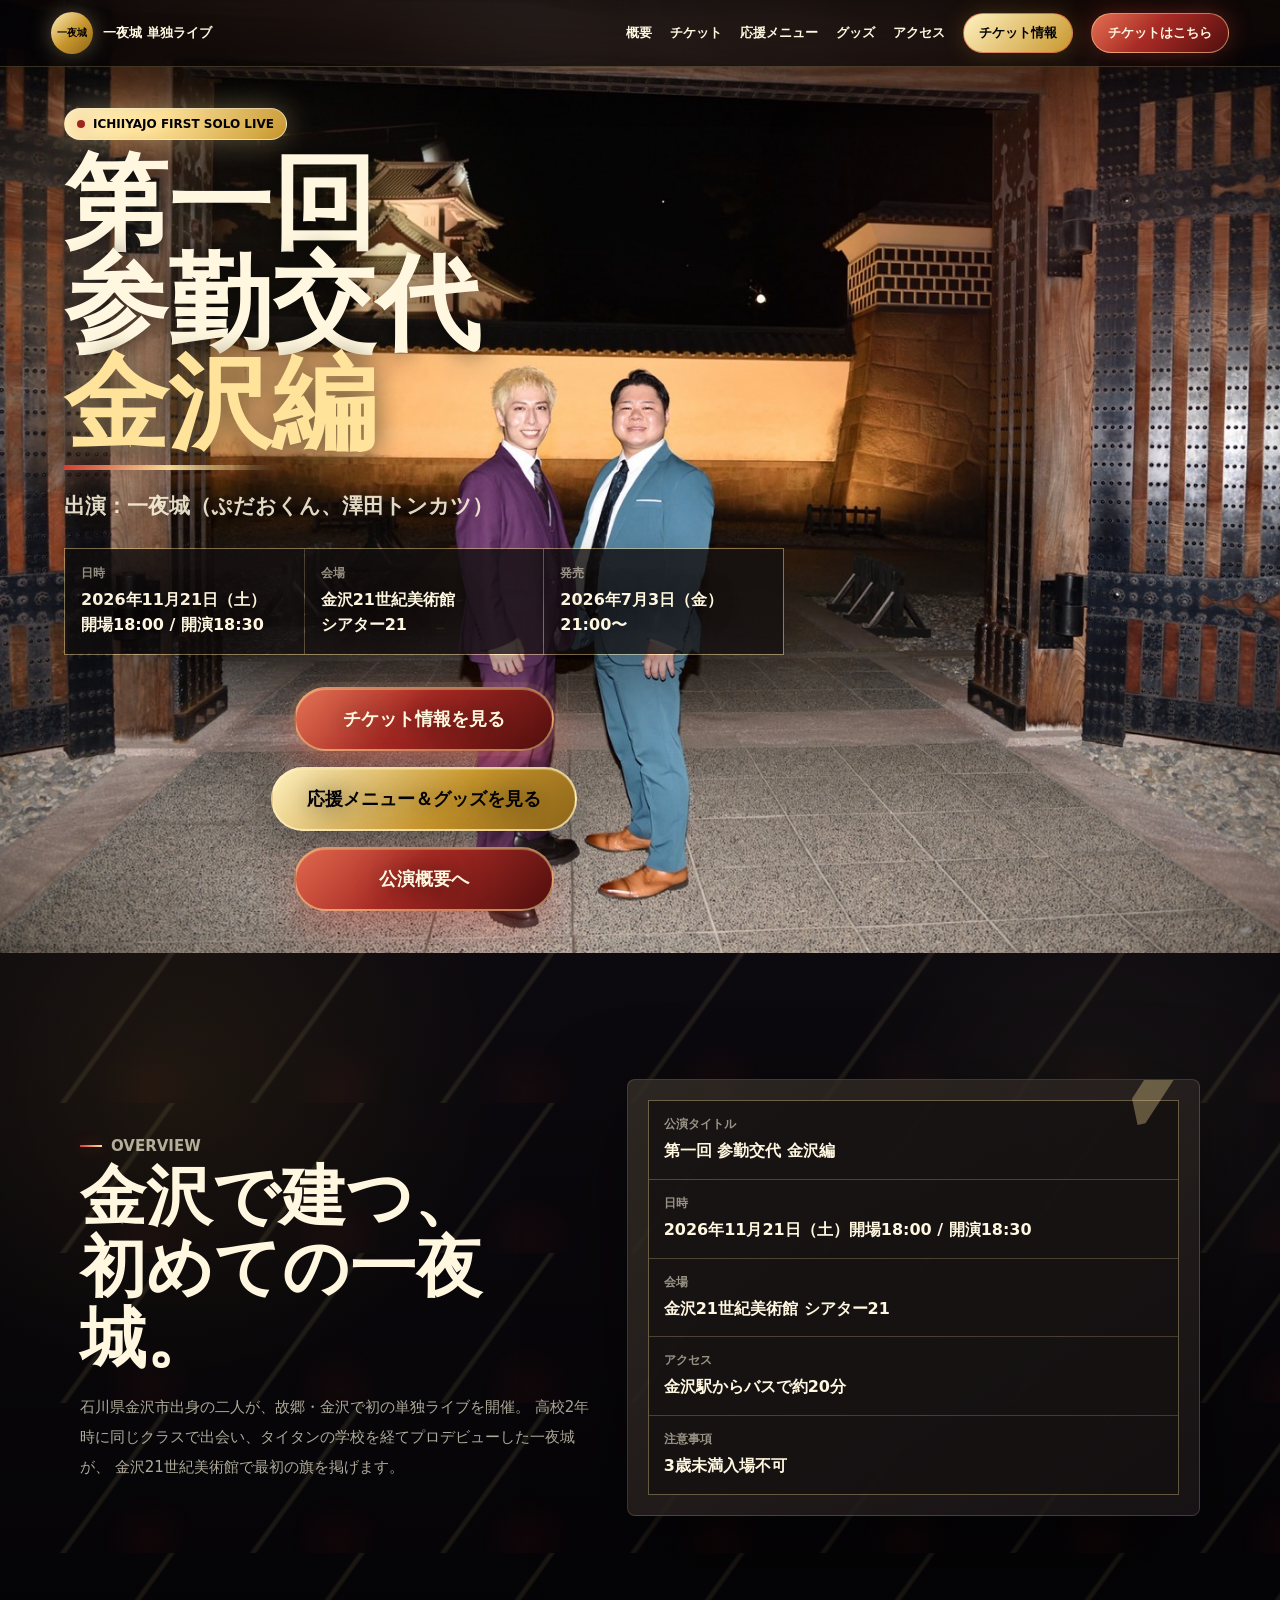
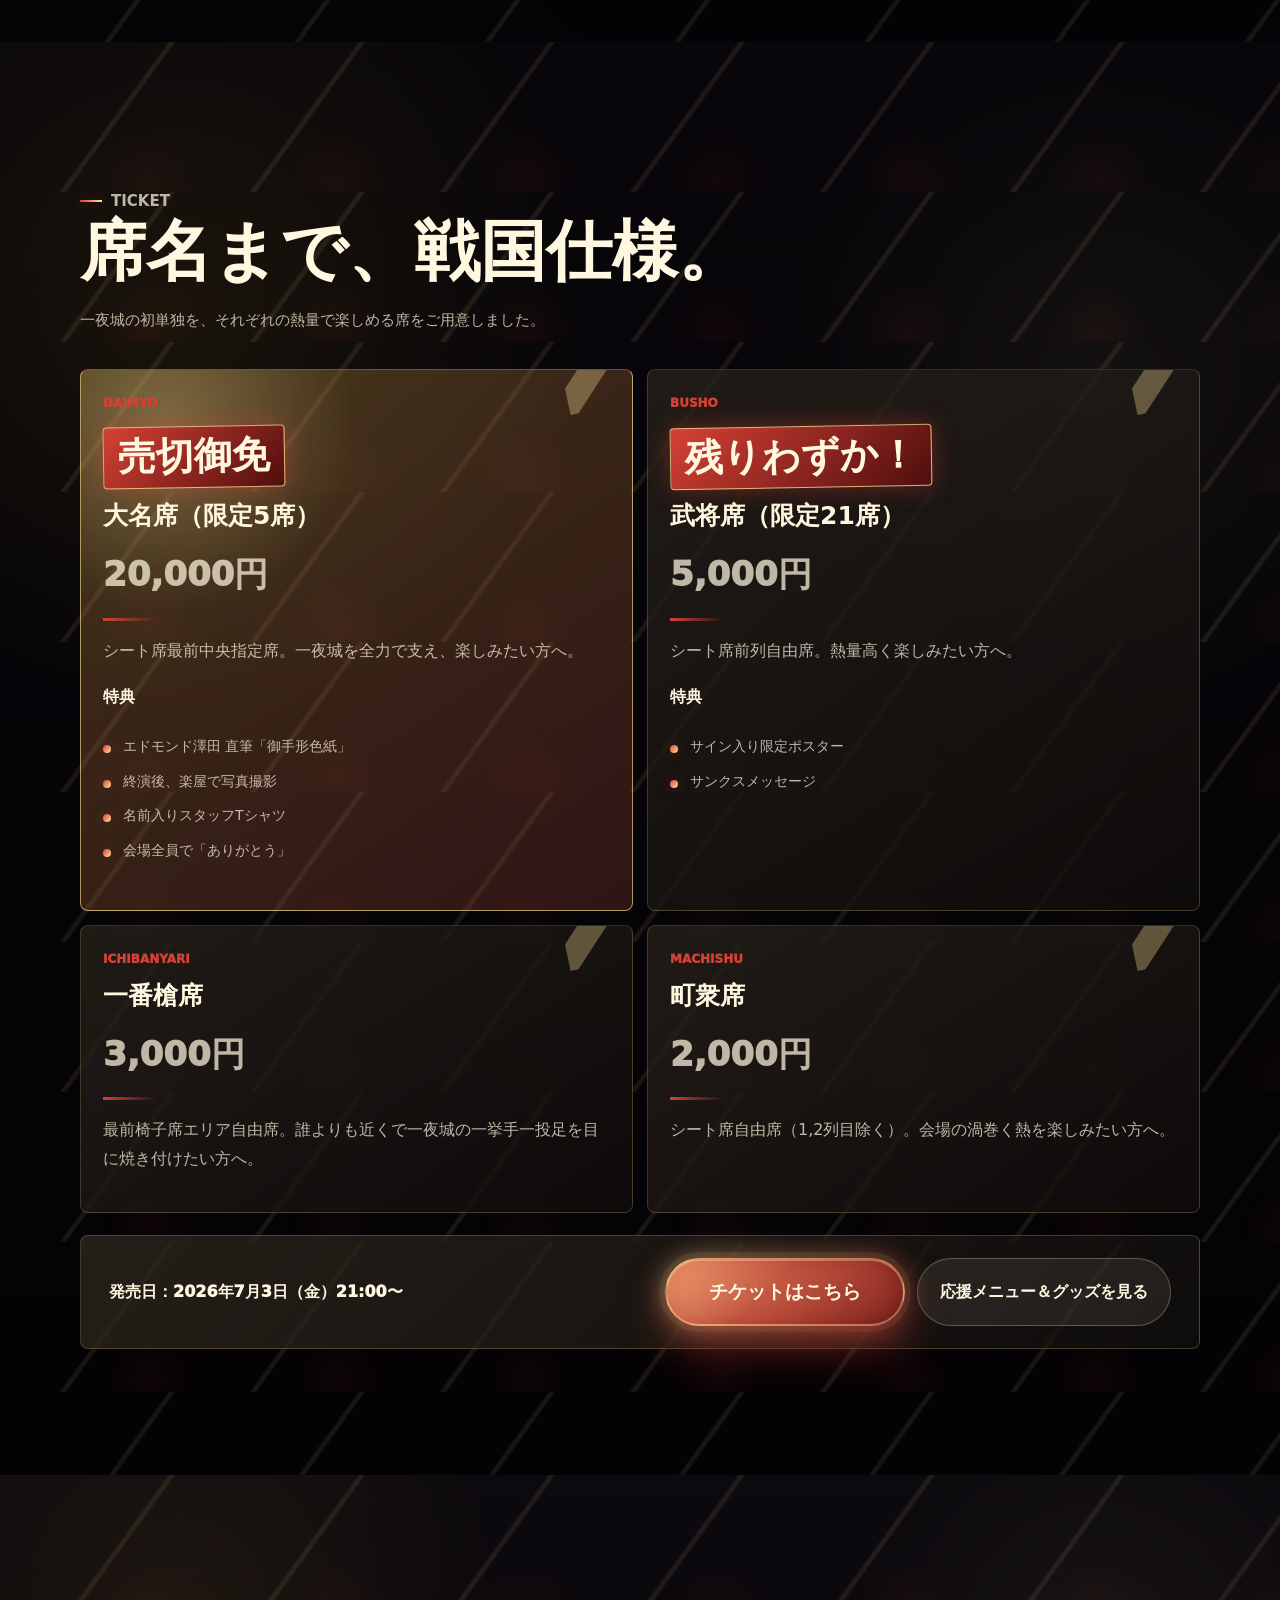
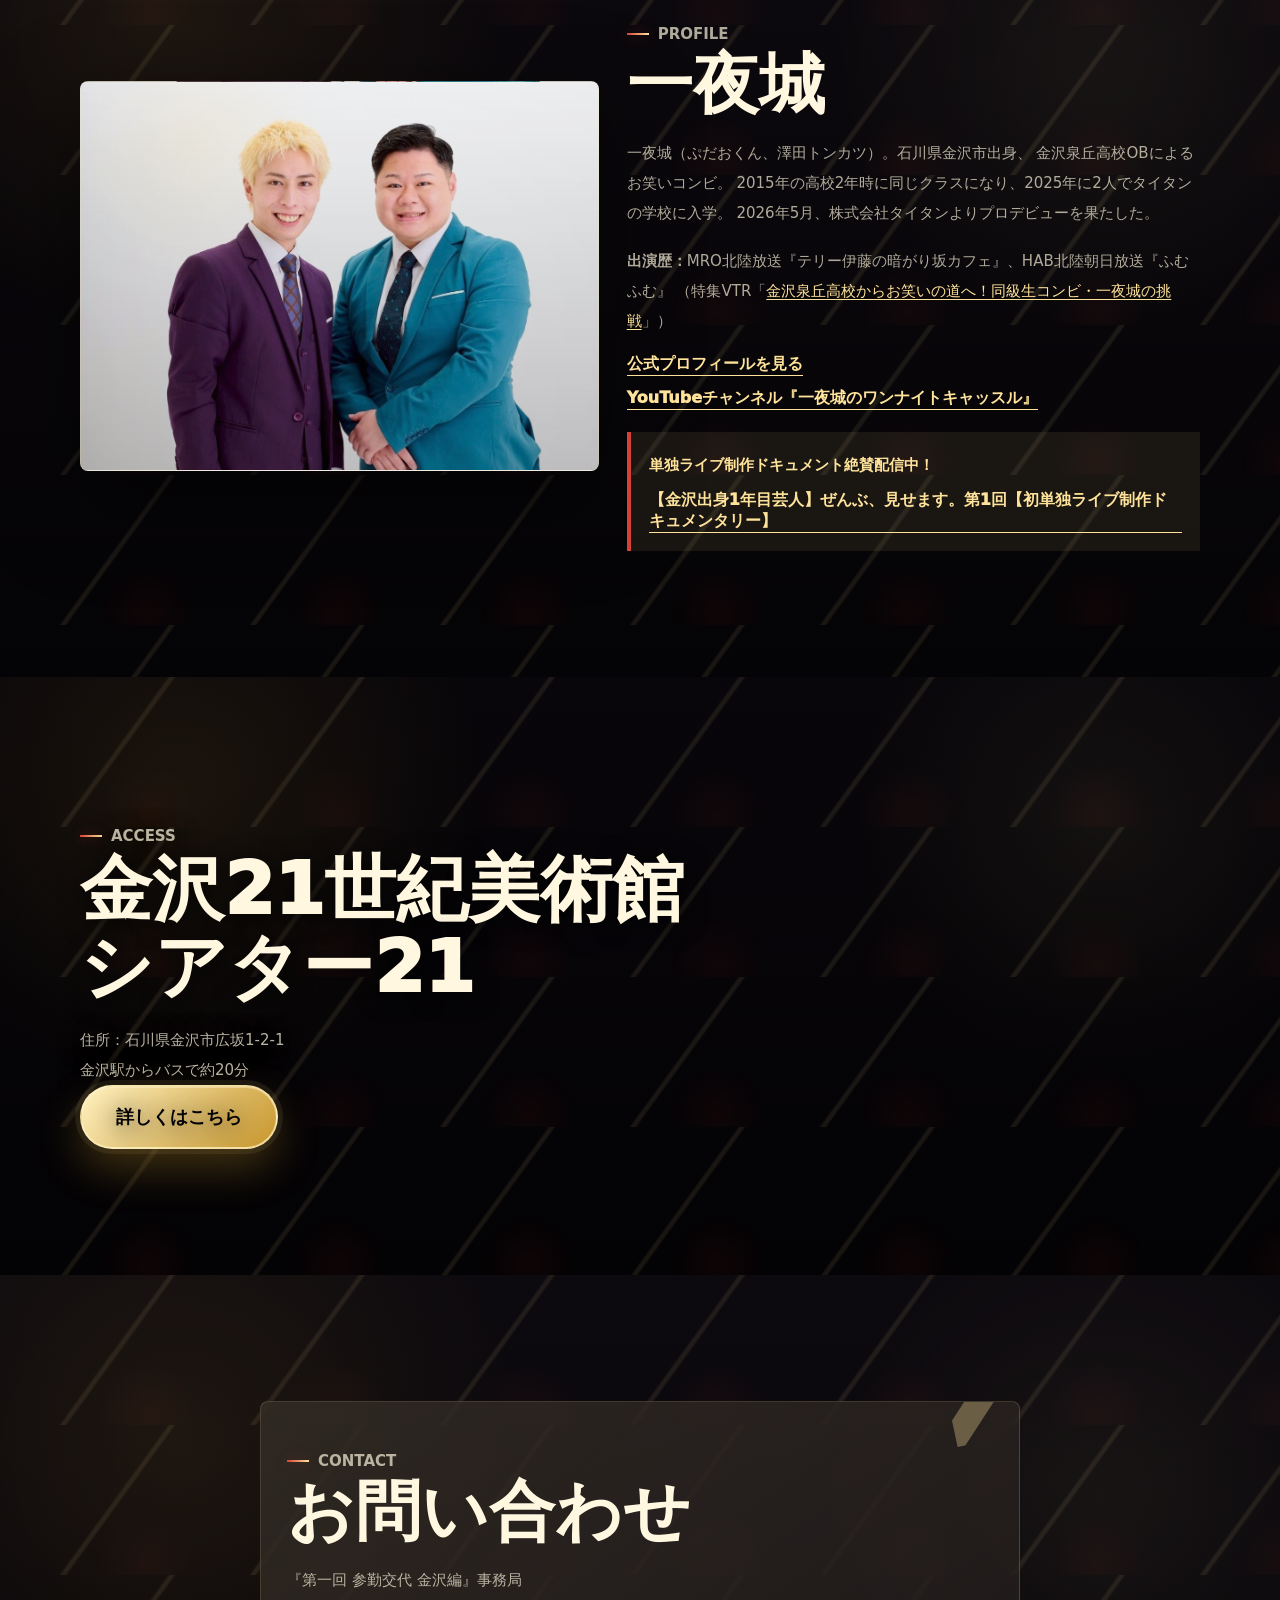
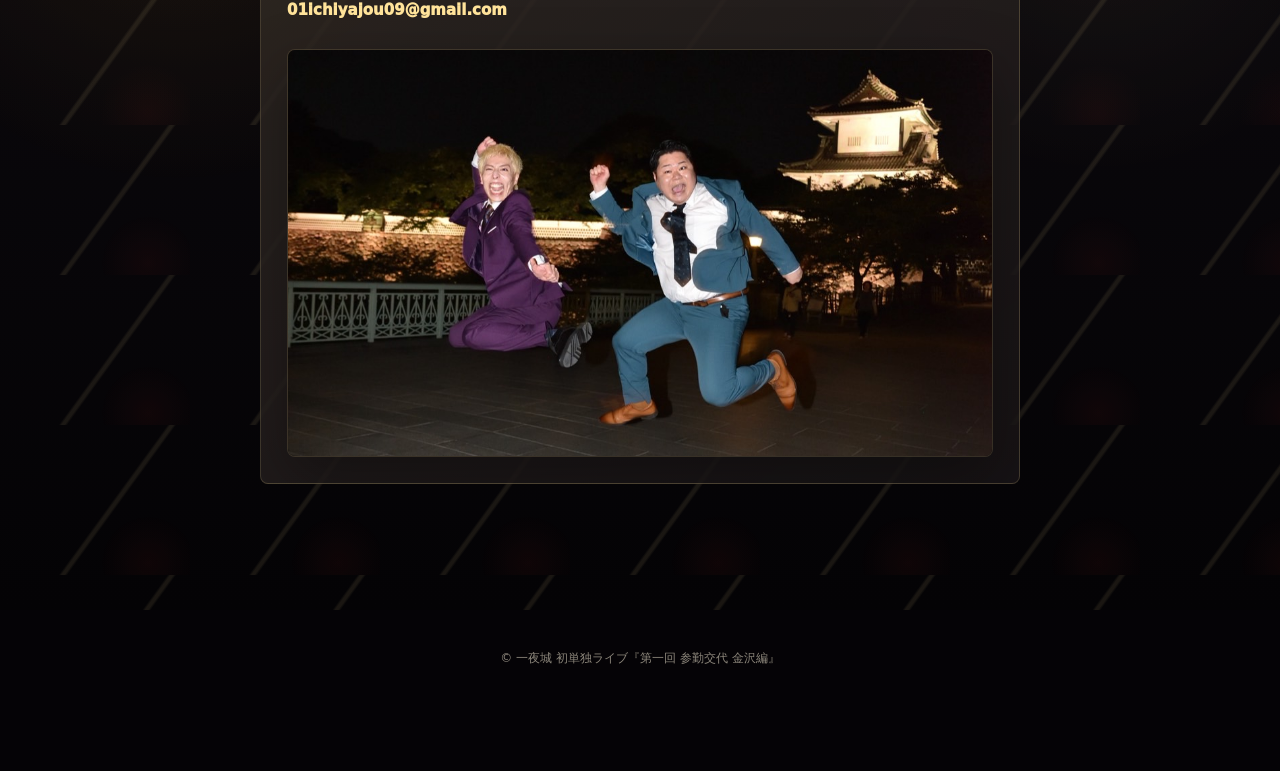
==== commit 5fb605ac: "Add files via upload 一夜城LP 修正依頼分を反映 2026-10-15" ====
--- a/index.html
+++ b/index.html
@@ -10,7 +10,7 @@
     <title>一夜城 初単独ライブ『第一回 参勤交代 金沢編』</title>
     <link rel="preload" href="./hero-firstview-final-current.jpg" as="image" />
     <link rel="preload" href="./hero-firstview-mobile-final2.png" as="image" media="(max-width: 759px)" />
-    <link rel="stylesheet" href="./style.css?v=ticket-visual-img1526-20260629" />
+    <link rel="stylesheet" href="./style.css?v=revision-20261014" />
   </head>
   <body>
     <div class="gold-particles" aria-hidden="true"></div>
@@ -127,6 +127,7 @@
           <div class="ticket-grid">
             <article class="ticket-card ticket-card-premium reveal">
               <span class="ticket-label">DAIMYO</span>
+              <p class="attention-badge">売切御免</p>
               <h3>大名席（限定5席）</h3>
               <p class="ticket-price">20,000円</p>
               <p>シート席最前中央指定席。一夜城を全力で支え、楽しみたい方へ。</p>
@@ -140,6 +141,7 @@
             </article>
             <article class="ticket-card reveal">
               <span class="ticket-label">BUSHO</span>
+              <p class="attention-badge">残りわずか！</p>
               <h3>武将席（限定21席）</h3>
               <p class="ticket-price">5,000円</p>
               <p>シート席前列自由席。熱量高く楽しみたい方へ。</p>
@@ -193,6 +195,10 @@
               金沢泉丘高校OBによるお笑いコンビ。
               2015年の高校2年時に同じクラスになり、2025年に2人でタイタンの学校に入学。
               2026年5月、株式会社タイタンよりプロデビューを果たした。
+            </p>
+            <p>
+              <strong>出演歴：</strong>MRO北陸放送『テリー伊藤の暗がり坂カフェ』、HAB北陸朝日放送『ふむふむ』
+              （特集VTR「<a class="inline-link" href="https://www.youtube.com/watch?si=LB3E0R4LbOU9cECM&amp;v=xF3KtLayqwk&amp;feature=youtu.be" target="_blank" rel="noreferrer">金沢泉丘高校からお笑いの道へ！同級生コンビ・一夜城の挑戦</a>」）
             </p>
             <a
               class="text-link"
@@ -208,8 +214,19 @@
               target="_blank"
               rel="noreferrer"
             >
-              一夜城公式YouTubeはこちら
+              YouTubeチャンネル『一夜城のワンナイトキャッスル』
             </a>
+            <div class="documentary-callout">
+              <p><strong>単独ライブ制作ドキュメント絶賛配信中！</strong></p>
+              <a
+                class="text-link"
+                href="https://www.youtube.com/watch?si=2X4ParsTqcJIILtW&amp;v=kBLUoIZDd-Q&amp;feature=youtu.be"
+                target="_blank"
+                rel="noreferrer"
+              >
+                【金沢出身1年目芸人】ぜんぶ、見せます。第1回【初単独ライブ制作ドキュメンタリー】
+              </a>
+            </div>
           </div>
         </div>
       </section>
--- a/style.css
+++ b/style.css
@@ -516,6 +516,26 @@
   line-height: 1.8;
 }
 
+.attention-badge,
+.plan-alerts p,
+.support-intro-emphasis {
+  color: var(--paper) !important;
+  font-weight: 950;
+}
+
+.attention-badge {
+  width: fit-content;
+  margin: 14px 0 4px !important;
+  padding: 9px 14px;
+  background: linear-gradient(135deg, var(--red-bright), var(--red-deep));
+  border: 1px solid rgba(255, 227, 154, 0.74);
+  border-radius: 4px;
+  box-shadow: 0 0 24px rgba(213, 65, 53, 0.4);
+  font-size: clamp(24px, 4vw, 38px);
+  line-height: 1.1 !important;
+  transform: rotate(-1deg);
+}
+
 .benefit-heading {
   margin: 18px 0 0 !important;
   color: var(--paper) !important;
@@ -597,6 +617,28 @@
 
 .text-link + .text-link {
   margin-top: 12px;
+}
+
+.inline-link {
+  color: var(--gold-bright);
+  text-decoration: underline;
+  text-underline-offset: 3px;
+}
+
+.documentary-callout {
+  margin-top: 22px;
+  padding: 18px;
+  border-left: 4px solid var(--red-bright);
+  background: rgba(255, 227, 154, 0.08);
+}
+
+.documentary-callout p {
+  margin: 0;
+  color: var(--gold-bright);
+}
+
+.documentary-callout .text-link {
+  margin-top: 10px;
 }
 
 .access-section {
@@ -861,6 +903,28 @@
   line-height: 1.16;
 }
 
+.support-intro-emphasis {
+  font-size: clamp(19px, 3vw, 28px) !important;
+  line-height: 1.55 !important;
+}
+
+.plan-alerts {
+  display: grid;
+  gap: 8px;
+  margin-top: 18px;
+}
+
+.plan-alerts p {
+  margin: 0;
+  padding: 10px 12px;
+  background: linear-gradient(135deg, rgba(213, 65, 53, 0.94), rgba(79, 14, 13, 0.96));
+  border: 1px solid rgba(255, 227, 154, 0.62);
+  border-radius: 4px;
+  font-size: clamp(20px, 3.3vw, 30px);
+  line-height: 1.25;
+  box-shadow: 0 0 24px rgba(213, 65, 53, 0.26);
+}
+
 .goods-card h3 {
   font-size: clamp(22px, 4vw, 30px);
 }
@@ -913,6 +977,43 @@
   margin: 16px 0 24px;
   color: var(--paper-muted);
   line-height: 1.85;
+}
+
+.goods-card-featured {
+  border-color: rgba(255, 227, 154, 0.74);
+  background:
+    radial-gradient(circle at 12% 10%, rgba(255, 227, 154, 0.28), transparent 30%),
+    linear-gradient(145deg, rgba(200, 151, 45, 0.24), rgba(159, 39, 34, 0.24)),
+    rgba(8, 6, 10, 0.88);
+}
+
+.goods-photo {
+  overflow: hidden;
+  margin: 16px 0 0;
+  border: 1px solid var(--line-light);
+  border-radius: 6px;
+  background: rgba(255, 255, 255, 0.08);
+}
+
+.goods-photo img {
+  display: block;
+  width: 100%;
+  aspect-ratio: 1 / 1;
+  object-fit: cover;
+}
+
+.goods-photo-pair {
+  display: grid;
+  grid-template-columns: repeat(2, minmax(0, 1fr));
+  gap: 6px;
+}
+
+.goods-price {
+  margin: 12px 0 0 !important;
+  color: var(--gold-bright) !important;
+  font-size: clamp(26px, 4vw, 36px);
+  font-weight: 950;
+  line-height: 1.1 !important;
 }
 
 .goods-card .text-link {
@@ -1102,6 +1203,10 @@
 
   .goods-grid {
     grid-template-columns: repeat(4, minmax(0, 1fr));
+  }
+
+  .goods-card-featured {
+    grid-column: span 2;
   }
 }
 
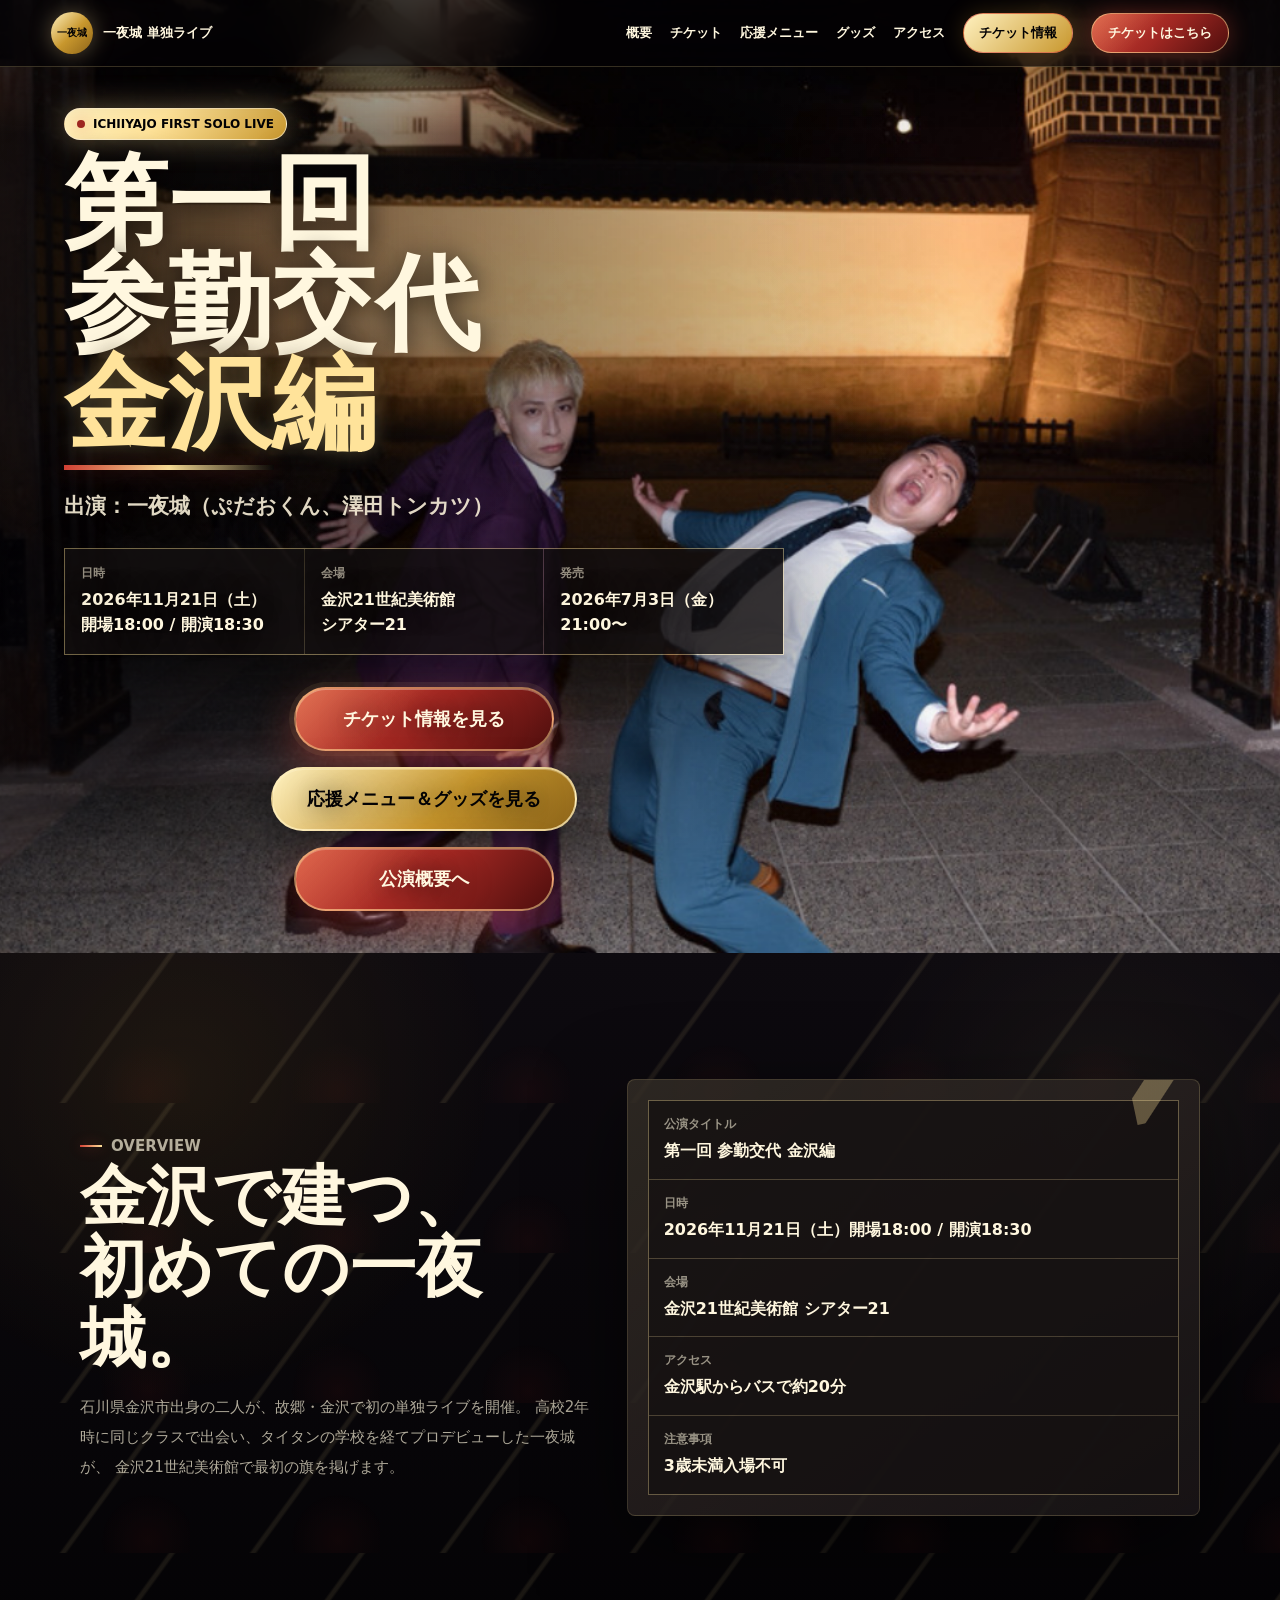
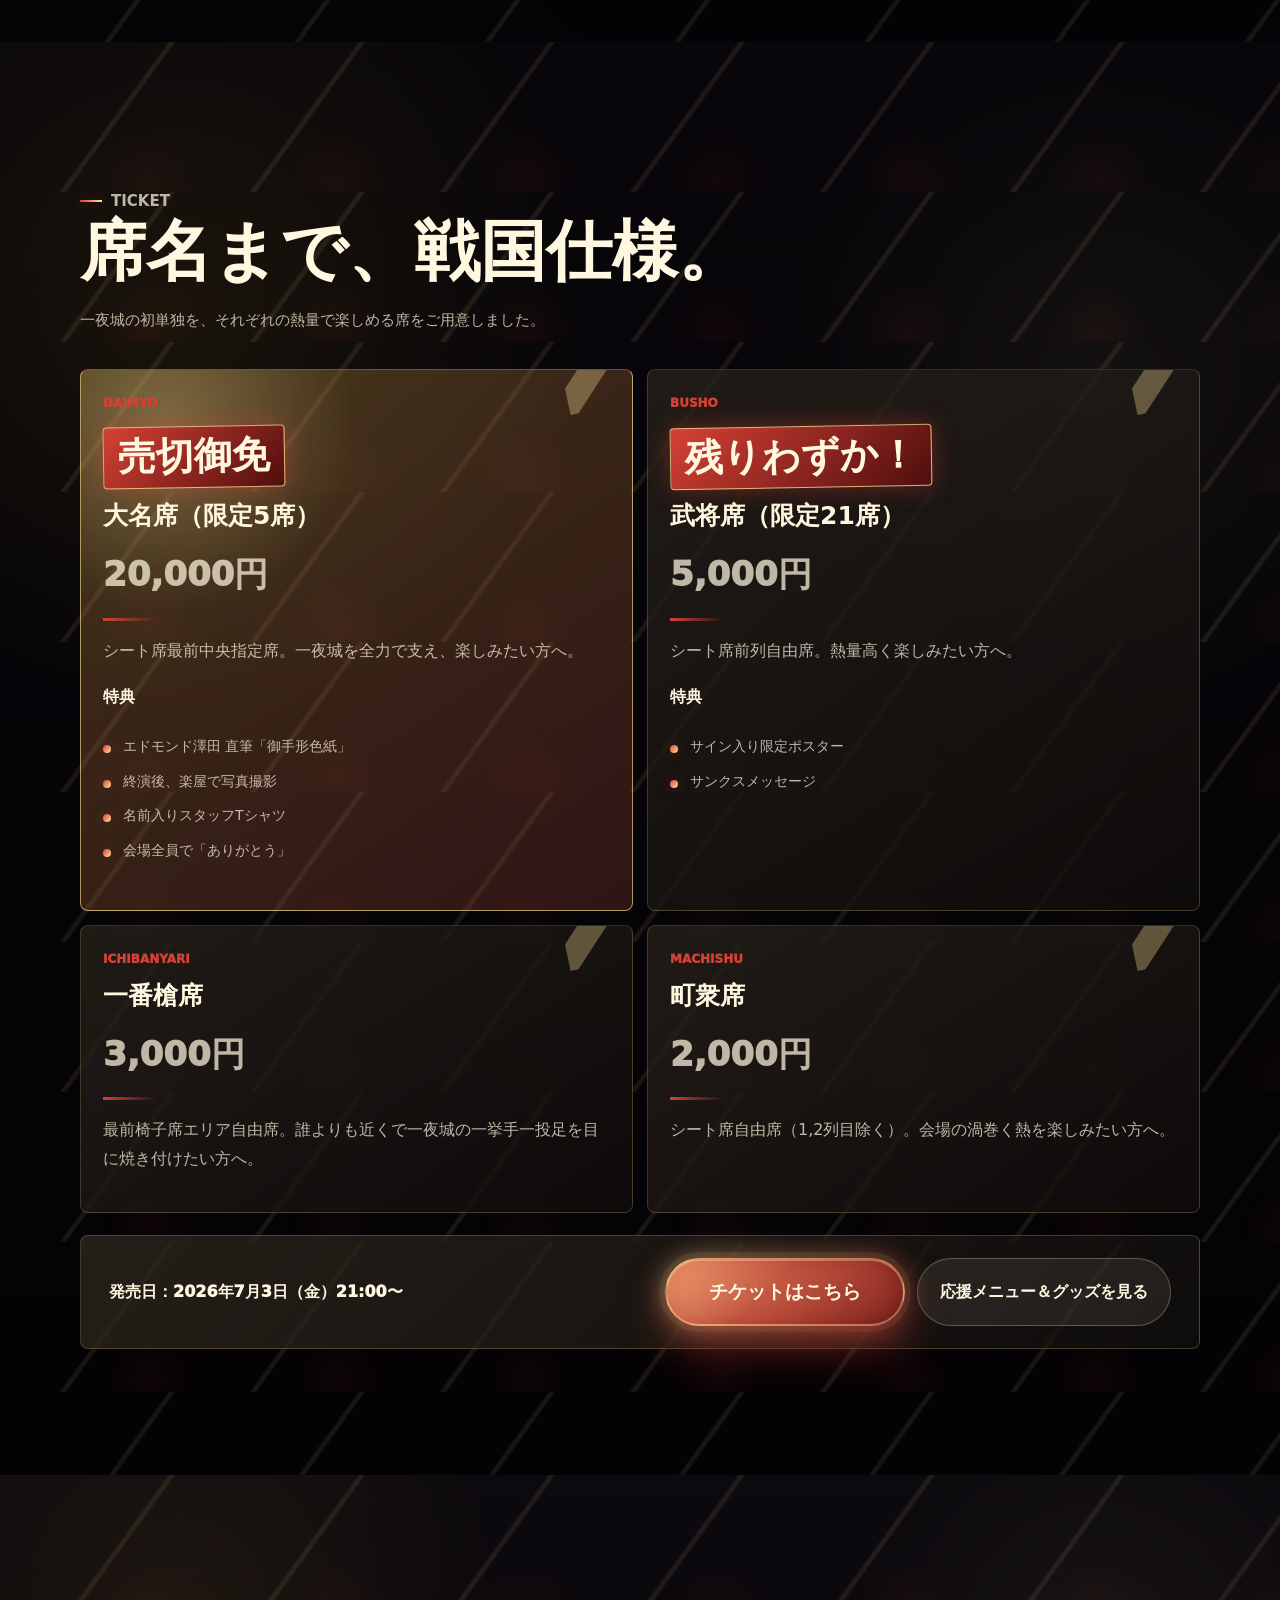
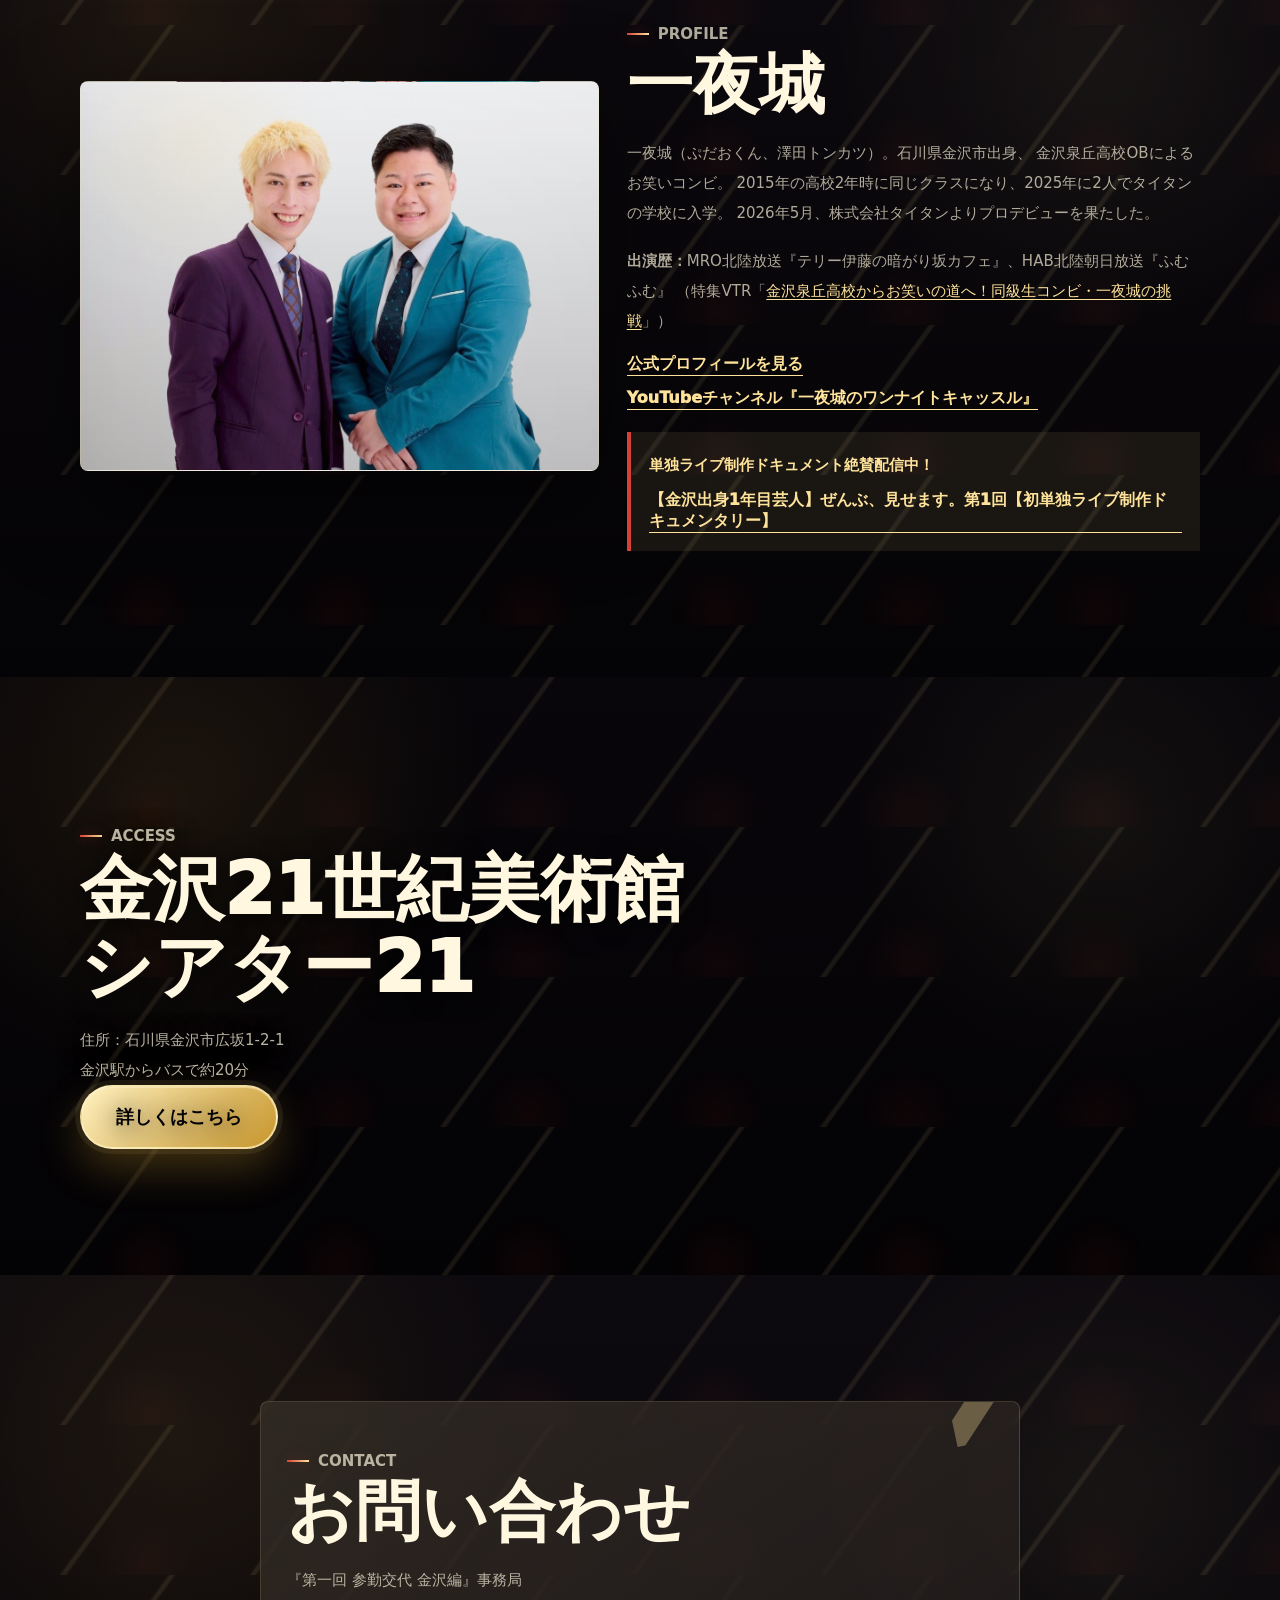
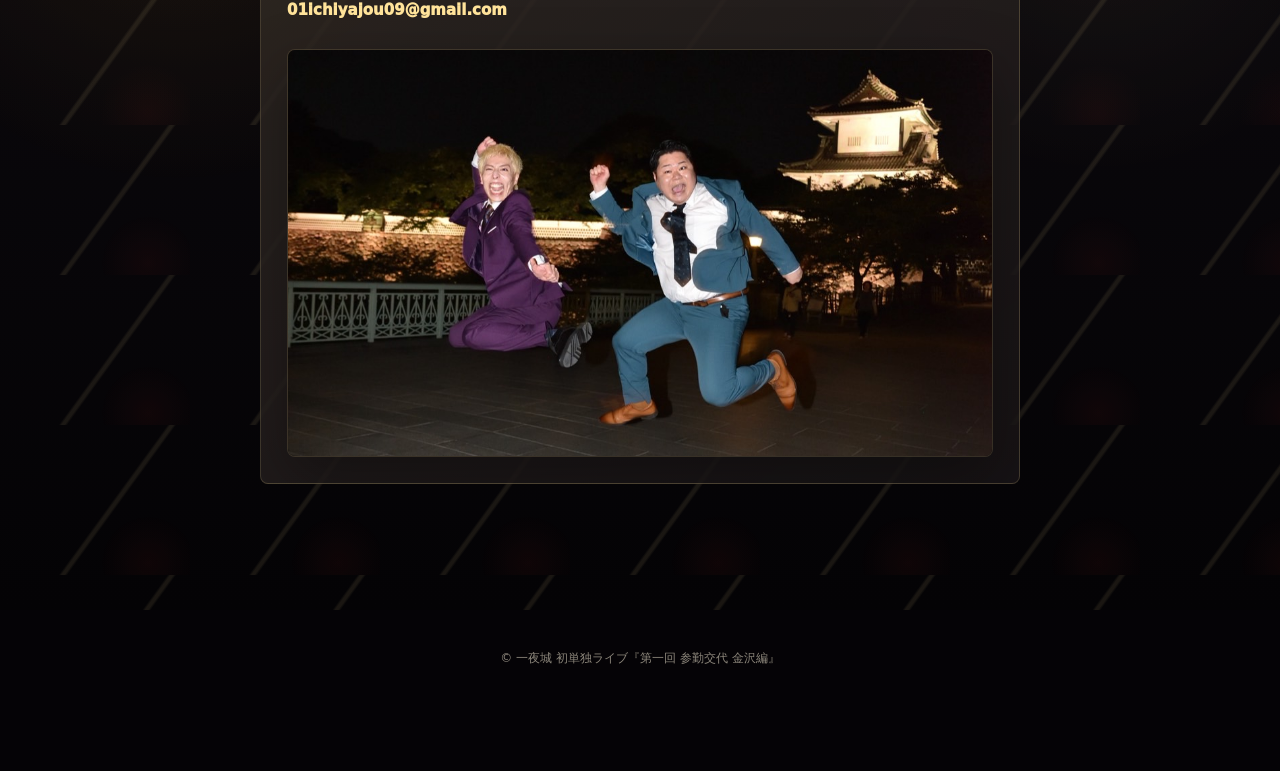
==== commit 5c4082ef: "Add files via upload" ====
--- a/index.html
+++ b/index.html
@@ -8,9 +8,9 @@
       content="一夜城初の単独ライブ『第一回 参勤交代 金沢編』。2026年11月21日(土)、金沢21世紀美術館 シアター21にて開催。"
     />
     <title>一夜城 初単独ライブ『第一回 参勤交代 金沢編』</title>
-    <link rel="preload" href="./hero-firstview-final-current.jpg" as="image" />
-    <link rel="preload" href="./hero-firstview-mobile-final2.png" as="image" media="(max-width: 759px)" />
-    <link rel="stylesheet" href="./style.css?v=revision-20261014" />
+    <link rel="preload" href="./hero-firstview-desktop.png" as="image" media="(min-width: 760px)" />
+    <link rel="preload" href="./hero-firstview-smartphone.png" as="image" media="(max-width: 759px)" />
+    <link rel="stylesheet" href="./style.css?v=mobile-reference-20261025" />
   </head>
   <body>
     <div class="gold-particles" aria-hidden="true"></div>
@@ -46,6 +46,7 @@
         <div class="hero-shade" aria-hidden="true"></div>
 
         <div class="hero-content">
+          <div class="hero-heading">
           <p class="eyebrow reveal reveal-delay-1">ICHIIYAJO FIRST SOLO LIVE</p>
           <h1 class="hero-title reveal reveal-delay-2">
             第一回<br />
@@ -53,6 +54,7 @@
             <span>金沢編</span>
           </h1>
           <p class="hero-performer reveal reveal-delay-3">出演：一夜城（ぷだおくん、澤田トンカツ）</p>
+          </div>
           <dl class="hero-info reveal reveal-delay-3">
             <div>
               <dt>日時</dt>
--- a/style.css
+++ b/style.css
@@ -166,7 +166,7 @@
 
 .hero-image {
   z-index: -3;
-  background: url("./hero-firstview-final-current.jpg") center center / cover;
+  background: url("./hero-firstview-desktop.png") center center / cover;
   background-repeat: no-repeat;
   background-color: var(--black);
 }
@@ -174,6 +174,7 @@
 .hero-shade {
   z-index: -2;
   background:
+    linear-gradient(90deg, rgba(3, 2, 4, 0.8), rgba(3, 2, 4, 0.3) 48%, transparent 75%),
     radial-gradient(circle at 18% 32%, rgba(255, 227, 154, 0.08), transparent 28%),
     radial-gradient(circle at 82% 24%, rgba(213, 65, 53, 0.08), transparent 24%);
   mask-image: linear-gradient(180deg, transparent, black 14%, black 78%, transparent);
@@ -1002,6 +1003,28 @@
   object-fit: cover;
 }
 
+.goods-photo-contain img {
+  aspect-ratio: 3 / 4;
+  object-fit: contain;
+  background: #fff;
+}
+
+.goods-photo-wide img {
+  aspect-ratio: 4 / 1;
+  object-fit: contain;
+  background: #fff;
+}
+
+.goods-essential {
+  width: fit-content;
+  margin: 16px 0 0 !important;
+  color: var(--gold-bright) !important;
+  font-size: clamp(28px, 5vw, 44px);
+  font-weight: 950;
+  line-height: 1.1 !important;
+  text-shadow: 0 0 24px rgba(255, 227, 154, 0.34);
+}
+
 .goods-photo-pair {
   display: grid;
   grid-template-columns: repeat(2, minmax(0, 1fr));
@@ -1283,14 +1306,34 @@
   .hero {
     align-items: start;
     min-height: 100svh;
-    padding-top: clamp(300px, 42svh, 420px);
+    padding-top: 140px;
     padding-bottom: 28px;
   }
 
   .hero-image {
-    background: url("./hero-firstview-mobile-final2.png") center top / contain;
+    background: url("./hero-firstview-desktop.png") center top / cover;
+    top: 104px;
+    height: 125vw;
     background-repeat: no-repeat;
     background-color: var(--black);
+  }
+
+  .hero-shade {
+    background: linear-gradient(90deg, rgba(3, 2, 4, 0.58), transparent 82%);
+    top: 104px;
+    height: 125vw;
+    mask-image: none;
+  }
+
+  .hero-heading {
+    min-height: max(250px, calc(125vw - 36px));
+    padding-bottom: 24px;
+  }
+
+  .hero .eyebrow {
+    font-size: clamp(9px, 2.5vw, 12px);
+    padding: 7px 9px;
+    margin-bottom: 12px;
   }
 
   .hero-support-cta {
@@ -1320,12 +1363,13 @@
 
   .hero-title {
     max-width: 100%;
-    font-size: clamp(38px, 12vw, 58px);
+    font-size: clamp(34px, 10vw, 58px);
     line-height: 1.02;
   }
 
   .hero-performer {
-    margin-top: 16px;
+    margin-top: clamp(88px, 24vw, 160px);
+    font-size: clamp(11px, 3vw, 16px);
   }
 
   .hero-info {
@@ -1496,3 +1540,87 @@
     display: none;
   }
 }
+
+/* Mobile first view aligned to the supplied layout reference. */
+@media (max-width: 759px) {
+  .hero {
+    padding: 0 0 28px;
+    align-items: start;
+  }
+
+  .hero-image {
+    top: 104px;
+    height: calc(104px + 106.7vw);
+    background-image: url("./hero-firstview-smartphone.png");
+    background-size: 100% auto;
+    background-position: center calc(-18.3vw);
+  }
+
+  .hero-shade {
+    top: 104px;
+    height: calc(104px + 106.7vw);
+    background: linear-gradient(90deg, rgba(3, 2, 4, 0.32), transparent 76%);
+  }
+
+  .hero-content {
+    width: 100%;
+    padding: 0;
+  }
+
+  .hero-heading {
+    position: relative;
+    min-height: 0;
+    height: calc(104px + 99vw);
+    padding: 0;
+  }
+
+  .hero .eyebrow {
+    position: absolute;
+    top: calc(104px + 7.8vw);
+    left: 5vw;
+    margin: 0;
+    padding: 1.1vw 1.6vw;
+    font-size: 2.35vw;
+    line-height: 1.4;
+    white-space: nowrap;
+  }
+
+  .hero .eyebrow::before {
+    width: 1.4vw;
+    height: 1.4vw;
+    margin-right: 1.4vw;
+  }
+
+  .hero-title {
+    position: absolute;
+    top: calc(104px + 16.5vw);
+    left: 5vw;
+    margin: 0;
+    width: 54vw;
+    max-width: none;
+    font-size: 10vw;
+    line-height: 1.02;
+  }
+
+  .hero-title span::after {
+    width: 37vw;
+    height: 0.9vw;
+    margin-top: 2vw;
+  }
+
+  .hero-performer {
+    position: absolute;
+    top: calc(104px + 53.6vw);
+    left: 5vw;
+    margin: 0;
+    font-size: 2.8vw;
+    line-height: 1.5;
+    white-space: nowrap;
+  }
+
+  .hero-info,
+  .hero-actions {
+    margin-left: 5vw;
+    margin-right: 5vw;
+  }
+}
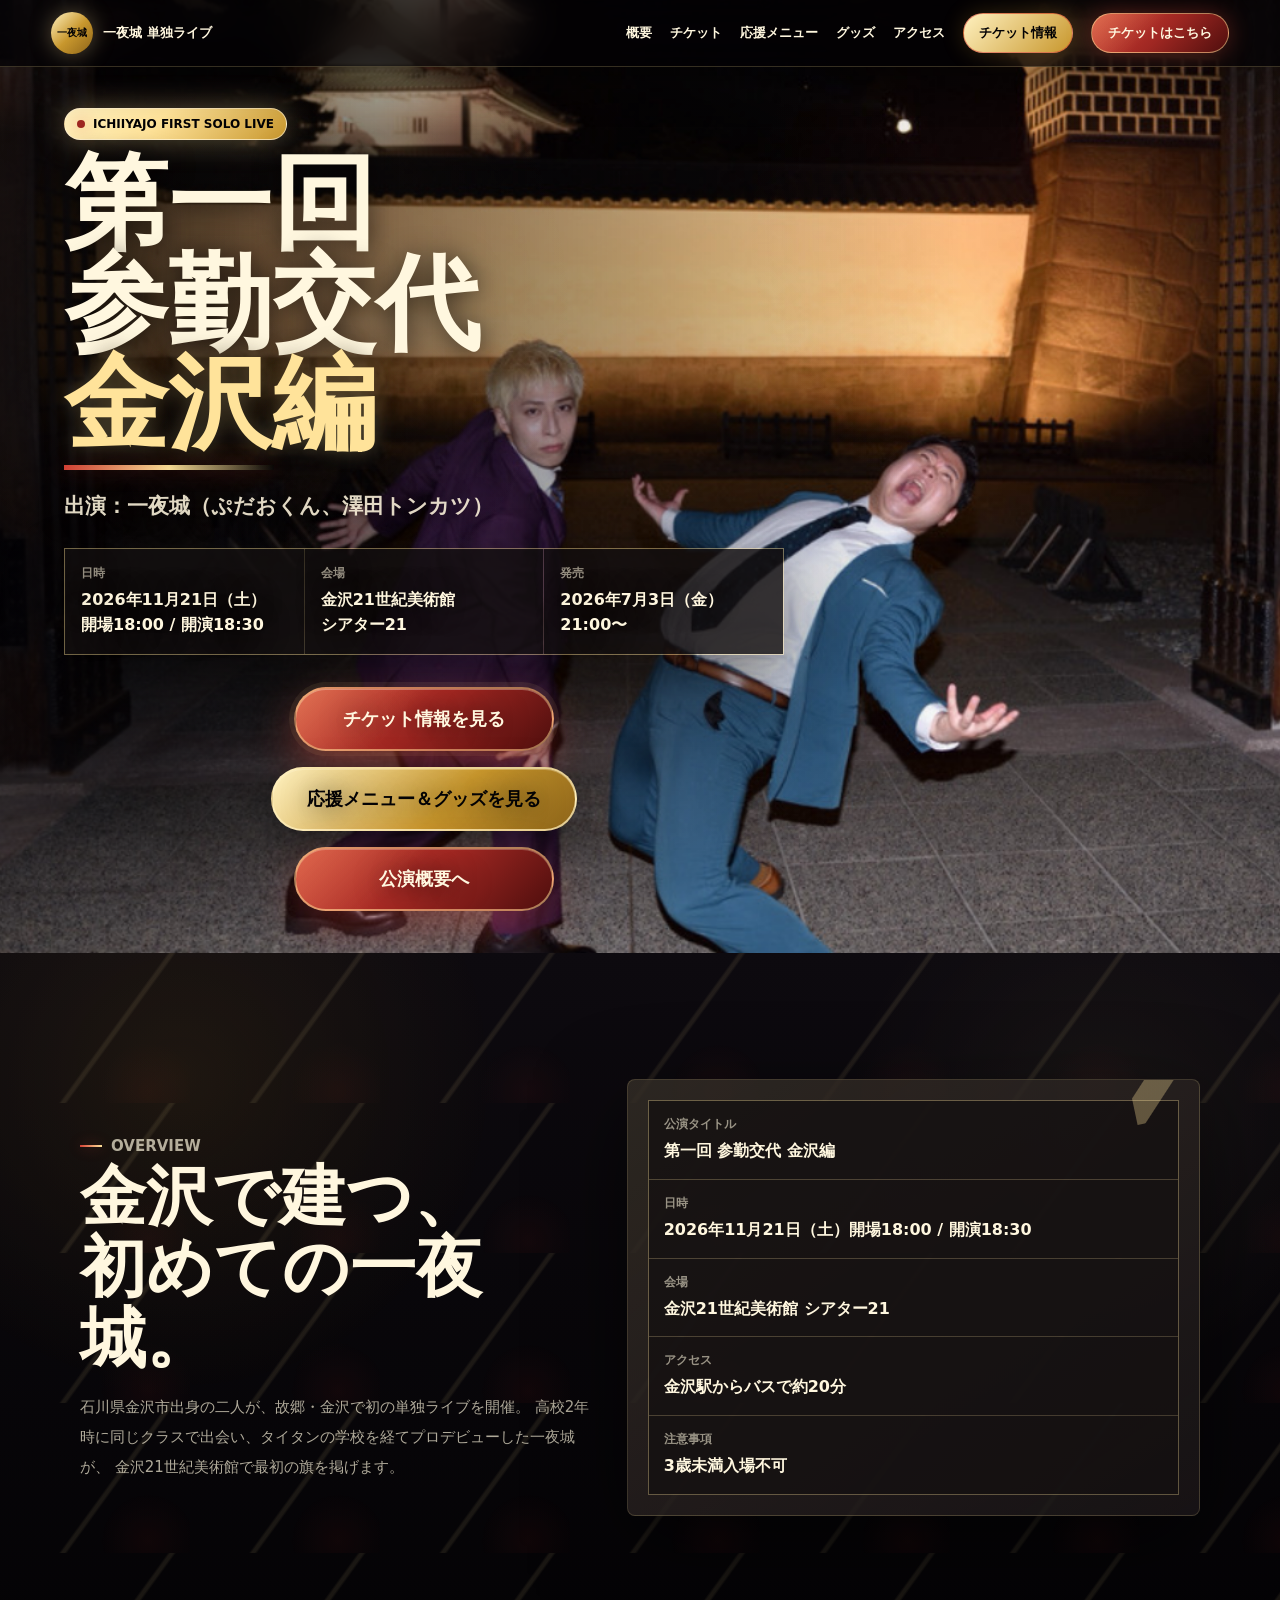
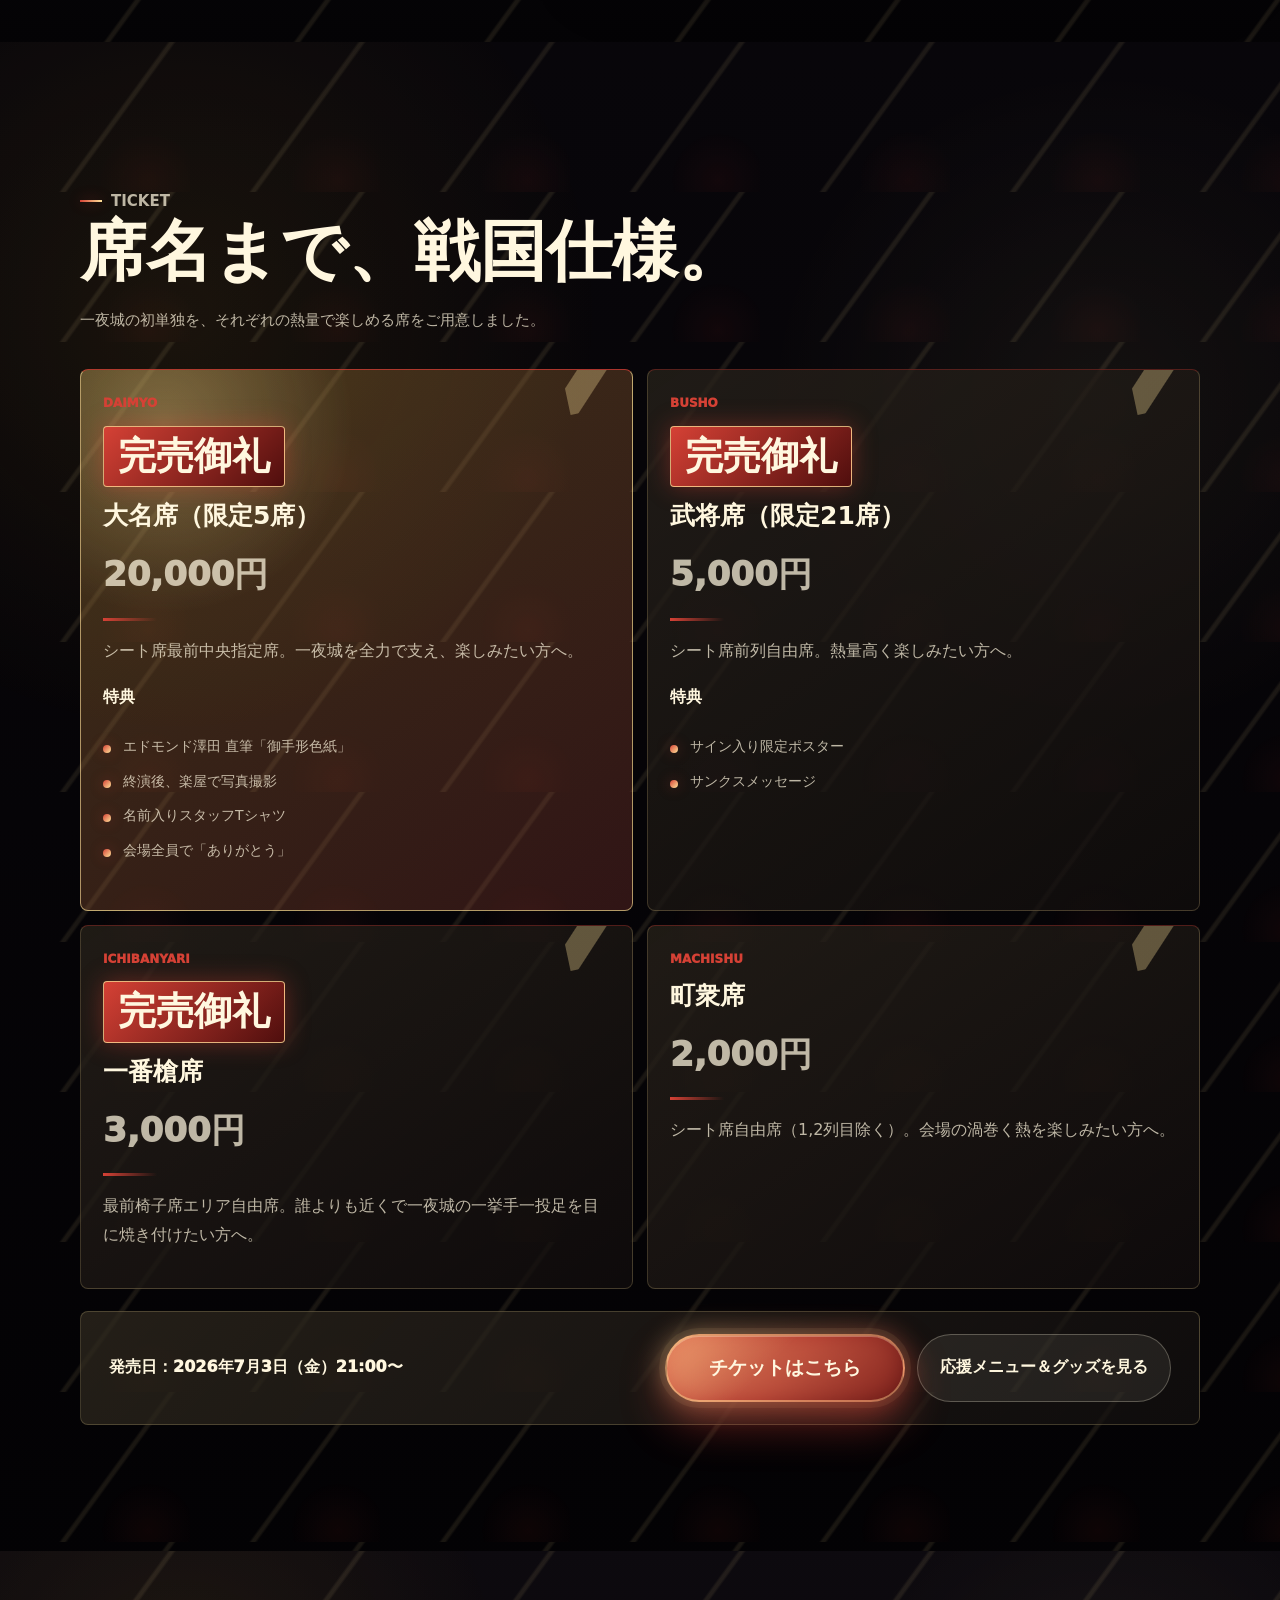
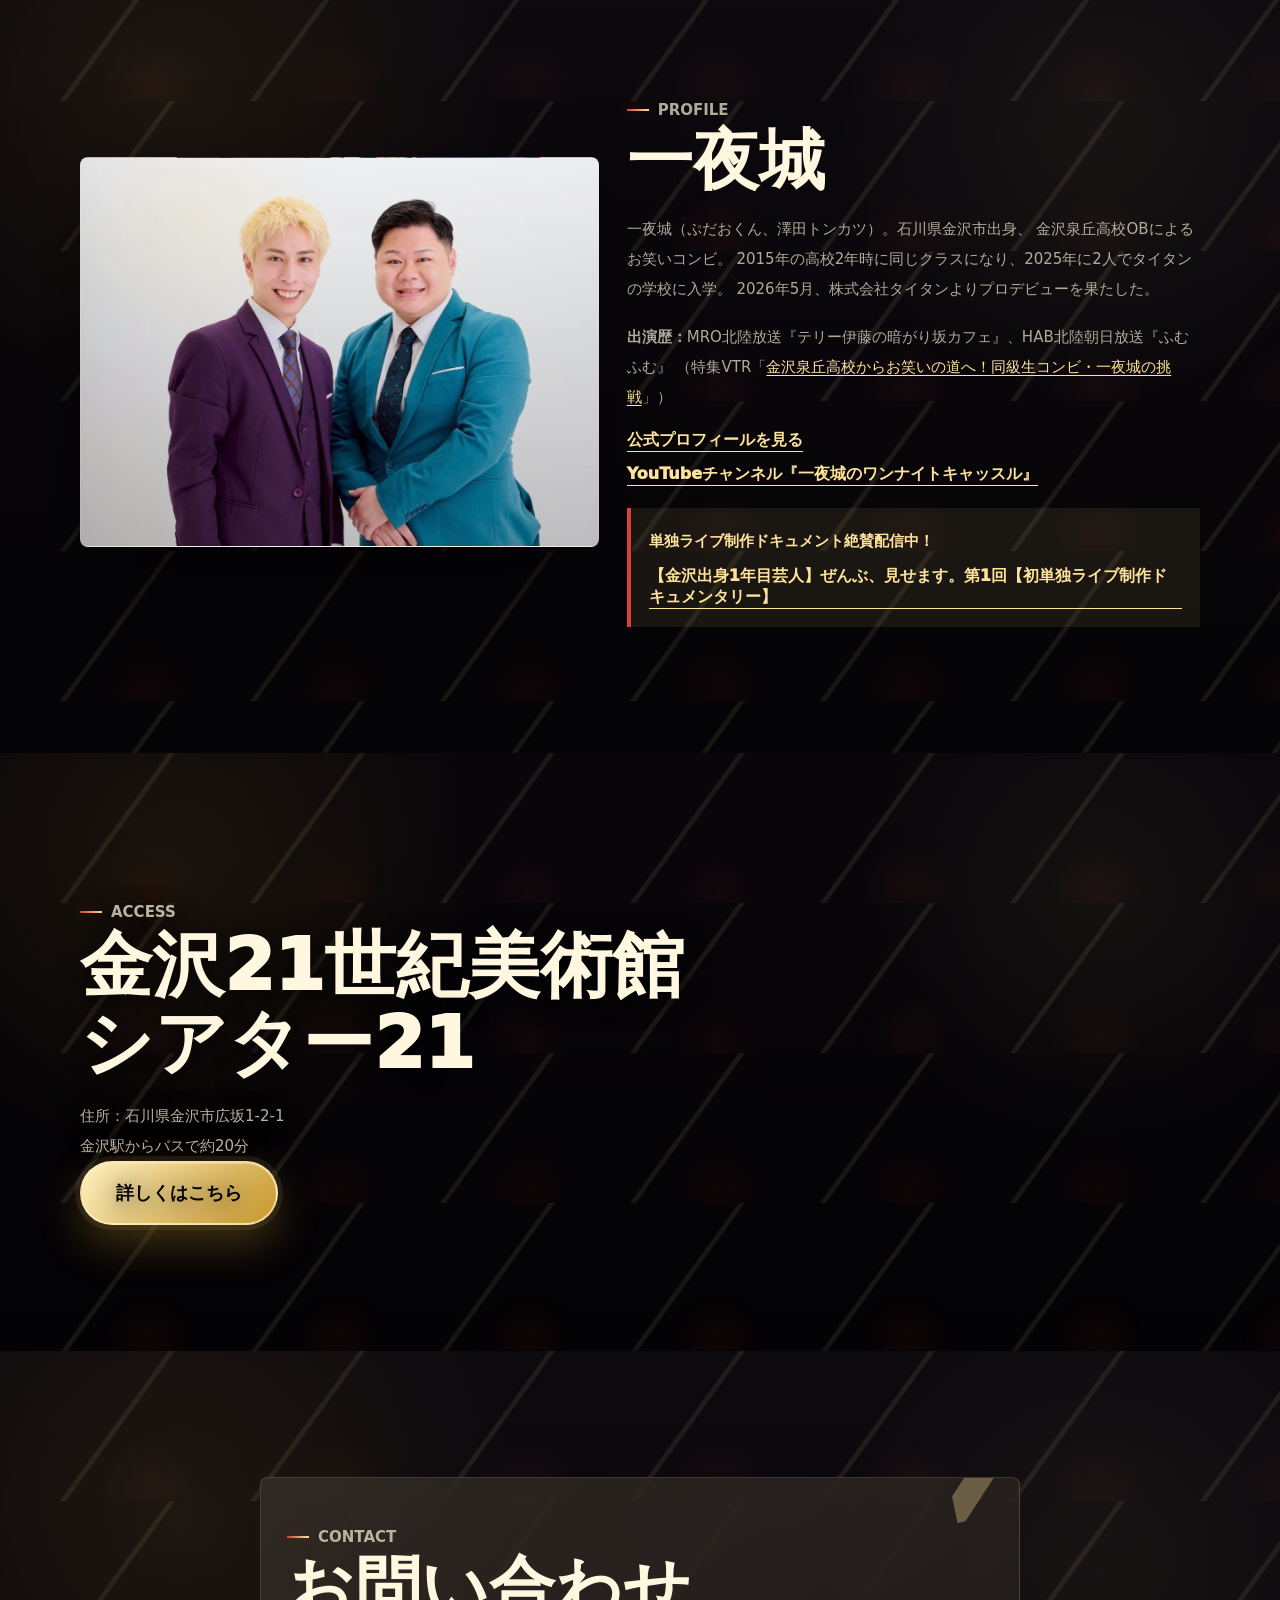
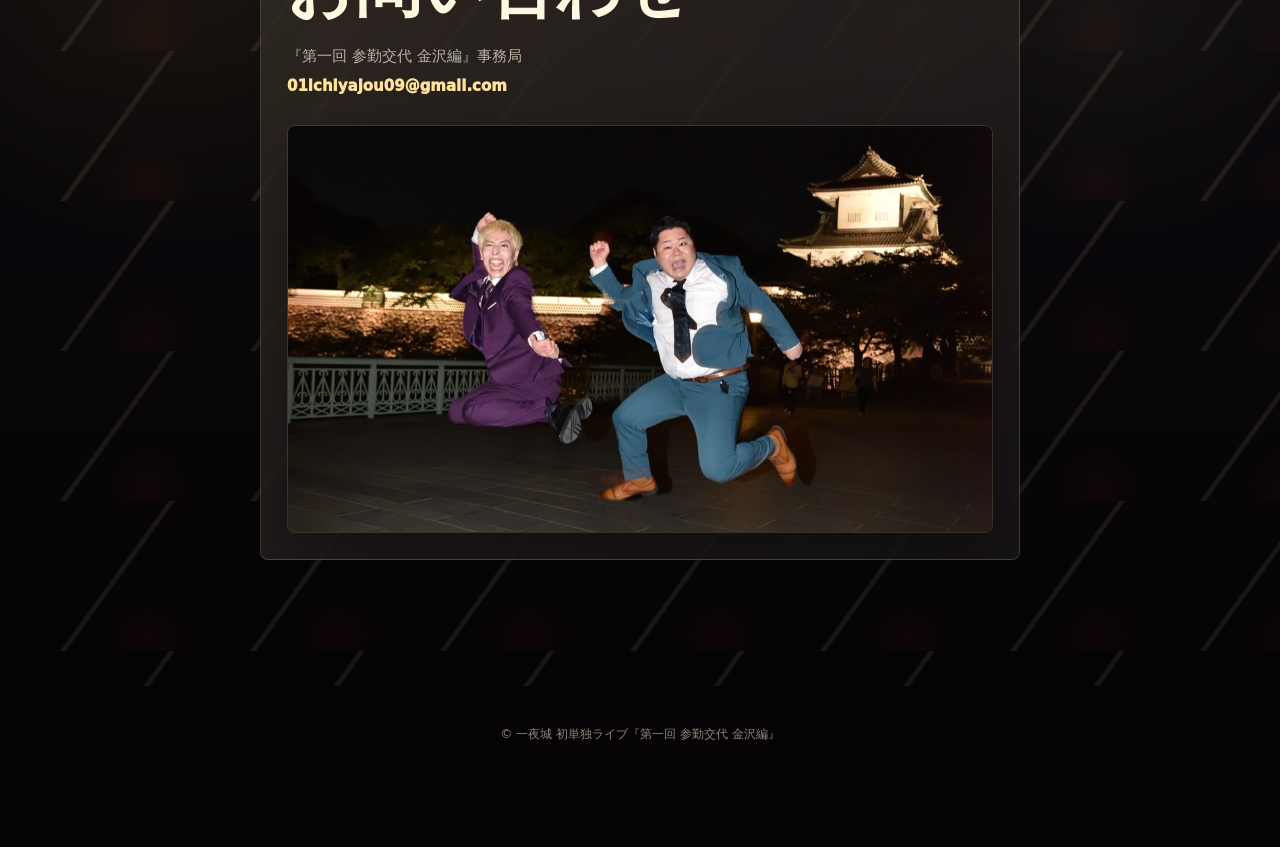
==== commit 2d3f999d: "Add files via upload" ====
--- a/index.html
+++ b/index.html
@@ -129,7 +129,7 @@
           <div class="ticket-grid">
             <article class="ticket-card ticket-card-premium reveal">
               <span class="ticket-label">DAIMYO</span>
-              <p class="attention-badge">売切御免</p>
+              <p class="attention-badge">完売御礼</p>
               <h3>大名席（限定5席）</h3>
               <p class="ticket-price">20,000円</p>
               <p>シート席最前中央指定席。一夜城を全力で支え、楽しみたい方へ。</p>
@@ -143,7 +143,7 @@
             </article>
             <article class="ticket-card reveal">
               <span class="ticket-label">BUSHO</span>
-              <p class="attention-badge">残りわずか！</p>
+              <p class="attention-badge">完売御礼</p>
               <h3>武将席（限定21席）</h3>
               <p class="ticket-price">5,000円</p>
               <p>シート席前列自由席。熱量高く楽しみたい方へ。</p>
@@ -155,6 +155,7 @@
             </article>
             <article class="ticket-card reveal">
               <span class="ticket-label">ICHIBANYARI</span>
+              <p class="attention-badge">完売御礼</p>
               <h3>一番槍席</h3>
               <p class="ticket-price">3,000円</p>
               <p>最前椅子席エリア自由席。誰よりも近くで一夜城の一挙手一投足を目に焼き付けたい方へ。</p>
--- a/style.css
+++ b/style.css
@@ -534,7 +534,7 @@
   box-shadow: 0 0 24px rgba(213, 65, 53, 0.4);
   font-size: clamp(24px, 4vw, 38px);
   line-height: 1.1 !important;
-  transform: rotate(-1deg);
+  transform: none;
 }
 
 .benefit-heading {
